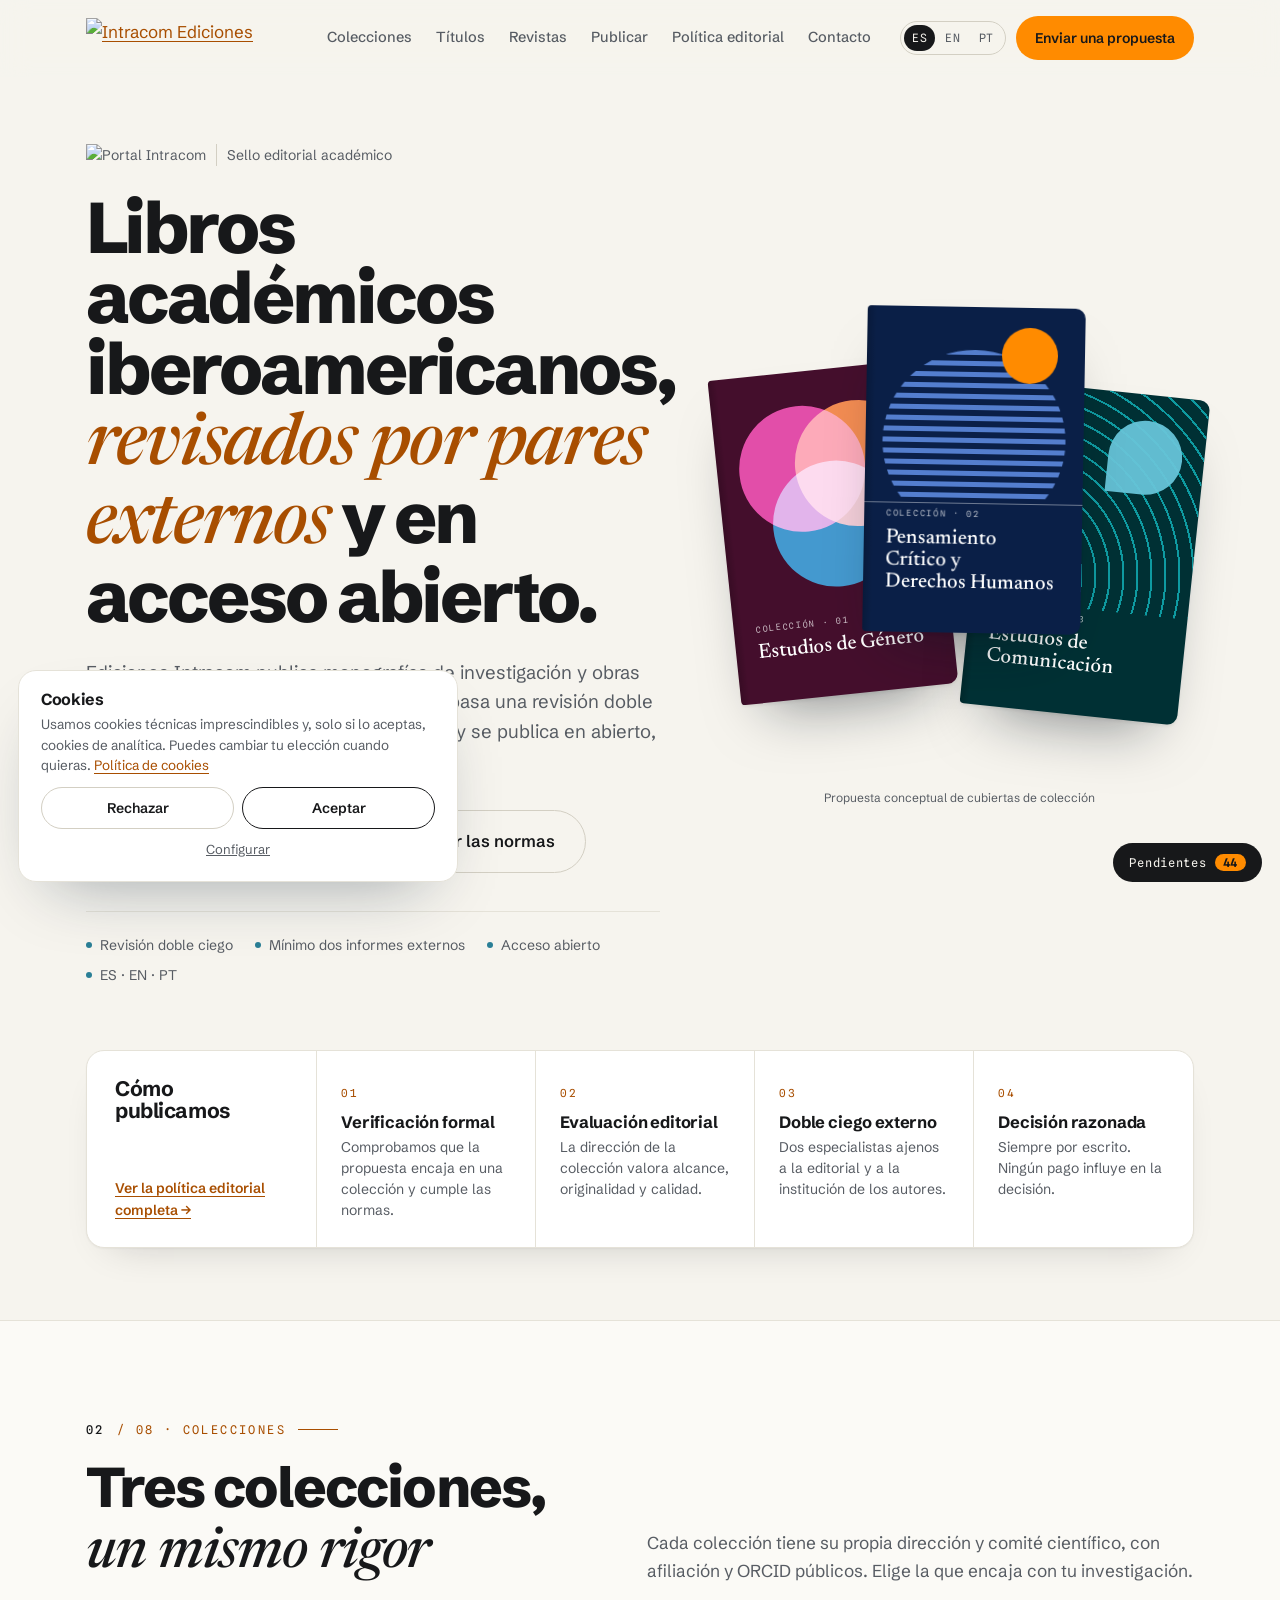
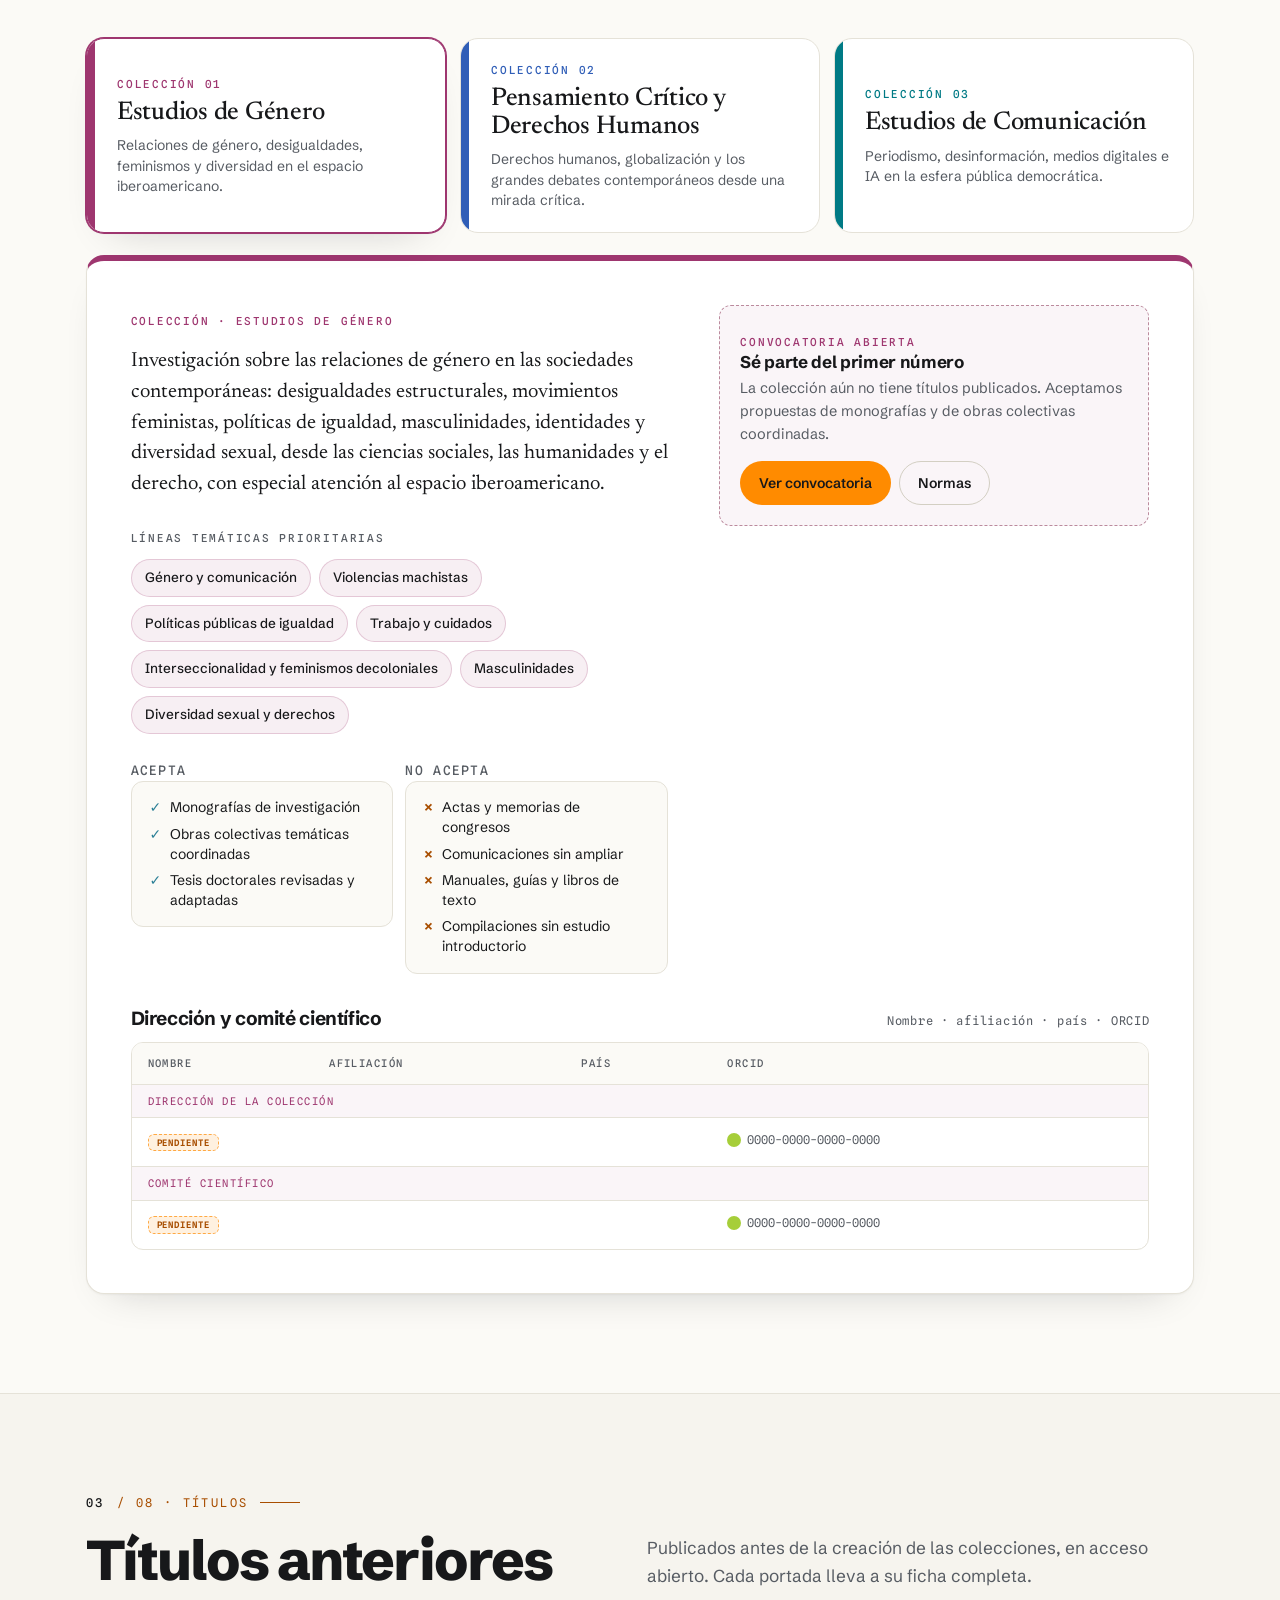
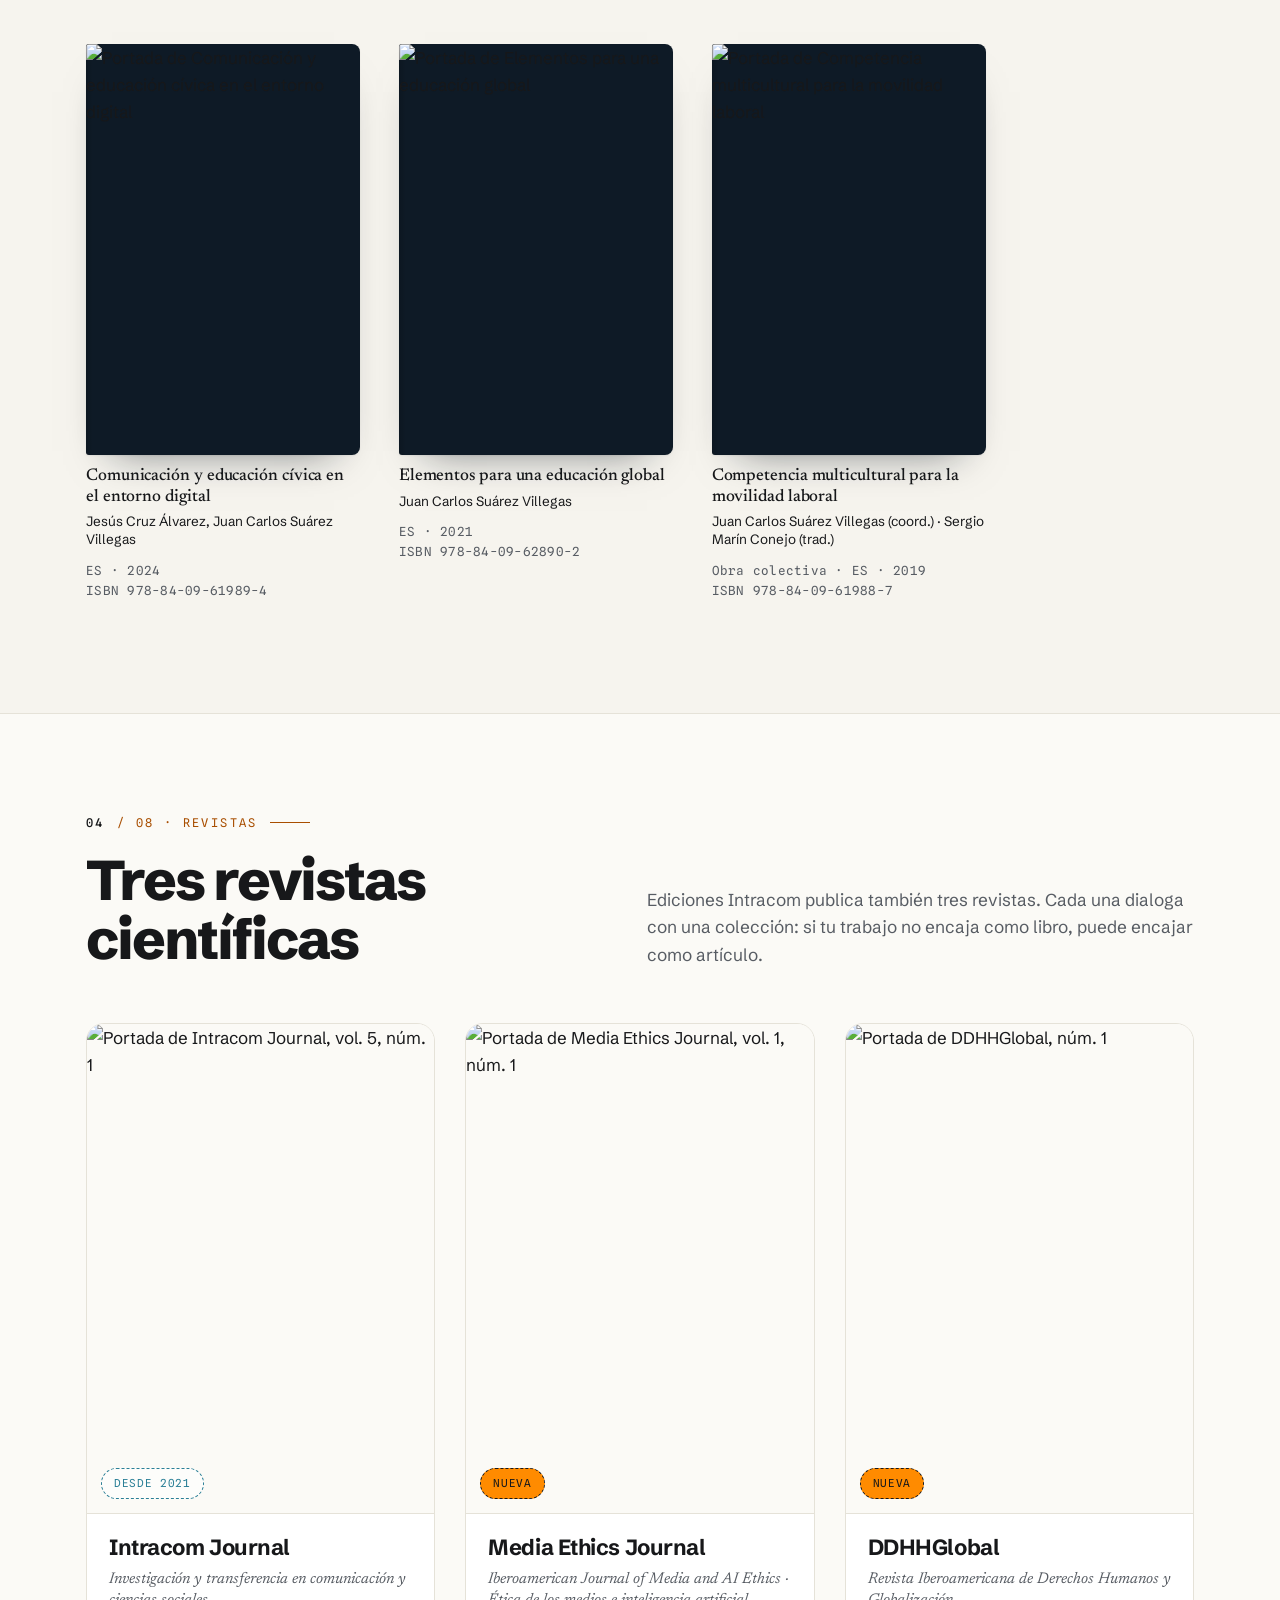
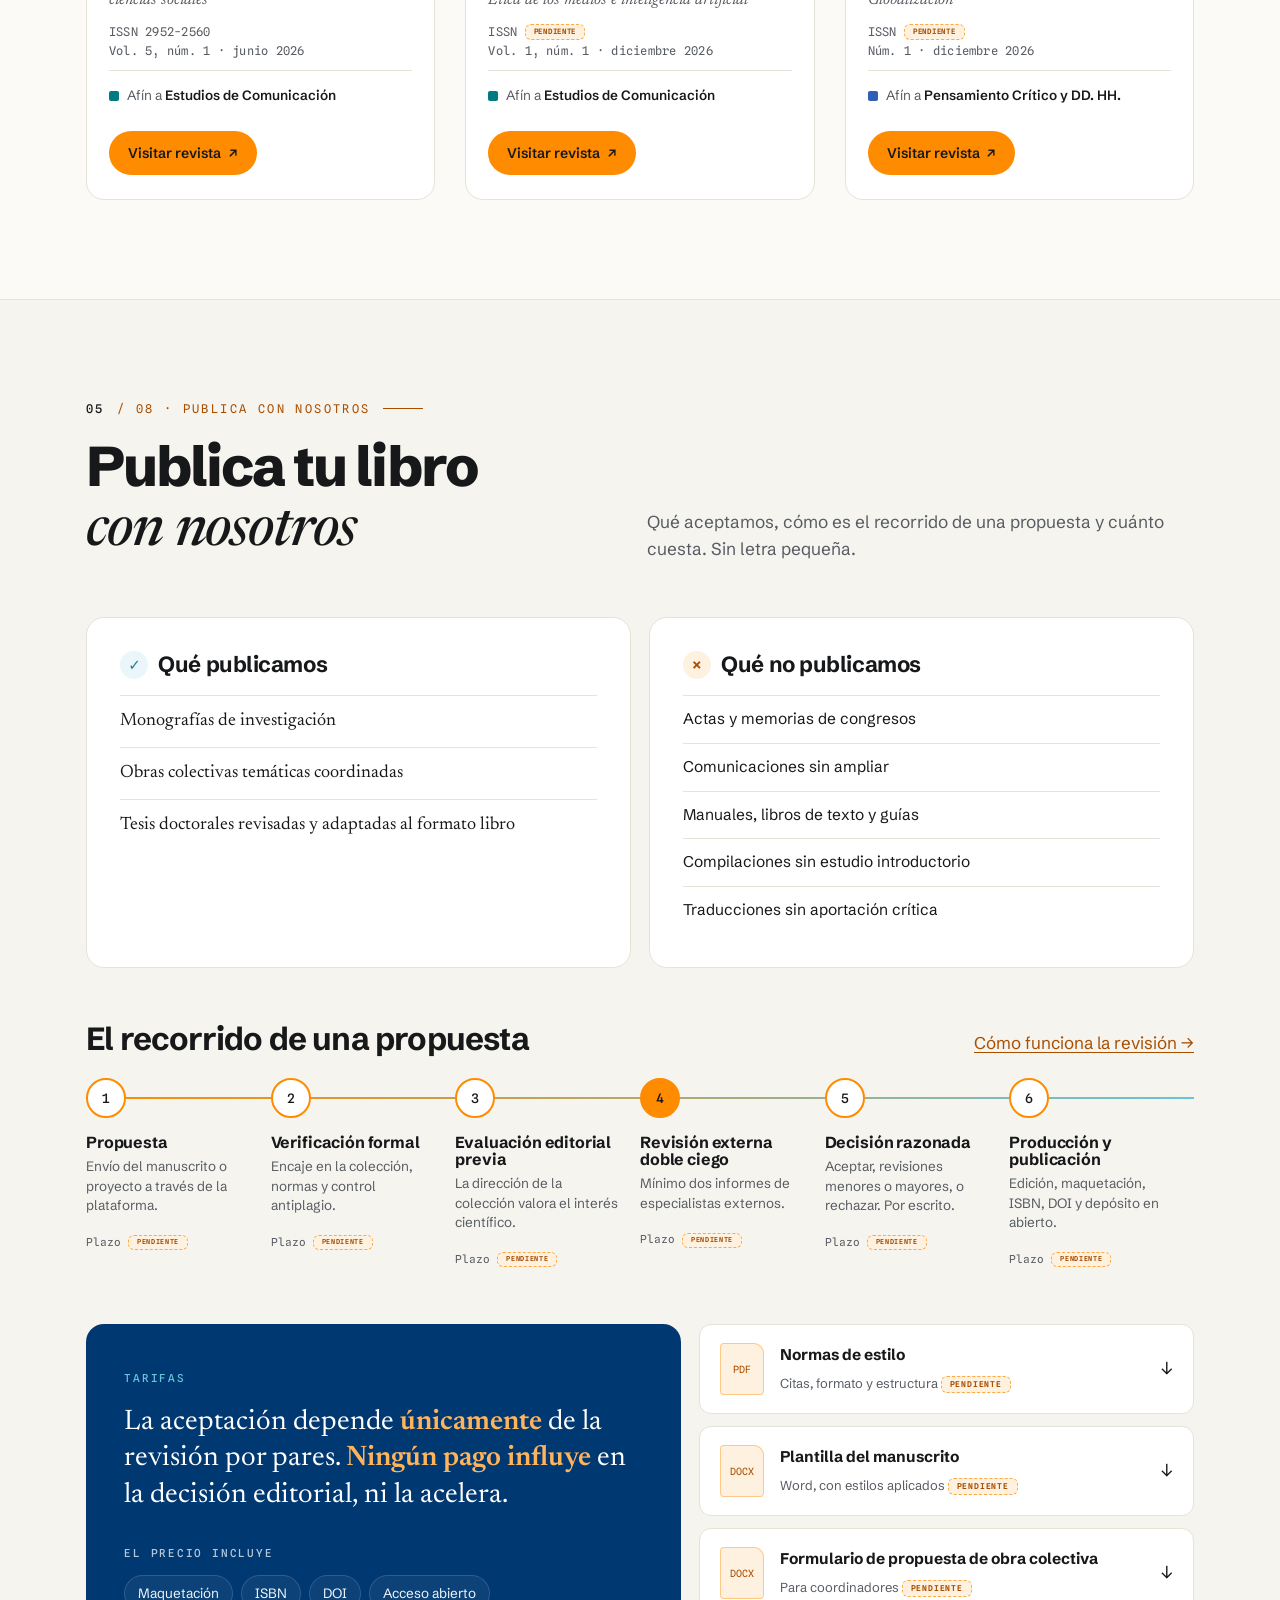
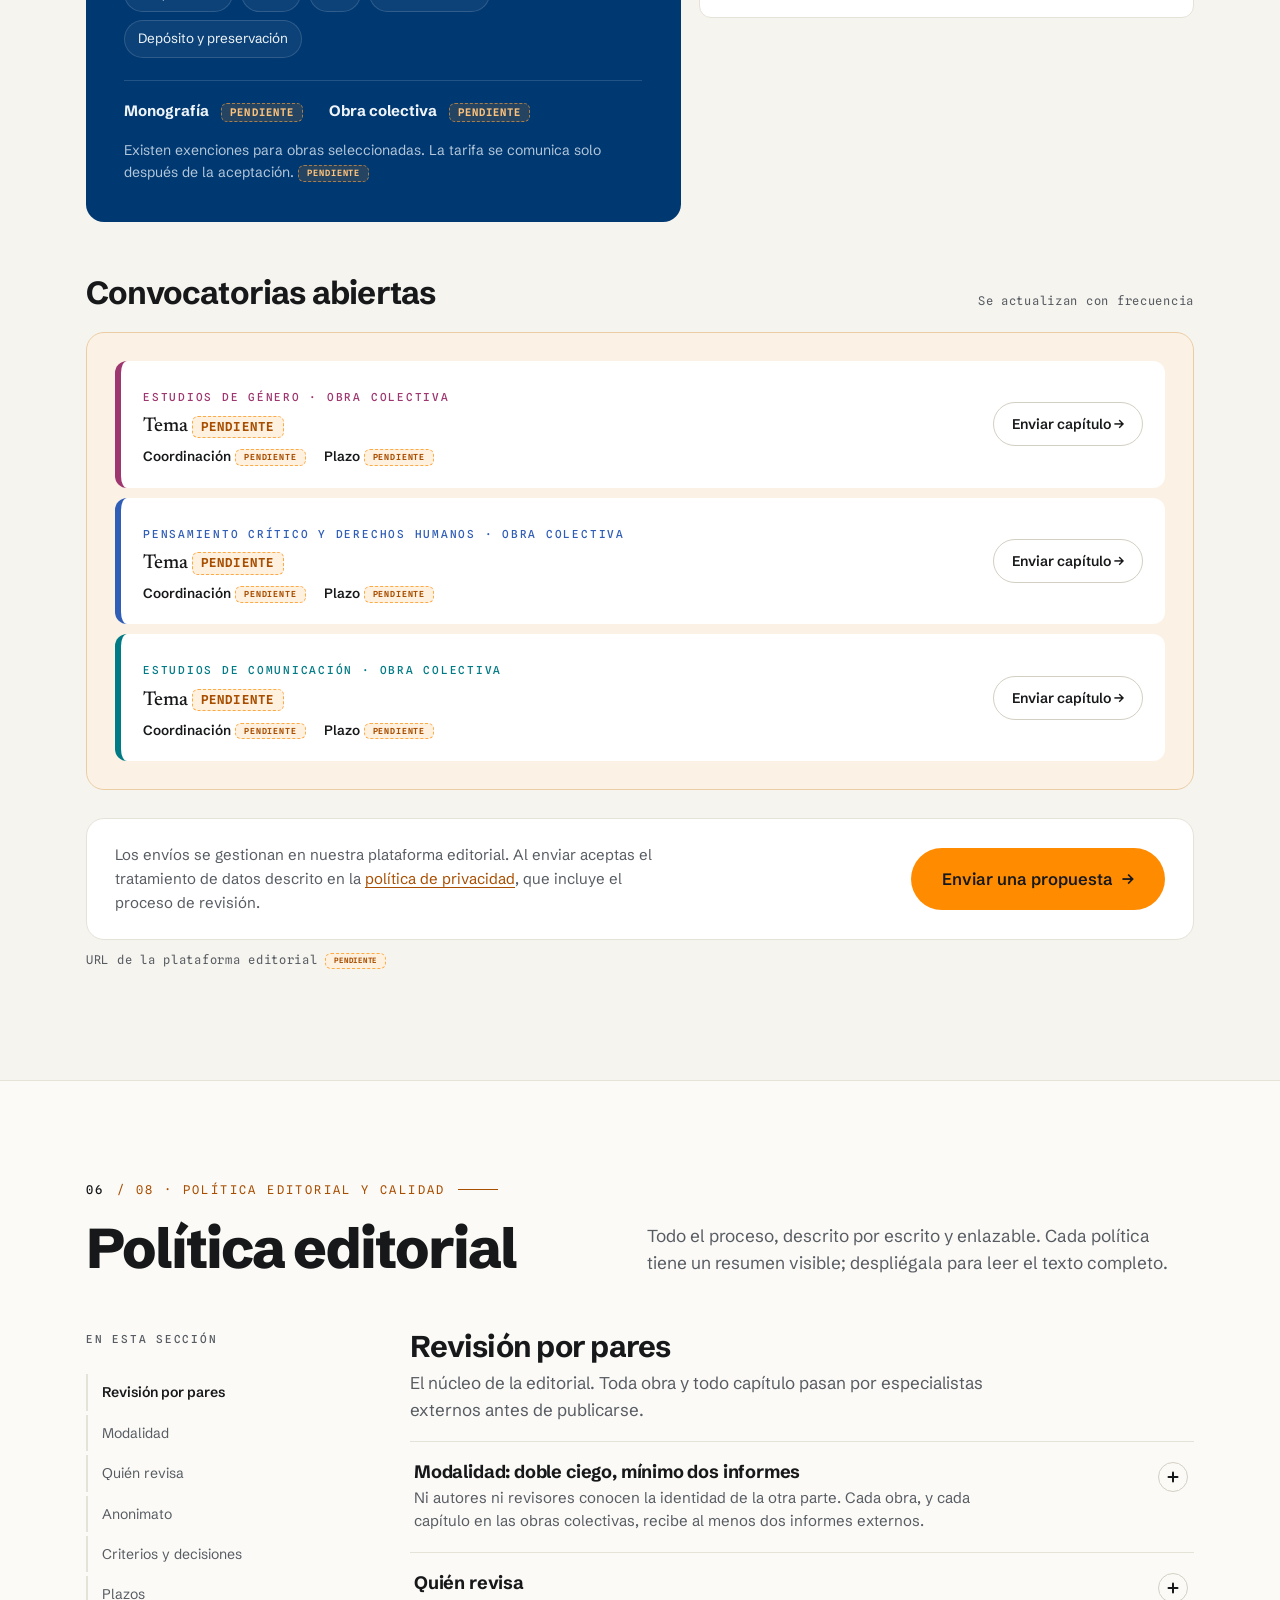
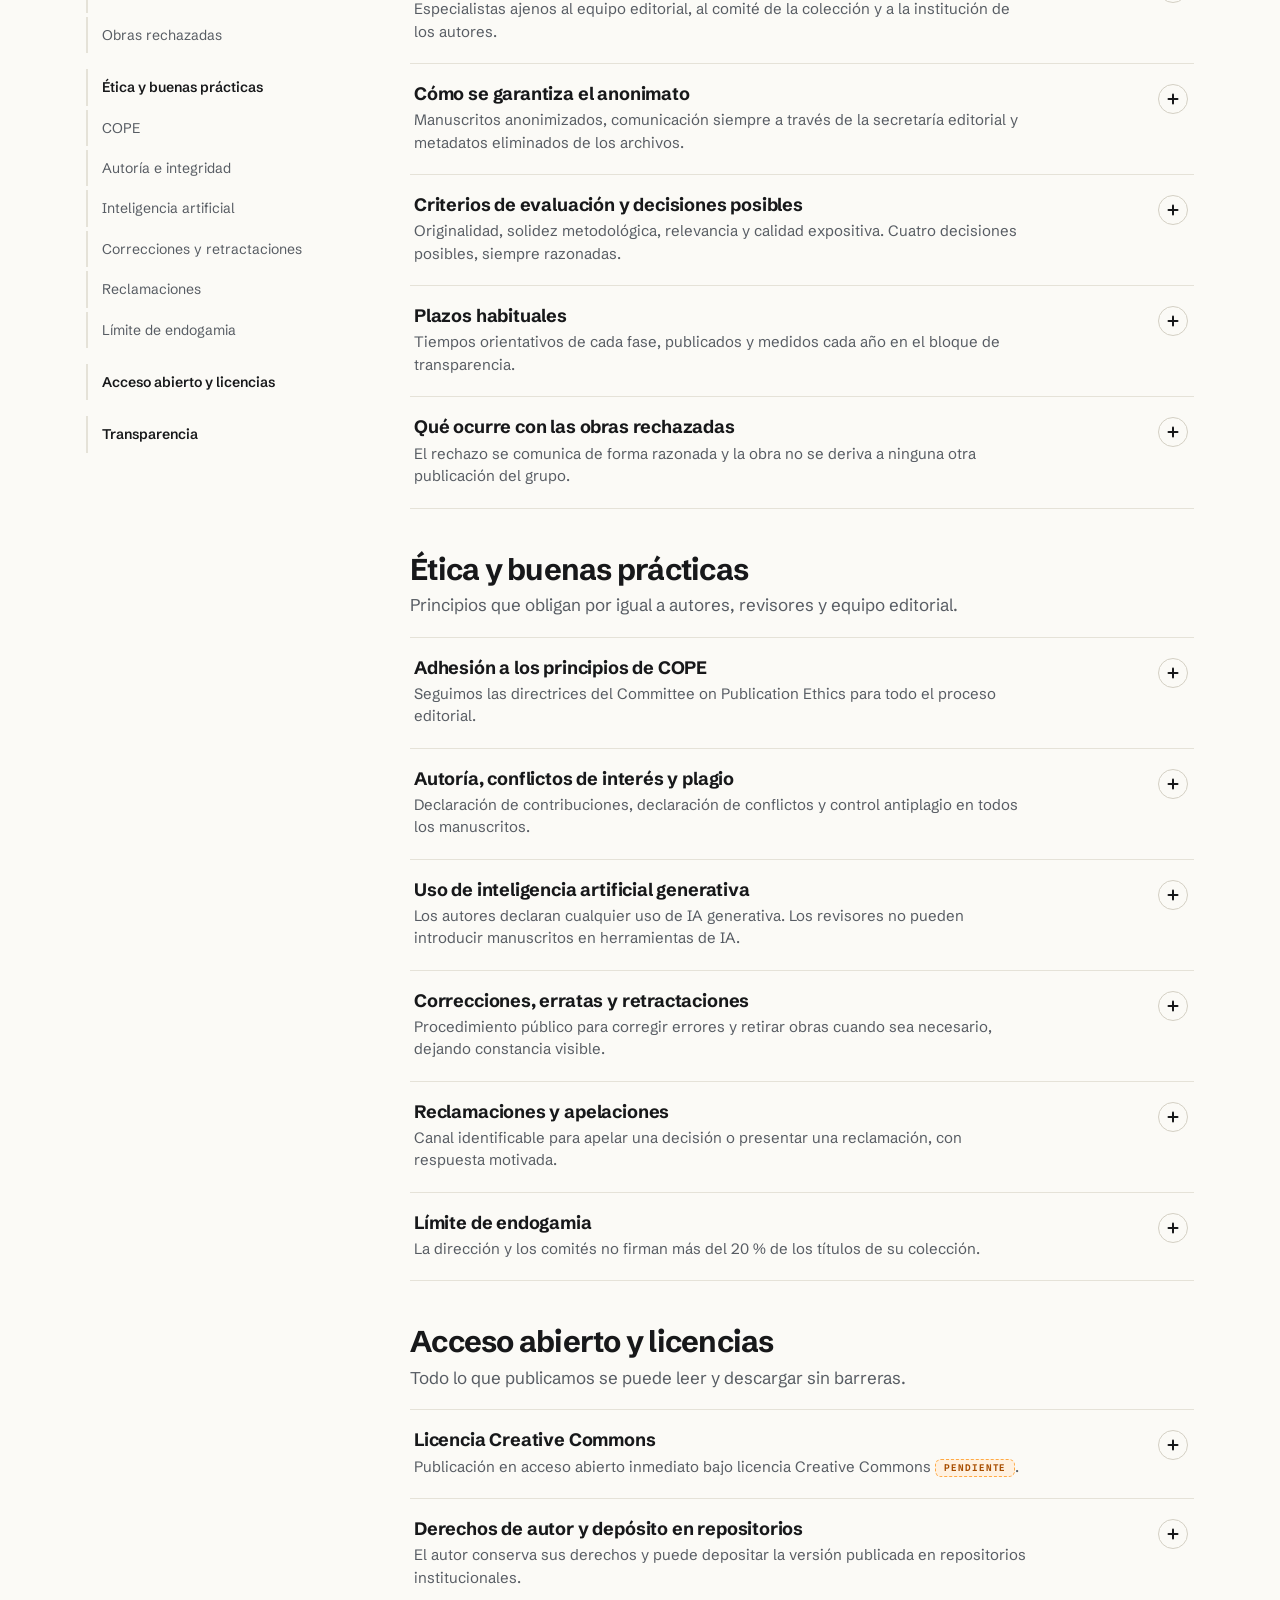
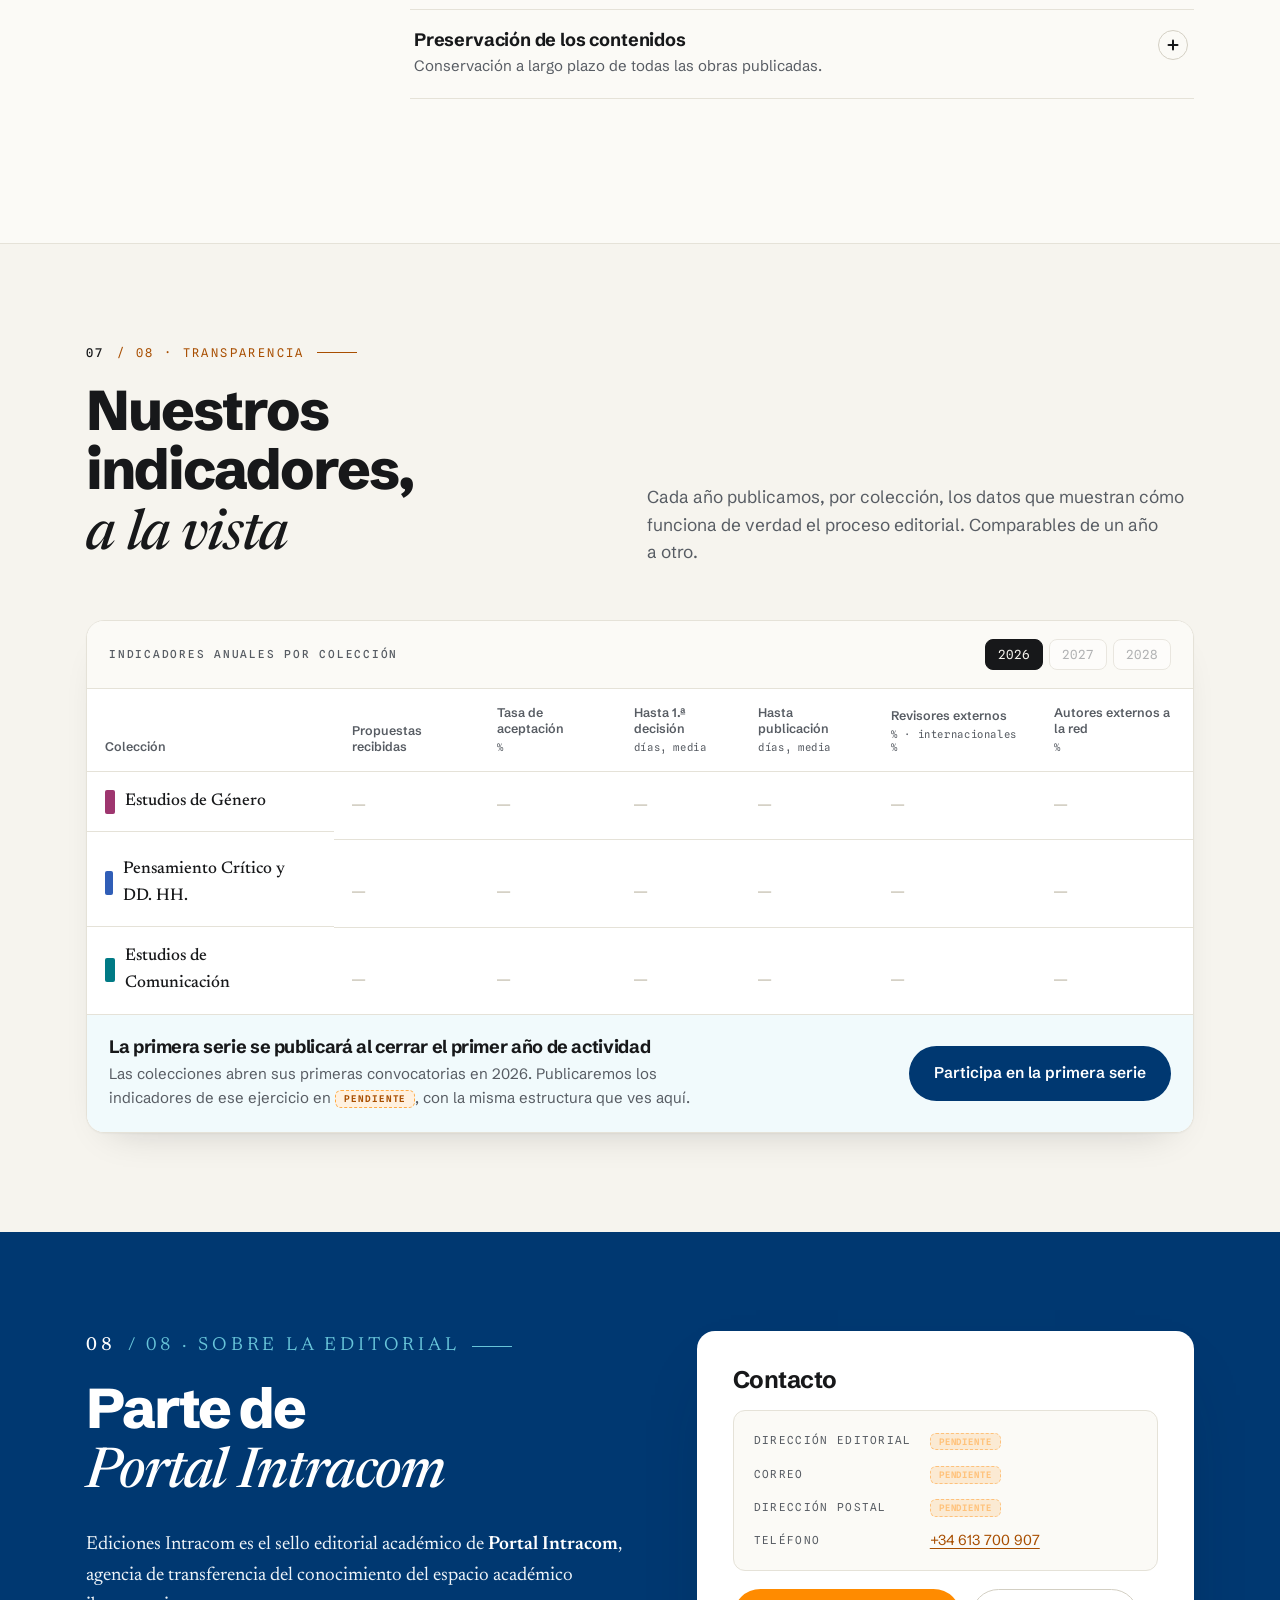
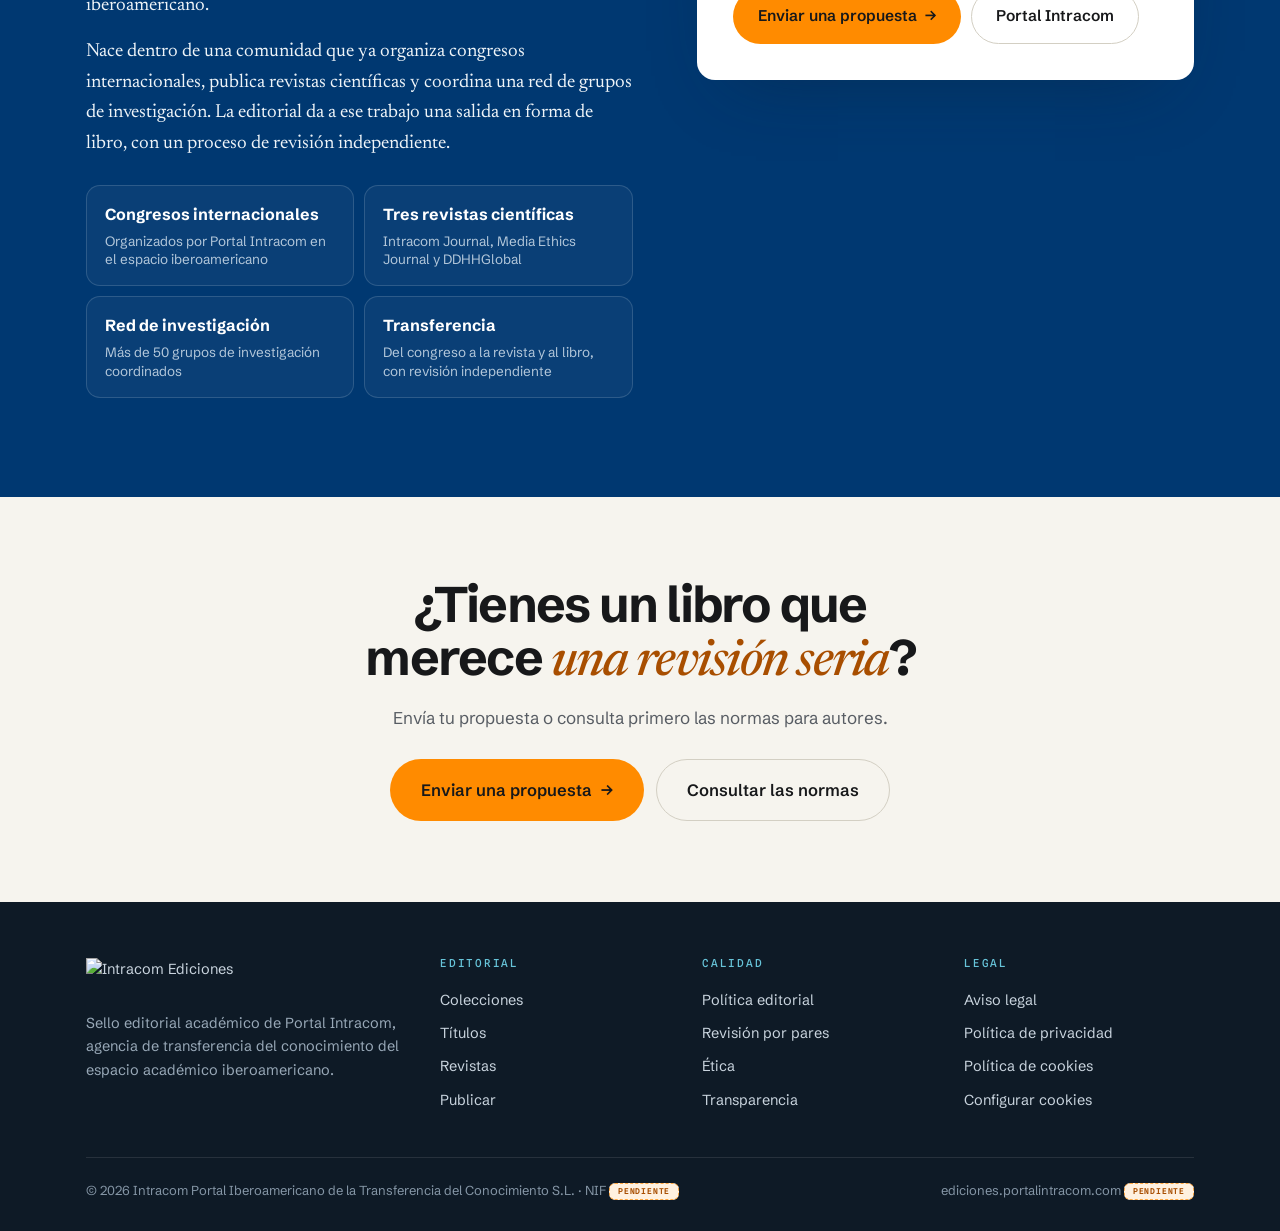
==== index.html @ c2e224a6 "Add files via upload" ====
<!DOCTYPE html>
<html lang="es">
<head>
<meta charset="UTF-8">
<meta name="viewport" content="width=device-width, initial-scale=1">
<title>Ediciones Intracom · Editorial académica iberoamericana en acceso abierto</title>
<meta name="description" content="Ediciones Intracom, sello editorial académico de Portal Intracom. Monografías y obras colectivas con revisión por pares externa doble ciego y acceso abierto.">
<link rel="preconnect" href="https://fonts.googleapis.com">
<link rel="preconnect" href="https://fonts.gstatic.com" crossorigin>
<link href="https://fonts.googleapis.com/css2?family=Schibsted+Grotesk:wght@400;500;600;700;800&family=Newsreader:ital,opsz,wght@0,6..72,400;0,6..72,500;0,6..72,600;1,6..72,400;1,6..72,500&family=Spline+Sans+Mono:wght@400;500;600&display=swap" rel="stylesheet">
<link rel="stylesheet" href="ediciones.css">
</head>
<body>
<header class="nav" id="nav">
<div class="container nav-inner">
<a class="brand" href="#inicio" aria-label="Ediciones Intracom — inicio"><img src="assets/logo-ediciones.svg" alt="Intracom Ediciones"></a>
<span class="where" id="where" aria-hidden="true"></span>
<nav class="nav-links" id="navLinks" aria-label="Secciones">
<a href="#colecciones">Colecciones</a>
<a href="#catalogo">Títulos</a>
<a href="#revistas">Revistas</a>
<a href="#publicar">Publicar</a>
<a href="#politica-editorial">Política editorial</a>
<a href="#contacto">Contacto</a>
</nav>
<div class="nav-tools">
<div class="lang" role="group" aria-label="Idioma"><button aria-pressed="true">ES</button><button aria-pressed="false">EN</button><button aria-pressed="false" title="Portugués — previsto">PT</button></div>
<a href="#publicar" class="btn btn-primary btn-sm">Enviar una propuesta</a>
<button class="nav-toggle" id="navToggle" aria-label="Abrir menú" aria-expanded="false" aria-controls="navLinks"><svg width="26" height="26" viewBox="0 0 24 24" fill="none" stroke="currentColor" stroke-width="2"><path d="M3 6h18M3 12h18M3 18h18"></path></svg></button>
</div>
</div>
<div class="progress" id="progress"></div>
</header>
<main>
<!-- 01 · APERTURA -->
<section class="section hero" id="inicio" data-screen-label="01 Apertura" data-name="Inicio">
<div class="container">
<div class="hero-grid">
<div>
<div class="hero-kicker"><img src="assets/intracom-horizontal.png" alt="Portal Intracom"><span>Sello editorial académico</span></div>
<h1 class="hero-title">Libros académicos iberoamericanos, <em>revisados por pares externos</em> y en acceso abierto.</h1>
<p class="hero-sub">Ediciones Intracom publica monografías de investigación y obras colectivas en tres colecciones. Cada obra pasa una revisión doble ciego con al menos dos informes externos y se publica en abierto, con ISBN y DOI.</p>
<div class="hero-actions"><a href="#publicar" class="btn btn-primary btn-lg">Enviar una propuesta <span class="arr">→</span></a><a href="#normas" class="btn btn-ghost btn-lg">Consultar las normas</a></div>
<div class="hero-facts"><span>Revisión doble ciego</span><span>Mínimo dos informes externos</span><span>Acceso abierto</span><span>ES · EN · PT</span></div>
</div>
<div class="shelf" aria-label="Las tres colecciones">
<div class="cover cv-gen"><div class="cv-art" aria-hidden="true"><i></i><i></i><i></i></div><div class="cv-txt"><span class="cv-col">Colección · 01</span><span class="cv-name">Estudios de Género</span></div><div class="cv-foot"><img src="assets/logo-ediciones-white.svg" alt=""></div></div>
<div class="cover cv-ddhh"><div class="cv-art" aria-hidden="true"><i></i><i></i><i></i></div><div class="cv-txt"><span class="cv-col">Colección · 02</span><span class="cv-name">Pensamiento Crítico y Derechos Humanos</span></div><div class="cv-foot"><img src="assets/logo-ediciones-white.svg" alt=""></div></div>
<div class="cover cv-com"><div class="cv-art" aria-hidden="true"><i></i><i></i><i></i></div><div class="cv-txt"><span class="cv-col">Colección · 03</span><span class="cv-name">Estudios de Comunicación</span></div><div class="cv-foot"><img src="assets/logo-ediciones-white.svg" alt=""></div></div>
<p class="shelf-note">Propuesta conceptual de cubiertas de colección</p>
</div>
</div>
<div class="how" aria-labelledby="how-t">
<div class="how-lab"><h2 id="how-t">Cómo publicamos</h2><a href="#politica-editorial">Ver la política editorial completa →</a></div>
<div class="how-step"><span class="n">01</span><h3>Verificación formal</h3><p>Comprobamos que la propuesta encaja en una colección y cumple las normas.</p></div>
<div class="how-step"><span class="n">02</span><h3>Evaluación editorial</h3><p>La dirección de la colección valora alcance, originalidad y calidad.</p></div>
<div class="how-step"><span class="n">03</span><h3>Doble ciego externo</h3><p>Dos especialistas ajenos a la editorial y a la institución de los autores.</p></div>
<div class="how-step"><span class="n">04</span><h3>Decisión razonada</h3><p>Siempre por escrito. Ningún pago influye en la decisión.</p></div>
</div>
</div>
</section>
<!-- 02 · COLECCIONES -->
<section class="section alt" id="colecciones" data-screen-label="02 Colecciones" data-name="Colecciones">
<div class="container">
<div class="sec-head">
<div><p class="sec-no"><b>02</b> / 08 · Colecciones</p><h2 class="h-title">Tres colecciones, <em>un mismo rigor</em></h2></div>
<p class="lead">Cada colección tiene su propia dirección y comité científico, con afiliación y ORCID públicos. Elige la que encaja con tu investigación.</p>
</div>
<div class="col-tabs" role="tablist" id="colTabs"></div>
<div id="colPanels"></div>
</div>
</section>
<!-- 03 · CATÁLOGO -->
<section class="section" id="catalogo" data-screen-label="03 Títulos" data-name="Títulos">
<div class="container">
<div class="sec-head">
<div><p class="sec-no"><b>03</b> / 08 · Títulos</p><h2 class="h-title">Títulos anteriores</h2></div>
<p class="lead">Publicados antes de la creación de las colecciones, en acceso abierto. Cada portada lleva a su ficha completa.</p>
</div>
<div id="catalogOut"></div>
</div>
</section>
<!-- 04 · REVISTAS -->
<section class="section alt" id="revistas" data-screen-label="04 Revistas" data-name="Revistas">
<div class="container">
<div class="sec-head">
<div><p class="sec-no"><b>04</b> / 08 · Revistas</p><h2 class="h-title">Tres revistas científicas</h2></div>
<p class="lead">Ediciones Intracom publica también tres revistas. Cada una dialoga con una colección: si tu trabajo no encaja como libro, puede encajar como artículo.</p>
</div>
<div class="journals">
<a class="journal" href="https://intracom.es/" target="_blank" rel="noopener" style="--cc:var(--c-com)"><div class="j-cover"><span class="j-badge">Desde 2021</span><img src="assets/revista-intracom-journal.jpg" alt="Portada de Intracom Journal, vol. 5, núm. 1"></div><div class="j-body"><h3>Intracom Journal</h3><p class="j-sub">Investigación y transferencia en comunicación y ciencias sociales</p><p class="j-data">ISSN 2952-2560<br>Vol. 5, núm. 1 · junio 2026</p><div class="j-link"><span class="aff"><i></i><span>Afín a <b>Estudios de Comunicación</b></span></span></div><span class="btn btn-primary btn-sm j-btn">Visitar revista <span class="arr">↗</span></span></div></a>
<a class="journal" href="https://mediaethics-journal.portalintracom.com/" target="_blank" rel="noopener" style="--cc:var(--c-com)"><div class="j-cover"><span class="j-badge new">Nueva</span><img src="assets/revista-media-ethics.png" alt="Portada de Media Ethics Journal, vol. 1, núm. 1"></div><div class="j-body"><h3>Media Ethics Journal</h3><p class="j-sub">Iberoamerican Journal of Media and AI Ethics · Ética de los medios e inteligencia artificial</p><p class="j-data">ISSN <span class="pend" data-pend="ISSN de Media Ethics Journal"></span><br>Vol. 1, núm. 1 · diciembre 2026</p><div class="j-link"><span class="aff"><i></i><span>Afín a <b>Estudios de Comunicación</b></span></span></div><span class="btn btn-primary btn-sm j-btn">Visitar revista <span class="arr">↗</span></span></div></a>
<a class="journal" href="https://ddhhglobal-journal.portalintracom.com/" target="_blank" rel="noopener" style="--cc:var(--c-ddhh)"><div class="j-cover"><span class="j-badge new">Nueva</span><img src="assets/revista-ddhhglobal.jpg" alt="Portada de DDHHGlobal, núm. 1"></div><div class="j-body"><h3>DDHHGlobal</h3><p class="j-sub">Revista Iberoamericana de Derechos Humanos y Globalización</p><p class="j-data">ISSN <span class="pend" data-pend="ISSN de DDHHGlobal"></span><br>Núm. 1 · diciembre 2026</p><div class="j-link"><span class="aff"><i></i><span>Afín a <b>Pensamiento Crítico y DD. HH.</b></span></span></div><span class="btn btn-primary btn-sm j-btn">Visitar revista <span class="arr">↗</span></span></div></a>
</div>
</div>
</section>
<!-- 05 · PUBLICAR -->
<section class="section" id="publicar" data-screen-label="05 Publicar" data-name="Publicar">
<div class="container">
<div class="sec-head">
<div><p class="sec-no"><b>05</b> / 08 · Publica con nosotros</p><h2 class="h-title">Publica tu libro <em>con nosotros</em></h2></div>
<p class="lead">Qué aceptamos, cómo es el recorrido de una propuesta y cuánto cuesta. Sin letra pequeña.</p>
</div>
<div class="pub-yesno">
<div class="pub-card y"><h3><i>✓</i>Qué publicamos</h3><ul><li>Monografías de investigación</li><li>Obras colectivas temáticas coordinadas</li><li>Tesis doctorales revisadas y adaptadas al formato libro</li></ul></div>
<div class="pub-card n"><h3><i>×</i>Qué no publicamos</h3><ul><li>Actas y memorias de congresos</li><li>Comunicaciones sin ampliar</li><li>Manuales, libros de texto y guías</li><li>Compilaciones sin estudio introductorio</li><li>Traducciones sin aportación crítica</li></ul></div>
</div>
<div class="steps" id="proceso">
<div class="steps-head"><h3>El recorrido de una propuesta</h3><a href="#revision-por-pares">Cómo funciona la revisión →</a></div>
<ol class="step-rail" style="list-style:none;margin:0;padding:0">
<li class="step"><span class="dot">1</span><h4>Propuesta</h4><p>Envío del manuscrito o proyecto a través de la plataforma.</p><span class="t">Plazo <span class="pend" data-pend="Plazo orientativo · paso 1 Propuesta"></span></span></li>
<li class="step"><span class="dot">2</span><h4>Verificación formal</h4><p>Encaje en la colección, normas y control antiplagio.</p><span class="t">Plazo <span class="pend" data-pend="Plazo orientativo · paso 2 Verificación formal"></span></span></li>
<li class="step"><span class="dot">3</span><h4>Evaluación editorial previa</h4><p>La dirección de la colección valora el interés científico.</p><span class="t">Plazo <span class="pend" data-pend="Plazo orientativo · paso 3 Evaluación editorial"></span></span></li>
<li class="step"><span class="dot">4</span><h4>Revisión externa doble ciego</h4><p>Mínimo dos informes de especialistas externos.</p><span class="t">Plazo <span class="pend" data-pend="Plazo orientativo · paso 4 Revisión externa"></span></span></li>
<li class="step"><span class="dot">5</span><h4>Decisión razonada</h4><p>Aceptar, revisiones menores o mayores, o rechazar. Por escrito.</p><span class="t">Plazo <span class="pend" data-pend="Plazo orientativo · paso 5 Decisión"></span></span></li>
<li class="step"><span class="dot">6</span><h4>Producción y publicación</h4><p>Edición, maquetación, ISBN, DOI y depósito en abierto.</p><span class="t">Plazo <span class="pend" data-pend="Plazo orientativo · paso 6 Producción"></span></span></li>
</ol>
</div>
<div class="fees" id="tarifas">
<div class="fee-main on-navy">
<span class="lab">Tarifas</span>
<p class="fee-quote">La aceptación depende <b>únicamente</b> de la revisión por pares. <b>Ningún pago influye</b> en la decisión editorial, ni la acelera.</p>
<span class="lab" style="color:var(--navy-muted)">El precio incluye</span>
<div class="fee-inc"><span>Maquetación</span><span>ISBN</span><span>DOI</span><span>Acceso abierto</span><span>Depósito y preservación</span></div>
<div class="fee-row"><strong>Monografía</strong><span class="pend" data-pend="Tarifa · monografía"></span><strong style="margin-left:14px">Obra colectiva</strong><span class="pend" data-pend="Tarifa · obra colectiva"></span></div>
<p style="margin:16px 0 0;font-size:14px;color:var(--navy-muted)">Existen exenciones para obras seleccionadas. La tarifa se comunica solo después de la aceptación. <span class="pend" data-pend="Confirmar: tarifa comunicada tras la aceptación y criterios de exención"></span></p>
</div>
<div class="fee-side" id="normas">
<a class="dl" href="#"><span class="ic">PDF</span><span><b>Normas de estilo</b><small>Citas, formato y estructura <span class="pend" data-pend="Archivo · Normas de estilo (PDF)"></span></small></span><span class="go">↓</span></a>
<a class="dl" href="#"><span class="ic">DOCX</span><span><b>Plantilla del manuscrito</b><small>Word, con estilos aplicados <span class="pend" data-pend="Archivo · Plantilla del manuscrito (DOCX)"></span></small></span><span class="go">↓</span></a>
<a class="dl" href="#"><span class="ic">DOCX</span><span><b>Formulario de propuesta de obra colectiva</b><small>Para coordinadores <span class="pend" data-pend="Archivo · Formulario de propuesta de obra colectiva"></span></small></span><span class="go">↓</span></a>
</div>
</div>
<div class="calls" id="convocatorias">
<div class="steps-head"><h3>Convocatorias abiertas</h3><span class="mono" style="color:var(--muted)">Se actualizan con frecuencia</span></div>
<div class="calls-list" id="callsList"></div>
</div>
<div class="submit-bar">
<p>Los envíos se gestionan en nuestra plataforma editorial. Al enviar aceptas el tratamiento de datos descrito en la <a href="#">política de privacidad</a>, que incluye el proceso de revisión.</p>
<a href="#" class="btn btn-primary btn-lg">Enviar una propuesta <span class="arr">→</span></a>
</div>
<p class="mono" style="color:var(--muted);margin-top:10px">URL de la plataforma editorial <span class="pend" data-pend="URL de la plataforma editorial de envíos"></span></p>
</div>
</section>
<!-- 06 · POLÍTICA EDITORIAL -->
<section class="section alt" id="politica-editorial" data-screen-label="06 Política editorial" data-name="Política editorial">
<div class="container">
<div class="sec-head">
<div><p class="sec-no"><b>06</b> / 08 · Política editorial y calidad</p><h2 class="h-title">Política editorial</h2></div>
<p class="lead">Todo el proceso, descrito por escrito y enlazable. Cada política tiene un resumen visible; despliégala para leer el texto completo.</p>
</div>
<div class="policy">
<nav class="pol-index" aria-label="Índice de la política editorial" id="polIndex">
<span class="lab">En esta sección</span>
<a class="grp" href="#revision-por-pares">Revisión por pares</a>
<a href="#politica-modalidad">Modalidad</a><a href="#politica-revisores">Quién revisa</a><a href="#politica-anonimato">Anonimato</a><a href="#politica-criterios">Criterios y decisiones</a><a href="#politica-plazos">Plazos</a><a href="#politica-rechazo">Obras rechazadas</a>
<a class="grp" href="#etica">Ética y buenas prácticas</a>
<a href="#politica-cope">COPE</a><a href="#politica-autoria">Autoría e integridad</a><a href="#politica-ia">Inteligencia artificial</a><a href="#politica-correcciones">Correcciones y retractaciones</a><a href="#politica-reclamaciones">Reclamaciones</a><a href="#politica-endogamia">Límite de endogamia</a>
<a class="grp" href="#acceso-abierto">Acceso abierto y licencias</a>
<a class="grp" href="#transparencia">Transparencia</a>
</nav>
<div>
<div class="pol-group" id="revision-por-pares">
<h3>Revisión por pares</h3><p>El núcleo de la editorial. Toda obra y todo capítulo pasan por especialistas externos antes de publicarse.</p>
<details class="pol" id="politica-modalidad"><summary><h4>Modalidad: doble ciego, mínimo dos informes</h4><span class="sum">Ni autores ni revisores conocen la identidad de la otra parte. Cada obra, y cada capítulo en las obras colectivas, recibe al menos dos informes externos.</span><span class="pm" aria-hidden="true"></span></summary>
<div class="pol-body"><p>Ediciones Intracom aplica revisión por pares de doble ciego a todas las obras que publica. Cada monografía recibe un mínimo de dos informes de revisión externos. En las obras colectivas, cada capítulo se evalúa de forma individual con el mismo mínimo de dos informes, además de la valoración del conjunto de la obra.</p><p>Si los dos informes son discrepantes, la dirección de la colección solicita un tercer informe antes de tomar una decisión.</p><a class="anchor" href="#politica-modalidad">#politica-modalidad</a></div></details>
<details class="pol" id="politica-revisores"><summary><h4>Quién revisa</h4><span class="sum">Especialistas ajenos al equipo editorial, al comité de la colección y a la institución de los autores.</span><span class="pm" aria-hidden="true"></span></summary>
<div class="pol-body"><p>Los revisores son especialistas reconocidos en el área de la obra y cumplen tres condiciones de independencia:</p><ul><li>No forman parte del equipo editorial de Ediciones Intracom.</li><li>No pertenecen al comité científico de la colección en la que se evalúa la obra.</li><li>No pertenecen a la misma institución que ninguno de los autores.</li></ul><p>Antes de aceptar el encargo, cada revisor declara la ausencia de conflictos de interés con la obra o con sus autores.</p><a class="anchor" href="#politica-revisores">#politica-revisores</a></div></details>
<details class="pol" id="politica-anonimato"><summary><h4>Cómo se garantiza el anonimato</h4><span class="sum">Manuscritos anonimizados, comunicación siempre a través de la secretaría editorial y metadatos eliminados de los archivos.</span><span class="pm" aria-hidden="true"></span></summary>
<div class="pol-body"><p>La secretaría editorial retira del manuscrito nombres, afiliaciones, agradecimientos, autocitas identificables y metadatos de los archivos antes de enviarlo a revisión. Autores y revisores nunca se comunican directamente: todo el intercambio pasa por la plataforma editorial.</p><p>Los informes se devuelven a los autores sin datos que permitan identificar a quien los firma.</p><a class="anchor" href="#politica-anonimato">#politica-anonimato</a></div></details>
<details class="pol" id="politica-criterios"><summary><h4>Criterios de evaluación y decisiones posibles</h4><span class="sum">Originalidad, solidez metodológica, relevancia y calidad expositiva. Cuatro decisiones posibles, siempre razonadas.</span><span class="pm" aria-hidden="true"></span></summary>
<div class="pol-body"><p>Los revisores valoran la originalidad y la aportación al campo, la solidez teórica y metodológica, la pertinencia y actualidad de las fuentes, la coherencia de la estructura y la calidad de la exposición. <span class="pend" data-pend="Formulario de evaluación / rúbrica de revisores"></span></p>
<div class="decisions"><div><b>Aceptar</b>La obra se publica sin cambios sustanciales.</div><div><b>Revisiones menores</b>Ajustes puntuales verificados por la dirección.</div><div><b>Revisiones mayores</b>Cambios de fondo; la nueva versión vuelve a revisión.</div><div><b>Rechazar</b>La obra no alcanza el nivel requerido.</div></div>
<a class="anchor" href="#politica-criterios">#politica-criterios</a></div></details>
<details class="pol" id="politica-plazos"><summary><h4>Plazos habituales</h4><span class="sum">Tiempos orientativos de cada fase, publicados y medidos cada año en el bloque de transparencia.</span><span class="pm" aria-hidden="true"></span></summary>
<div class="pol-body"><p>Plazo para la primera decisión: <span class="pend" data-pend="Plazo habitual hasta la primera decisión"></span>. Plazo hasta la publicación tras la aceptación: <span class="pend" data-pend="Plazo habitual hasta la publicación"></span>.</p><p>Los tiempos reales medios se publican cada año en el apartado de <a href="#transparencia">transparencia</a>.</p><a class="anchor" href="#politica-plazos">#politica-plazos</a></div></details>
<details class="pol" id="politica-rechazo"><summary><h4>Qué ocurre con las obras rechazadas</h4><span class="sum">El rechazo se comunica de forma razonada y la obra no se deriva a ninguna otra publicación del grupo.</span><span class="pm" aria-hidden="true"></span></summary>
<div class="pol-body"><p>Toda obra rechazada recibe una comunicación escrita con los motivos de la decisión y, cuando la hay, los informes de revisión anonimizados. Ediciones Intracom no deriva obras rechazadas a ninguna otra publicación, revista o servicio de Portal Intracom.</p><a class="anchor" href="#politica-rechazo">#politica-rechazo</a></div></details>
</div>
<div class="pol-group" id="etica">
<h3>Ética y buenas prácticas</h3><p>Principios que obligan por igual a autores, revisores y equipo editorial.</p>
<details class="pol" id="politica-cope"><summary><h4>Adhesión a los principios de COPE</h4><span class="sum">Seguimos las directrices del Committee on Publication Ethics para todo el proceso editorial.</span><span class="pm" aria-hidden="true"></span></summary>
<div class="pol-body"><p>Ediciones Intracom sigue los principios de transparencia y buenas prácticas del Committee on Publication Ethics (COPE) y sus diagramas de actuación ante posibles malas prácticas.</p><a class="anchor" href="#politica-cope">#politica-cope</a></div></details>
<details class="pol" id="politica-autoria"><summary><h4>Autoría, conflictos de interés y plagio</h4><span class="sum">Declaración de contribuciones, declaración de conflictos y control antiplagio en todos los manuscritos.</span><span class="pm" aria-hidden="true"></span></summary>
<div class="pol-body"><p>Figuran como autores quienes han contribuido de forma sustancial a la obra. Cada autor declara su contribución y cualquier conflicto de interés, financiación o relación relevante.</p><p>Todos los manuscritos se someten a control antiplagio antes de la revisión externa. <span class="pend" data-pend="Herramienta antiplagio utilizada y umbral de similitud"></span></p><a class="anchor" href="#politica-autoria">#politica-autoria</a></div></details>
<details class="pol" id="politica-ia"><summary><h4>Uso de inteligencia artificial generativa</h4><span class="sum">Los autores declaran cualquier uso de IA generativa. Los revisores no pueden introducir manuscritos en herramientas de IA.</span><span class="pm" aria-hidden="true"></span></summary>
<div class="pol-body"><p>Una herramienta de IA no puede figurar como autora. Los autores deben declarar qué herramientas de IA generativa han utilizado y con qué fin; la responsabilidad sobre el contenido es siempre suya.</p><p>Los revisores no pueden cargar manuscritos, total o parcialmente, en herramientas de IA generativa, porque vulneraría la confidencialidad del proceso.</p><a class="anchor" href="#politica-ia">#politica-ia</a></div></details>
<details class="pol" id="politica-correcciones"><summary><h4>Correcciones, erratas y retractaciones</h4><span class="sum">Procedimiento público para corregir errores y retirar obras cuando sea necesario, dejando constancia visible.</span><span class="pm" aria-hidden="true"></span></summary>
<div class="pol-body"><p>Las erratas que no afectan al contenido científico se corrigen con una nota de corrección enlazada a la versión original. Los errores sustanciales o las malas prácticas probadas pueden dar lugar a la retractación de la obra o del capítulo, que se mantiene accesible con una marca visible y una nota que explica los motivos.</p><a class="anchor" href="#politica-correcciones">#politica-correcciones</a></div></details>
<details class="pol" id="politica-reclamaciones"><summary><h4>Reclamaciones y apelaciones</h4><span class="sum">Canal identificable para apelar una decisión o presentar una reclamación, con respuesta motivada.</span><span class="pm" aria-hidden="true"></span></summary>
<div class="pol-body"><p>Los autores pueden apelar una decisión editorial de forma razonada escribiendo a <span class="pend" data-pend="Correo del canal de reclamaciones y apelaciones"></span>. La apelación la revisa una persona del consejo editorial que no haya intervenido en la decisión original.</p><a class="anchor" href="#politica-reclamaciones">#politica-reclamaciones</a></div></details>
<details class="pol" id="politica-endogamia"><summary><h4>Límite de endogamia</h4><span class="sum">La dirección y los comités no firman más del 20 % de los títulos de su colección.</span><span class="pm" aria-hidden="true"></span></summary>
<div class="pol-body"><p>Los miembros de la dirección y del comité científico de cada colección no pueden firmar, como autores o coordinadores, más del 20 % de los títulos publicados en ella. Sus propuestas siguen el mismo proceso de revisión externa, y quedan apartados de cualquier decisión que les afecte.</p><a class="anchor" href="#politica-endogamia">#politica-endogamia</a></div></details>
</div>
<div class="pol-group" id="acceso-abierto">
<h3>Acceso abierto y licencias</h3><p>Todo lo que publicamos se puede leer y descargar sin barreras.</p>
<details class="pol" id="politica-licencia"><summary><h4>Licencia Creative Commons</h4><span class="sum">Publicación en acceso abierto inmediato bajo licencia Creative Commons <span class="pend" data-pend="Licencia Creative Commons (CC BY / CC BY-NC…)"></span>.</span><span class="pm" aria-hidden="true"></span></summary>
<div class="pol-body"><p>Todas las obras y capítulos se publican en acceso abierto desde el día de su publicación, con descarga libre del PDF y sin registro.</p><a class="anchor" href="#politica-licencia">#politica-licencia</a></div></details>
<details class="pol" id="politica-derechos"><summary><h4>Derechos de autor y depósito en repositorios</h4><span class="sum">El autor conserva sus derechos y puede depositar la versión publicada en repositorios institucionales.</span><span class="pm" aria-hidden="true"></span></summary>
<div class="pol-body"><p>Los autores conservan los derechos de autor sobre su obra. Pueden depositar la versión editorial final en repositorios institucionales o temáticos, citando la edición original y su DOI. <span class="pend" data-pend="Confirmar versión depositable y posibles embargos"></span></p><a class="anchor" href="#politica-derechos">#politica-derechos</a></div></details>
<details class="pol" id="politica-preservacion"><summary><h4>Preservación de los contenidos</h4><span class="sum">Conservación a largo plazo de todas las obras publicadas.</span><span class="pm" aria-hidden="true"></span></summary>
<div class="pol-body"><p>Sistema de preservación digital: <span class="pend" data-pend="Sistema de preservación (p. ej. PKP PN, LOCKSS, Portico, repositorio)"></span></p><a class="anchor" href="#politica-preservacion">#politica-preservacion</a></div></details>
</div>
</div>
</div>
</div>
</section>
<!-- 07 · TRANSPARENCIA -->
<section class="section" id="transparencia" data-screen-label="07 Transparencia" data-name="Transparencia">
<div class="container">
<div class="sec-head">
<div><p class="sec-no"><b>07</b> / 08 · Transparencia</p><h2 class="h-title">Nuestros indicadores, <em>a la vista</em></h2></div>
<p class="lead">Cada año publicamos, por colección, los datos que muestran cómo funciona de verdad el proceso editorial. Comparables de un año a otro.</p>
</div>
<div class="transp">
<div class="transp-top"><span class="lab">Indicadores anuales por colección</span><div class="yr" role="group" aria-label="Año"><button aria-pressed="true">2026</button><button disabled>2027</button><button disabled>2028</button></div></div>
<div style="overflow-x:auto">
<table class="kpi-tbl">
<thead><tr><th scope="col">Colección</th><th scope="col">Propuestas recibidas</th><th scope="col">Tasa de aceptación<small>%</small></th><th scope="col">Hasta 1.ª decisión<small>días, media</small></th><th scope="col">Hasta publicación<small>días, media</small></th><th scope="col">Revisores externos<small>% · internacionales %</small></th><th scope="col">Autores externos a la red<small>%</small></th></tr></thead>
<tbody>
<tr style="--cc:var(--c-gen)"><th scope="row"><i></i>Estudios de Género</th><td>—</td><td>—</td><td>—</td><td>—</td><td>—</td><td>—</td></tr>
<tr style="--cc:var(--c-ddhh)"><th scope="row"><i></i>Pensamiento Crítico y DD. HH.</th><td>—</td><td>—</td><td>—</td><td>—</td><td>—</td><td>—</td></tr>
<tr style="--cc:var(--c-com)"><th scope="row"><i></i>Estudios de Comunicación</th><td>—</td><td>—</td><td>—</td><td>—</td><td>—</td><td>—</td></tr>
</tbody>
</table>
</div>
<div class="transp-empty"><div><h4>La primera serie se publicará al cerrar el primer año de actividad</h4><p>Las colecciones abren sus primeras convocatorias en 2026. Publicaremos los indicadores de ese ejercicio en <span class="pend" data-pend="Fecha de publicación de la primera serie de indicadores"></span>, con la misma estructura que ves aquí.</p></div><a href="#convocatorias" class="btn btn-navy">Participa en la primera serie</a></div>
</div>
</div>
</section>
<!-- 08 · SOBRE + CONTACTO -->
<section class="section section--navy on-navy" id="contacto" data-screen-label="08 Sobre la editorial y contacto" data-name="Contacto">
<div class="container">
<div class="about-grid">
<div class="about-text" id="sobre">
<p class="sec-no"><b>08</b> / 08 · Sobre la editorial</p>
<h2 class="h-title" style="margin-bottom:26px">Parte de <em>Portal Intracom</em></h2>
<p>Ediciones Intracom es el sello editorial académico de <strong>Portal Intracom</strong>, agencia de transferencia del conocimiento del espacio académico iberoamericano.</p>
<p>Nace dentro de una comunidad que ya organiza congresos internacionales, publica revistas científicas y coordina una red de grupos de investigación. La editorial da a ese trabajo una salida en forma de libro, con un proceso de revisión independiente.</p>
<div class="family">
<div><b>Congresos internacionales</b><span>Organizados por Portal Intracom en el espacio iberoamericano</span></div>
<div><b>Tres revistas científicas</b><span>Intracom Journal, Media Ethics Journal y DDHHGlobal</span></div>
<div><b>Red de investigación</b><span>Más de 50 grupos de investigación coordinados</span></div>
<div><b>Transferencia</b><span>Del congreso a la revista y al libro, con revisión independiente</span></div>
</div>
</div>
<div>
<div class="contact-card">
<h3>Contacto</h3>
<dl class="meta-list">
<dt>Dirección editorial</dt><dd><span class="pend" data-pend="Dirección editorial (nombre, afiliación)"></span></dd>
<dt>Correo</dt><dd><span class="pend" data-pend="Correo de contacto de la editorial"></span></dd>
<dt>Dirección postal</dt><dd><span class="pend" data-pend="Dirección postal de la editorial"></span></dd>
<dt>Teléfono</dt><dd><a href="tel:+34613700907">+34 613 700 907</a></dd>
</dl>
<div class="btns"><a href="#publicar" class="btn btn-primary">Enviar una propuesta <span class="arr">→</span></a><a href="https://portalintracom.com" class="btn btn-ghost" style="color:var(--ink);border-color:var(--border-strong)">Portal Intracom</a></div>
</div>
</div>
</div>
</div>
</section>
<section class="final" aria-label="Llamada final">
<div class="container">
<h2>¿Tienes un libro que merece <em>una revisión seria</em>?</h2>
<p>Envía tu propuesta o consulta primero las normas para autores.</p>
<div class="btns"><a href="#publicar" class="btn btn-primary btn-lg">Enviar una propuesta <span class="arr">→</span></a><a href="#normas" class="btn btn-ghost btn-lg">Consultar las normas</a></div>
</div>
</section>
</main>
<footer class="footer">
<div class="container">
<div class="f-top">
<div class="f-brand"><img src="assets/logo-ediciones-white.svg" alt="Intracom Ediciones"><p>Sello editorial académico de Portal Intracom, agencia de transferencia del conocimiento del espacio académico iberoamericano.</p></div>
<div class="f-col"><h4>Editorial</h4><a href="#colecciones">Colecciones</a><a href="#catalogo">Títulos</a><a href="#revistas">Revistas</a><a href="#publicar">Publicar</a></div>
<div class="f-col"><h4>Calidad</h4><a href="#politica-editorial">Política editorial</a><a href="#revision-por-pares">Revisión por pares</a><a href="#etica">Ética</a><a href="#transparencia">Transparencia</a></div>
<div class="f-col"><h4>Legal</h4><a href="#">Aviso legal</a><a href="#">Política de privacidad</a><a href="#">Política de cookies</a><a href="#" id="cookieReopen">Configurar cookies</a></div>
</div>
<div class="f-bot"><span>© 2026 Intracom Portal Iberoamericano de la Transferencia del Conocimiento S.L. · NIF <span class="pend" data-pend="NIF, domicilio social y datos registrales (páginas legales)"></span></span><span>ediciones.portalintracom.com <span class="pend" data-pend="Confirmar dominio ediciones.portalintracom.com"></span></span></div>
</div>
</footer>
<div class="cookies" id="cookies" role="dialog" aria-labelledby="ck-t" hidden>
<h4 id="ck-t">Cookies</h4>
<p>Usamos cookies técnicas imprescindibles y, solo si lo aceptas, cookies de analítica. Puedes cambiar tu elección cuando quieras. <a href="#">Política de cookies</a></p>
<div class="opts"><label><input type="checkbox" checked disabled> Técnicas (necesarias)</label><label><input type="checkbox" id="ckAn"> Analítica</label></div>
<div class="cbtns"><button class="btn btn-ghost" data-ck="reject">Rechazar</button><button class="btn btn-ghost" data-ck="accept" style="border-color:var(--ink)">Aceptar</button><button class="cfgb" data-ck="cfg">Configurar</button></div>
</div>
<button class="pend-fab" id="pendFab" aria-expanded="false" aria-controls="pendPanel">Pendientes <b id="pendN">0</b></button>
<div class="pend-panel" id="pendPanel" hidden><h4>Datos pendientes del cliente</h4><p>Marcadores visibles en la página. Pulsa uno para ir a él.</p><ol id="pendList"></ol></div>
<script src="ediciones.js"></script>
<template id="__bundler_thumbnail"><svg viewBox="0 0 100 100" xmlns="http://www.w3.org/2000/svg"><rect width="100" height="100" fill="#003871"/><circle cx="50" cy="50" r="24" fill="#67C4D9"/><rect x="44" y="30" width="12" height="40" fill="#FF8B00"/></svg></template>
</body>
</html>
---- ediciones.css ----
/* Ediciones Intracom — one page. Familia Portal Intracom: papel claro, azul institucional, grotesca Schibsted.
   Rasgo propio: naranja del logotipo + serif editorial (Newsreader) + lomos de color por colección. */
:root{
--paper:#F6F4EE;--surface:#FFFFFF;--surface-2:#FBFAF6;--ink:#17181A;--muted:#575C63;--border:#E5E2D8;--border-strong:#D3CFC3;
--navy:#003871;--navy-2:#0B4A8C;--navy-text:#EEF4F8;--navy-muted:#B3C7DA;--navy-border:rgba(255,255,255,.14);
--orange:#FF8B00;--orange-600:#EB7A00;--orange-ink:#A84E00;--orange-50:#FFF1E0;
--sky:#67C4D9;--sky-deep:#2A7F96;--sky-50:#EAF6FA;
--c-gen:oklch(0.50 0.15 350);--c-ddhh:oklch(0.50 0.15 262);--c-com:oklch(0.50 0.15 200);
--font-display:"Schibsted Grotesk",system-ui,sans-serif;--font-serif:"Newsreader",Georgia,serif;--font-mono:"Spline Sans Mono",ui-monospace,monospace;
--maxw:1220px;--gutter:clamp(20px,5vw,56px);--radius:18px;--radius-sm:12px;--navh:76px;
--shadow:0 1px 2px rgba(16,18,20,.04),0 18px 40px -26px rgba(16,18,20,.24);--shadow-lg:0 30px 70px -34px rgba(11,34,54,.42);
}
*{box-sizing:border-box}
html{scroll-behavior:smooth;scroll-padding-top:calc(var(--navh) + 24px)}
@media (prefers-reduced-motion:reduce){html{scroll-behavior:auto}*,*::before,*::after{transition-duration:.01ms!important;animation-duration:.01ms!important}}
body{margin:0;font-family:var(--font-display);background:var(--paper);color:var(--ink);font-size:17px;line-height:1.6;-webkit-font-smoothing:antialiased;overflow-x:hidden}
img{max-width:100%;display:block}
a{color:var(--orange-ink);text-decoration-thickness:1px;text-underline-offset:3px}
a:hover{color:var(--ink)}
button{font-family:inherit}
::selection{background:var(--orange);color:var(--ink)}
:focus-visible{outline:3px solid var(--sky-deep);outline-offset:3px;border-radius:6px}
.container{max-width:var(--maxw);margin-inline:auto;padding-inline:var(--gutter)}
.section{padding-block:clamp(72px,11vh,132px);position:relative;scroll-margin-top:var(--navh)}
[id]{scroll-margin-top:calc(var(--navh) + 20px)}
.alt{background:var(--surface-2);border-block:1px solid var(--border)}
h1,h2,h3,h4{font-family:var(--font-display);line-height:1.06;letter-spacing:-.02em;margin:0;font-weight:700}
.serif{font-family:var(--font-serif);font-weight:500;letter-spacing:-.01em}
.sec-head{display:grid;grid-template-columns:minmax(0,1fr) minmax(0,1.1fr);gap:clamp(24px,5vw,80px);align-items:end;margin-bottom:clamp(40px,6vh,64px)}
.sec-head.solo{grid-template-columns:minmax(0,760px)}
.sec-no{font-family:var(--font-mono);font-size:12px;letter-spacing:.2em;text-transform:uppercase;color:var(--orange-ink);display:flex;align-items:center;gap:12px;margin:0 0 18px}
.sec-no b{font-weight:500;color:var(--ink)}
.sec-no::after{content:"";height:1px;width:40px;background:currentColor}
.h-title{font-size:clamp(32px,4.4vw,56px);font-weight:800;letter-spacing:-.035em;text-wrap:balance}
.h-title em{font-family:var(--font-serif);font-style:italic;font-weight:500;letter-spacing:-.02em}
.lead{font-size:clamp(17px,1.35vw,19.5px);color:var(--muted);margin:0;text-wrap:pretty;max-width:60ch}
.mono{font-family:var(--font-mono);font-size:12px;letter-spacing:.06em}
.lab{font-family:var(--font-mono);font-size:11px;letter-spacing:.16em;text-transform:uppercase;color:var(--muted);font-weight:500}
/* pendiente marker */
.pend{display:inline-flex;align-items:center;gap:6px;font-family:var(--font-mono);font-size:.72em;letter-spacing:.04em;line-height:1.3;color:var(--orange-ink);background:var(--orange-50);border:1px dashed color-mix(in srgb,var(--orange) 70%,transparent);padding:2px 8px;border-radius:6px;vertical-align:middle;white-space:normal;text-transform:none;font-weight:500}
.pend::before{content:"PENDIENTE";font-weight:600;font-size:.86em;letter-spacing:.1em}
.pend:empty::before{content:"PENDIENTE"}
.on-navy .pend{background:rgba(255,139,0,.14);color:#FFC27A;border-color:rgba(255,166,64,.6)}
/* buttons */
.btn{display:inline-flex;align-items:center;justify-content:center;gap:.55em;font-weight:600;font-size:15.5px;padding:14px 24px;border-radius:999px;border:1.5px solid transparent;cursor:pointer;text-decoration:none;transition:transform .25s cubic-bezier(.2,.7,.3,1),background .25s,border-color .25s,color .25s;white-space:nowrap}
.btn .arr{transition:transform .3s}
.btn:hover .arr{transform:translateX(4px)}
.btn-primary{background:var(--orange);color:var(--ink)}
.btn-primary:hover{background:var(--orange-600);color:var(--ink);transform:translateY(-2px)}
.btn-ghost{background:transparent;color:var(--ink);border-color:var(--border-strong)}
.btn-ghost:hover{border-color:var(--ink);color:var(--ink);transform:translateY(-2px)}
.btn-navy{background:var(--navy);color:#fff}
.btn-navy:hover{background:var(--navy-2);color:#fff;transform:translateY(-2px)}
.btn-lg{padding:17px 30px;font-size:16.5px}
.btn-sm{padding:10px 18px;font-size:14px}
.on-navy .btn-ghost{color:var(--navy-text);border-color:var(--navy-border)}
.on-navy .btn-ghost:hover{border-color:var(--navy-text)}
/* ============ NAV ============ */
.nav{position:sticky;top:0;z-index:60;background:color-mix(in srgb,var(--paper) 90%,transparent);backdrop-filter:saturate(1.4) blur(14px);border-bottom:1px solid transparent;transition:border-color .3s,box-shadow .3s}
.nav.scrolled{border-bottom-color:var(--border);box-shadow:0 10px 30px -26px rgba(16,18,20,.45)}
.nav-inner{display:flex;align-items:center;gap:18px;height:var(--navh)}
.brand{flex-shrink:0;display:flex}
.brand img{height:40px;width:auto}
.nav-links{display:flex;align-items:center;gap:2px;margin-left:auto}
.nav-links a{font-size:14.5px;font-weight:500;color:var(--muted);padding:8px 11px;border-radius:999px;text-decoration:none;white-space:nowrap;position:relative;transition:color .2s,background .2s}
.nav-links a:hover{color:var(--ink);background:color-mix(in srgb,var(--ink) 5%,transparent)}
.nav-links a.active{color:var(--ink);background:var(--surface);box-shadow:inset 0 0 0 1px var(--border)}
.nav-links a.active::after{content:"";position:absolute;left:50%;bottom:3px;width:5px;height:5px;border-radius:50%;background:var(--orange);transform:translateX(-50%)}
.nav-tools{display:flex;align-items:center;gap:10px}
.lang{display:flex;border:1px solid var(--border-strong);border-radius:999px;padding:3px;gap:2px}
.lang button{border:0;background:none;font-family:var(--font-mono);font-size:11.5px;letter-spacing:.06em;padding:6px 8px;border-radius:999px;cursor:pointer;color:var(--muted)}
.lang button[aria-pressed="true"]{background:var(--ink);color:var(--paper)}
.nav-toggle{display:none;background:none;border:0;cursor:pointer;padding:8px;color:var(--ink)}
.progress{position:absolute;left:0;bottom:-1px;height:2px;background:var(--orange);width:0;transform-origin:left}
.where{display:none;font-family:var(--font-mono);font-size:11px;letter-spacing:.1em;text-transform:uppercase;color:var(--muted)}
@media(max-width:1180px){.nav-links a{padding:8px 8px;font-size:14px}}
@media(max-width:1060px){
.nav-links{position:fixed;inset:var(--navh) 0 auto 0;flex-direction:column;align-items:stretch;background:var(--surface);padding:12px var(--gutter) 22px;border-bottom:1px solid var(--border);box-shadow:var(--shadow);transform:translateY(-130%);transition:transform .35s cubic-bezier(.2,.7,.3,1);visibility:hidden}
.nav-links.open{transform:none;visibility:visible}
.nav-links a{padding:13px 8px;font-size:17px;border-radius:0;border-bottom:1px solid var(--border)}
.nav-links a.active{box-shadow:none;background:none;color:var(--orange-ink)}
.nav-links a.active::after{left:auto;right:8px;top:50%;transform:translateY(-50%)}
.nav-toggle{display:inline-flex}
.nav-tools{margin-left:auto}
.where{display:block}
}
@media(max-width:640px){.nav-tools .btn{display:none}.brand img{height:34px}.lang button{padding:5px 6px}}
/* ============ HERO ============ */
.hero{padding-top:clamp(40px,7vh,90px);padding-bottom:clamp(56px,8vh,96px);overflow:clip}
.hero-grid{display:grid;grid-template-columns:minmax(0,1.1fr) minmax(0,.9fr);gap:clamp(32px,5vw,80px);align-items:center}
.hero-kicker{display:inline-flex;align-items:center;gap:10px;font-size:14px;color:var(--muted);margin-bottom:26px}
.hero-kicker img{height:22px;width:auto}
.hero-kicker span{padding-left:10px;border-left:1px solid var(--border-strong)}
.hero-title{font-size:clamp(40px,5.6vw,76px);font-weight:800;letter-spacing:-.04em;line-height:.98;text-wrap:balance}
.hero-title em{font-family:var(--font-serif);font-style:italic;font-weight:500;letter-spacing:-.025em;color:var(--orange-ink)}
.hero-sub{font-size:clamp(17px,1.45vw,20px);color:var(--muted);max-width:54ch;margin:26px 0 0;text-wrap:pretty}
.hero-actions{display:flex;gap:12px;flex-wrap:wrap;margin-top:34px}
.hero-facts{display:flex;flex-wrap:wrap;gap:8px 22px;margin-top:38px;padding-top:22px;border-top:1px solid var(--border);font-size:14px;color:var(--muted)}
.hero-facts span{display:flex;align-items:center;gap:8px}
.hero-facts span::before{content:"";width:6px;height:6px;border-radius:50%;background:var(--sky-deep)}
/* covers */
.shelf{position:relative;height:clamp(380px,40vw,520px)}
.cover{position:absolute;width:clamp(170px,17vw,232px);aspect-ratio:2/3;border-radius:4px 10px 10px 4px;background:var(--surface);box-shadow:0 2px 3px rgba(0,0,0,.06),0 34px 60px -30px rgba(10,20,30,.5);overflow:hidden;display:flex;flex-direction:column;transition:transform .5s cubic-bezier(.2,.7,.3,1)}
.cover::before{content:"";position:absolute;left:0;top:0;bottom:0;width:9px;background:linear-gradient(90deg,rgba(0,0,0,.18),rgba(0,0,0,0));z-index:2}
.cover-top{background:var(--cc,var(--navy));color:#fff;flex:0 0 58%;padding:18px 18px 16px 24px;display:flex;flex-direction:column;justify-content:space-between;position:relative}
.cover-top .cv-col{font-family:var(--font-mono);font-size:9px;letter-spacing:.18em;text-transform:uppercase;opacity:.85}
.cover-top .cv-name{font-family:var(--font-serif);font-size:clamp(19px,1.8vw,24px);line-height:1.05;font-weight:500}
.cover-bot{flex:1;padding:14px 18px 16px 24px;display:flex;flex-direction:column;justify-content:space-between}
.cover-bot .cv-t{font-size:11.5px;line-height:1.3;color:var(--muted)}
.cover-bot img{height:16px;width:auto;align-self:flex-start}
.cover-ph{position:absolute;right:10px;top:10px;font-family:var(--font-mono);font-size:8.5px;letter-spacing:.1em;text-transform:uppercase;background:rgba(255,255,255,.18);border:1px dashed rgba(255,255,255,.6);padding:3px 6px;border-radius:4px}
.shelf .cover:nth-child(1){left:0;top:12%;transform:rotate(-6deg)}
.shelf .cover:nth-child(2){left:30%;top:0;z-index:2;transform:rotate(1deg)}
.shelf .cover:nth-child(3){right:0;top:16%;transform:rotate(6deg)}
.shelf:hover .cover:nth-child(1){transform:rotate(-8deg) translateX(-10px)}
.shelf:hover .cover:nth-child(3){transform:rotate(8deg) translateX(10px)}
/* cubiertas conceptuales */
.cover.cv-gen{--bg:oklch(0.27 0.09 350);--h:350}
.cover.cv-ddhh{--bg:oklch(0.25 0.08 262);--h:262}
.cover.cv-com{--bg:oklch(0.27 0.07 200);--h:200}
.cover[class*="cv-"]{background:var(--bg);color:#fff}
.cv-art{position:relative;flex:1 1 60%;min-height:0;overflow:hidden}
.cv-art i{position:absolute;display:block}
.cv-txt{padding:4px 16px 0 22px;display:flex;flex-direction:column;gap:6px;flex:0 0 auto}
.cv-txt .cv-col{font-family:var(--font-mono);font-size:8.5px;letter-spacing:.2em;text-transform:uppercase;color:rgba(255,255,255,.7)}
.cv-txt .cv-name{font-family:var(--font-serif);font-weight:500;font-size:clamp(17px,1.6vw,21px);line-height:1.08;text-wrap:balance}
.cv-foot{padding:10px 16px 14px 22px;flex:0 0 auto}
.cv-foot img{height:15px;width:auto}
/* Género: interseccionalidad — tres círculos que se cruzan */
.cv-gen .cv-art i{width:58%;aspect-ratio:1;border-radius:50%;mix-blend-mode:screen}
.cv-gen .cv-art i:nth-child(1){left:10%;top:14%;background:oklch(0.62 0.2 350)}
.cv-gen .cv-art i:nth-child(2){left:36%;top:14%;background:oklch(0.72 0.16 55)}
.cv-gen .cv-art i:nth-child(3){left:23%;top:38%;background:oklch(0.62 0.13 230)}
/* Pensamiento crítico y DD. HH.: el horizonte común — globo en franjas y un sol que asoma */
.cv-ddhh .cv-art i:nth-child(1){width:84%;aspect-ratio:1;border-radius:50%;left:8%;top:22%;background:repeating-linear-gradient(180deg,oklch(0.6 0.13 262) 0 5px,transparent 5px 11px)}
.cv-ddhh .cv-art i:nth-child(2){width:26%;aspect-ratio:1;border-radius:50%;right:12%;top:10%;background:var(--orange)}
.cv-ddhh .cv-art i:nth-child(3){left:0;right:0;bottom:0;height:1px;background:rgba(255,255,255,.4)}
/* Comunicación: la señal — ondas que salen de un punto */
.cv-com .cv-art i:nth-child(1){inset:0;background:repeating-radial-gradient(circle at 18% 88%,transparent 0 12px,oklch(0.66 0.11 200) 12px 14px);opacity:.9}
.cv-com .cv-art i:nth-child(2){width:18px;height:18px;border-radius:50%;left:calc(18% - 9px);top:calc(88% - 9px);background:var(--orange);box-shadow:0 0 0 6px color-mix(in srgb,var(--orange) 30%,transparent)}
.cv-com .cv-art i:nth-child(3){width:34%;aspect-ratio:1;right:10%;top:12%;background:var(--sky);border-radius:50% 50% 50% 0;opacity:.95}
.shelf-note{position:absolute;left:0;right:0;bottom:0;text-align:center;font-size:12px;color:var(--muted)}
@media(max-width:900px){.hero-grid{grid-template-columns:1fr}.shelf{height:360px;max-width:520px;margin-inline:auto;width:100%}.cover{width:170px}}
/* how we publish strip */
.how{margin-top:clamp(48px,7vh,80px);background:var(--surface);border:1px solid var(--border);border-radius:var(--radius);display:grid;grid-template-columns:auto repeat(4,minmax(0,1fr));box-shadow:var(--shadow)}
.how-lab{padding:26px 28px;border-right:1px solid var(--border);display:flex;flex-direction:column;justify-content:space-between;gap:14px;max-width:230px}
.how-lab h2{font-size:21px;letter-spacing:-.02em}
.how-lab a{font-size:14px;font-weight:600}
.how-step{padding:26px 24px;border-right:1px solid var(--border)}
.how-step:last-child{border-right:0}
.how-step .n{font-family:var(--font-mono);font-size:11px;color:var(--orange-ink);letter-spacing:.14em}
.how-step h3{font-size:16.5px;margin:10px 0 6px;letter-spacing:-.01em}
.how-step p{margin:0;font-size:14px;color:var(--muted);line-height:1.5}
@media(max-width:980px){.how{grid-template-columns:1fr 1fr}.how-lab{grid-column:1/-1;max-width:none;border-right:0;border-bottom:1px solid var(--border)}.how-step:nth-child(odd){border-right:0}.how-step{border-bottom:1px solid var(--border)}}
@media(max-width:520px){.how{grid-template-columns:1fr}.how-step{border-right:0}}
/* ============ COLECCIONES ============ */
.col-tabs{display:grid;grid-template-columns:repeat(3,minmax(0,1fr));gap:14px;margin-bottom:22px}
.col-tab{--cc:var(--navy);text-align:left;background:var(--surface);border:1px solid var(--border);border-radius:var(--radius);padding:22px 22px 22px 30px;cursor:pointer;position:relative;overflow:hidden;color:var(--ink);transition:border-color .25s,box-shadow .25s,transform .25s}
.col-tab::before{content:"";position:absolute;left:0;top:0;bottom:0;width:8px;background:var(--cc)}
.col-tab:hover{transform:translateY(-2px);box-shadow:var(--shadow)}
.col-tab[aria-selected="true"]{border-color:var(--cc);box-shadow:0 0 0 1px var(--cc),var(--shadow)}
.col-tab .lab{color:var(--cc)}
.col-tab h3{font-family:var(--font-serif);font-weight:500;font-size:clamp(21px,2vw,26px);letter-spacing:-.01em;margin:8px 0 8px;line-height:1.1}
.col-tab p{margin:0;font-size:14px;color:var(--muted);line-height:1.45}
.col-panel{--cc:var(--navy);background:var(--surface);border:1px solid var(--border);border-radius:var(--radius);padding:clamp(24px,3.4vw,48px);box-shadow:var(--shadow);border-top:6px solid var(--cc)}
.col-panel[hidden]{display:none}
.cp-grid{display:grid;grid-template-columns:minmax(0,1.25fr) minmax(0,1fr);gap:clamp(26px,4vw,60px)}
.cp-def{font-family:var(--font-serif);font-size:clamp(19px,1.6vw,22px);line-height:1.5;margin:14px 0 0;max-width:62ch;text-wrap:pretty}
.cp-block{margin-top:30px}
.cp-block .lab{display:block;margin-bottom:12px}
.chips{display:flex;flex-wrap:wrap;gap:8px}
.chip{font-size:13.5px;font-weight:500;padding:7px 13px;border-radius:999px;background:color-mix(in srgb,var(--cc) 8%,var(--surface));border:1px solid color-mix(in srgb,var(--cc) 22%,transparent);color:var(--ink)}
.yesno{display:grid;grid-template-columns:1fr 1fr;gap:12px}
.yesno ul{list-style:none;margin:0;padding:16px 18px;border-radius:var(--radius-sm);background:var(--surface-2);border:1px solid var(--border);display:flex;flex-direction:column;gap:7px;font-size:14px;line-height:1.4}
.yesno li{display:flex;gap:9px}
.yesno .y li::before{content:"✓";color:var(--sky-deep);font-weight:700}
.yesno .n li::before{content:"×";color:var(--orange-ink);font-weight:700}
.yesno h4{font-size:13px;font-family:var(--font-mono);letter-spacing:.1em;text-transform:uppercase;font-weight:500;margin-bottom:4px;color:var(--muted)}
.cp-side{display:flex;flex-direction:column;gap:14px}
.meta-list{display:grid;grid-template-columns:auto 1fr;gap:10px 18px;margin:0;padding:18px 20px;background:var(--surface-2);border:1px solid var(--border);border-radius:var(--radius-sm);font-size:14.5px}
.meta-list dt{font-family:var(--font-mono);font-size:11px;letter-spacing:.12em;text-transform:uppercase;color:var(--muted);padding-top:3px}
.meta-list dd{margin:0}
.empty{border:1.5px dashed color-mix(in srgb,var(--cc,var(--orange)) 45%,var(--border-strong));border-radius:var(--radius-sm);padding:20px;background:color-mix(in srgb,var(--cc,var(--orange)) 5%,var(--surface))}
.empty h4{font-size:17px;margin-bottom:6px}
.empty p{margin:0 0 14px;font-size:14.5px;color:var(--muted)}
/* committee table */
.committee{margin-top:34px}
.committee-head{display:flex;justify-content:space-between;align-items:baseline;gap:16px;flex-wrap:wrap;margin-bottom:12px}
.committee-head h4{font-size:19px}
.tbl-wrap{overflow-x:auto;border:1px solid var(--border);border-radius:var(--radius-sm)}
table.tbl{width:100%;border-collapse:collapse;font-size:14.5px;min-width:620px}
.tbl th{font-family:var(--font-mono);font-size:10.5px;letter-spacing:.14em;text-transform:uppercase;color:var(--muted);font-weight:500;text-align:left;padding:12px 16px;background:var(--surface-2);border-bottom:1px solid var(--border)}
.tbl td{padding:12px 16px;border-bottom:1px solid var(--border);vertical-align:top}
.tbl tr:last-child td{border-bottom:0}
.tbl .role td{background:color-mix(in srgb,var(--cc,var(--navy)) 5%,var(--surface));font-family:var(--font-mono);font-size:10.5px;letter-spacing:.14em;text-transform:uppercase;color:var(--cc,var(--navy));padding:8px 16px}
.tbl .ph-cell{color:var(--muted)}
.orcid{display:inline-flex;align-items:center;gap:6px;font-family:var(--font-mono);font-size:12px;color:var(--muted)}
.orcid i{width:14px;height:14px;border-radius:50%;background:#A6CE39;display:inline-block}
@media(max-width:900px){.col-tabs{grid-template-columns:1fr}.cp-grid{grid-template-columns:1fr}.yesno{grid-template-columns:1fr}}
/* ============ CATÁLOGO ============ */
.filters{display:flex;flex-wrap:wrap;gap:10px 22px;align-items:flex-end;padding:18px 20px;background:var(--surface);border:1px solid var(--border);border-radius:var(--radius);margin-bottom:28px}
.fgroup{display:flex;flex-direction:column;gap:7px}
.fgroup .lab{font-size:10px}
.fseg{display:flex;flex-wrap:wrap;gap:6px}
.fseg button{border:1px solid var(--border-strong);background:var(--surface);border-radius:999px;padding:7px 13px;font-size:13.5px;font-weight:500;cursor:pointer;color:var(--muted)}
.fseg button[aria-pressed="true"]{background:var(--ink);border-color:var(--ink);color:var(--paper)}
.fcount{margin-left:auto;font-family:var(--font-mono);font-size:12px;color:var(--muted)}
.cat-sub{display:flex;align-items:baseline;justify-content:space-between;gap:16px;flex-wrap:wrap;margin:0 0 18px;padding-bottom:12px;border-bottom:1px solid var(--border)}
.cat-sub h3{font-family:var(--font-serif);font-weight:500;font-size:26px;letter-spacing:-.01em}
.cat-sub p{margin:0;font-size:14px;color:var(--muted);max-width:56ch}
.book-grid{display:grid;grid-template-columns:repeat(3,minmax(0,1fr));gap:clamp(20px,3vw,44px);max-width:900px}
.book{text-decoration:none;color:var(--ink);display:flex;flex-direction:column;gap:12px}
.book .bk-cover{aspect-ratio:2/3;border-radius:3px 8px 8px 3px;position:relative;overflow:hidden;box-shadow:0 1px 2px rgba(0,0,0,.06),0 22px 40px -26px rgba(10,20,30,.55);transition:transform .35s cubic-bezier(.2,.7,.3,1),box-shadow .35s;background:repeating-linear-gradient(135deg,#ECE9E0 0 10px,#F3F1EA 10px 20px);display:grid;place-items:center}
.book .bk-cover::before{content:"";position:absolute;left:0;top:0;bottom:0;width:7px;background:linear-gradient(90deg,rgba(0,0,0,.14),transparent)}
.book .bk-cover span{font-family:var(--font-mono);font-size:10px;letter-spacing:.08em;text-transform:uppercase;color:var(--muted);border:1px dashed var(--border-strong);padding:4px 8px;border-radius:4px;background:rgba(255,255,255,.6);text-align:center}
.book .bk-cover.has-img{background:#0E1A26}
.book .bk-cover img{position:absolute;inset:0;width:100%;height:100%;object-fit:cover}
.book .bk-auth{margin:4px 0 4px;font-size:13.5px;color:var(--ink);line-height:1.35}
.book:hover .bk-cover{transform:translateY(-6px);box-shadow:0 30px 50px -28px rgba(10,20,30,.6)}
.book h4{font-family:var(--font-serif);font-weight:500;font-size:17px;line-height:1.2;letter-spacing:-.005em}
.book .bk-meta{font-size:12.5px;color:var(--muted);font-family:var(--font-mono);letter-spacing:.02em}
.book.hide{display:none}
.cat-empty{grid-column:1/-1}
.calls-inline{margin-top:48px;display:grid;grid-template-columns:minmax(0,1fr) minmax(0,1.4fr);gap:clamp(24px,4vw,56px);align-items:start;background:var(--navy);color:var(--navy-text);border-radius:var(--radius);padding:clamp(26px,3.4vw,44px)}
.calls-inline h3{font-size:clamp(24px,2.4vw,32px);letter-spacing:-.025em;color:#fff}
.calls-inline p{color:var(--navy-muted);margin:12px 0 22px}
@media(max-width:1000px){.book-grid{grid-template-columns:repeat(3,minmax(0,1fr))}.calls-inline{grid-template-columns:1fr}}
@media(max-width:560px){.book-grid{grid-template-columns:repeat(2,minmax(0,1fr))}.fcount{margin-left:0}}
/* call card */
.call{background:var(--surface);color:var(--ink);border-radius:var(--radius-sm);padding:20px 22px;display:grid;grid-template-columns:minmax(0,1fr) auto;gap:10px 20px;align-items:center;border-left:6px solid var(--cc,var(--orange))}
.call + .call{margin-top:10px}
.call .lab{color:var(--cc,var(--orange-ink))}
.call h4{font-family:var(--font-serif);font-weight:500;font-size:20px;line-height:1.2;margin:6px 0 8px;letter-spacing:-.005em}
.call dl{display:flex;flex-wrap:wrap;gap:4px 18px;margin:0;font-size:13.5px;color:var(--muted)}
.call dt{display:inline;font-weight:600;color:var(--ink)}
.call dd{display:inline;margin:0 0 0 4px}
@media(max-width:560px){.call{grid-template-columns:1fr}}
/* ============ REVISTAS ============ */
.journals{display:grid;grid-template-columns:repeat(3,minmax(0,1fr));gap:clamp(18px,2.4vw,30px)}
.journal{background:var(--surface);border:1px solid var(--border);border-radius:var(--radius);overflow:hidden;display:flex;flex-direction:column;text-decoration:none;color:var(--ink);transition:transform .35s cubic-bezier(.2,.7,.3,1),box-shadow .35s}
.journal:hover{transform:translateY(-5px);box-shadow:var(--shadow-lg);color:var(--ink)}
.j-cover{aspect-ratio:3/4;background:repeating-linear-gradient(135deg,color-mix(in srgb,var(--sky) 22%,var(--surface)) 0 11px,color-mix(in srgb,var(--sky) 11%,var(--surface)) 11px 22px);display:grid;place-items:center;border-bottom:1px solid var(--border);position:relative}
.j-cover:has(img){background:var(--surface-2);aspect-ratio:1055/1491;overflow:hidden}
.j-cover img{position:absolute;inset:0;width:100%;height:100%;object-fit:cover;transition:transform .6s cubic-bezier(.2,.7,.3,1)}
.journal:hover .j-cover img{transform:scale(1.03)}
.j-badge{z-index:2;top:auto!important;bottom:14px}
.j-cover span{font-family:var(--font-mono);font-size:11px;letter-spacing:.06em;text-transform:uppercase;color:var(--sky-deep);border:1px dashed currentColor;padding:6px 12px;border-radius:999px;background:rgba(255,255,255,.6)}
.j-badge{position:absolute;top:14px;left:14px;font-family:var(--font-mono);font-size:10.5px;letter-spacing:.12em;text-transform:uppercase;background:var(--ink);color:var(--paper);padding:5px 10px;border-radius:999px}
.j-badge.new{background:var(--orange);color:var(--ink)}
.j-body{padding:22px 22px 24px;display:flex;flex-direction:column;gap:10px;flex:1}
.j-body h3{font-size:22px;letter-spacing:-.02em}
.j-body .j-sub{font-family:var(--font-serif);font-style:italic;font-size:15.5px;color:var(--muted);line-height:1.35;margin:0}
.j-body .j-data{font-family:var(--font-mono);font-size:12px;color:var(--muted);letter-spacing:.02em;line-height:1.6;margin:0}
.j-link{margin-top:auto;padding-top:14px;border-top:1px solid var(--border);display:flex;justify-content:space-between;align-items:center;gap:10px;font-size:13.5px}
.j-link .aff{display:flex;align-items:center;gap:8px;color:var(--muted)}
.j-link .aff i{width:10px;height:10px;border-radius:2px;background:var(--cc)}
.j-link b{font-weight:600;color:var(--ink)}
.bridge{margin-top:26px;display:flex;gap:14px;align-items:center;justify-content:center;flex-wrap:wrap;font-size:15px;color:var(--muted);text-align:center}
@media(max-width:900px){.journals{grid-template-columns:1fr;max-width:460px;margin-inline:auto}}
/* ============ PUBLICAR ============ */
.pub-yesno{display:grid;grid-template-columns:1fr 1fr;gap:18px}
.pub-card{background:var(--surface);border:1px solid var(--border);border-radius:var(--radius);padding:clamp(22px,2.6vw,34px)}
.pub-card h3{font-size:22px;letter-spacing:-.02em;margin-bottom:16px;display:flex;align-items:center;gap:10px}
.pub-card h3 i{width:28px;height:28px;border-radius:50%;display:grid;place-items:center;font-style:normal;font-size:15px}
.pub-card.y h3 i{background:var(--sky-50);color:var(--sky-deep)}
.pub-card.n h3 i{background:var(--orange-50);color:var(--orange-ink)}
.pub-card ul{margin:0;padding:0;list-style:none;display:flex;flex-direction:column}
.pub-card li{padding:11px 0;border-top:1px solid var(--border);font-size:15.5px}
.pub-card.y li{font-family:var(--font-serif);font-size:18px}
.steps{margin-top:clamp(40px,6vh,64px)}
.steps-head{display:flex;justify-content:space-between;align-items:end;gap:20px;flex-wrap:wrap;margin-bottom:22px}
.steps-head h3{font-size:clamp(24px,2.6vw,32px);letter-spacing:-.025em}
.step-rail{display:grid;grid-template-columns:repeat(6,minmax(0,1fr));counter-reset:s;position:relative}
.step-rail::before{content:"";position:absolute;left:0;right:0;top:19px;height:2px;background:linear-gradient(90deg,var(--orange),var(--sky))}
.step{padding-right:16px;position:relative}
.step .dot{width:40px;height:40px;border-radius:50%;background:var(--surface);border:2px solid var(--orange);display:grid;place-items:center;font-family:var(--font-mono);font-size:13px;font-weight:500;position:relative;z-index:1}
.step:nth-child(4) .dot{background:var(--orange);color:var(--ink)}
.step h4{font-size:16px;margin:16px 0 6px;letter-spacing:-.01em}
.step p{margin:0 0 10px;font-size:13.5px;color:var(--muted);line-height:1.45}
.step .t{font-family:var(--font-mono);font-size:11px;color:var(--muted)}
@media(max-width:980px){.step-rail{grid-template-columns:1fr;gap:0}.step-rail::before{left:19px;right:auto;top:0;bottom:0;width:2px;height:auto;background:linear-gradient(180deg,var(--orange),var(--sky))}.step{display:grid;grid-template-columns:40px 1fr;gap:0 18px;padding:0 0 22px}.step h4{margin-top:8px}.step>*:not(.dot){grid-column:2}.step .dot{grid-row:span 3}}
.fees{margin-top:clamp(40px,6vh,64px);display:grid;grid-template-columns:minmax(0,1.2fr) minmax(0,1fr);gap:18px}
.fee-main{background:var(--navy);color:var(--navy-text);border-radius:var(--radius);padding:clamp(24px,3vw,40px)}
.fee-main .lab{color:var(--sky)}
.fee-quote{font-family:var(--font-serif);font-size:clamp(22px,2.2vw,29px);line-height:1.3;color:#fff;margin:14px 0 24px;text-wrap:pretty}
.fee-quote b{font-weight:600;color:#FFB45C}
.fee-inc{display:flex;flex-wrap:wrap;gap:8px;margin-top:10px}
.fee-inc span{font-size:13.5px;padding:7px 13px;border-radius:999px;border:1px solid var(--navy-border);background:rgba(255,255,255,.05)}
.fee-row{display:flex;align-items:baseline;gap:12px;flex-wrap:wrap;margin-top:22px;padding-top:18px;border-top:1px solid var(--navy-border)}
.fee-row strong{font-size:15px}
.fee-side{display:flex;flex-direction:column;gap:12px}
.dl{display:flex;align-items:center;gap:16px;background:var(--surface);border:1px solid var(--border);border-radius:var(--radius-sm);padding:18px 20px;text-decoration:none;color:var(--ink);transition:border-color .2s,transform .2s}
.dl:hover{border-color:var(--ink);transform:translateY(-2px);color:var(--ink)}
.dl .ic{width:44px;height:52px;border-radius:4px 10px 4px 4px;background:var(--orange-50);border:1px solid color-mix(in srgb,var(--orange) 40%,transparent);display:grid;place-items:center;font-family:var(--font-mono);font-size:10px;color:var(--orange-ink);flex-shrink:0}
.dl b{display:block;font-size:15.5px}
.dl small{color:var(--muted);font-size:13px}
.dl .go{margin-left:auto;font-size:18px}
.calls{margin-top:clamp(40px,6vh,64px)}
.calls-list{background:color-mix(in srgb,var(--orange) 7%,var(--surface-2));border:1px solid color-mix(in srgb,var(--orange) 24%,var(--border));border-radius:var(--radius);padding:clamp(18px,2.4vw,28px)}
.submit-bar{margin-top:28px;display:flex;align-items:center;justify-content:space-between;gap:20px;flex-wrap:wrap;padding:24px 28px;border-radius:var(--radius);background:var(--surface);border:1px solid var(--border)}
.submit-bar p{margin:0;font-size:15px;color:var(--muted);max-width:60ch}
@media(max-width:860px){.pub-yesno,.fees{grid-template-columns:1fr}}
/* ============ POLÍTICA ============ */
.policy{display:grid;grid-template-columns:260px minmax(0,1fr);gap:clamp(28px,5vw,72px);align-items:start}
.pol-index{position:sticky;top:calc(var(--navh) + 24px);display:flex;flex-direction:column;gap:4px;font-size:14px}
.pol-index .lab{margin-bottom:10px}
.pol-index a{color:var(--muted);text-decoration:none;padding:7px 0 7px 14px;border-left:2px solid var(--border);transition:color .2s,border-color .2s}
.pol-index a:hover,.pol-index a.active{color:var(--ink);border-left-color:var(--orange)}
.pol-index .grp{font-weight:600;color:var(--ink);margin-top:12px}
.pol-group{margin-bottom:clamp(40px,5vh,56px)}
.pol-group>h3{font-size:clamp(24px,2.4vw,30px);letter-spacing:-.025em;margin-bottom:6px}
.pol-group>p{color:var(--muted);margin:0 0 18px;max-width:64ch}
details.pol{border-top:1px solid var(--border);background:transparent}
details.pol:last-of-type{border-bottom:1px solid var(--border)}
details.pol summary{list-style:none;cursor:pointer;display:grid;grid-template-columns:minmax(0,1fr) 32px;gap:6px 18px;padding:20px 4px;align-items:start}
details.pol summary::-webkit-details-marker{display:none}
details.pol summary h4{font-size:18px;letter-spacing:-.01em}
details.pol summary .sum{grid-column:1;font-size:15px;color:var(--muted);line-height:1.5;max-width:68ch}
details.pol summary .pm{grid-row:1/span 2;grid-column:2;width:30px;height:30px;border-radius:50%;border:1.5px solid var(--border-strong);position:relative}
details.pol summary .pm::before,details.pol summary .pm::after{content:"";position:absolute;left:50%;top:50%;background:currentColor;transform:translate(-50%,-50%);border-radius:2px}
details.pol summary .pm::before{width:11px;height:2px}
details.pol summary .pm::after{width:2px;height:11px;transition:transform .3s}
details.pol[open] summary .pm{background:var(--ink);border-color:var(--ink);color:var(--paper)}
details.pol[open] summary .pm::after{transform:translate(-50%,-50%) rotate(90deg)}
details.pol summary:hover h4{color:var(--orange-ink)}
.pol-body{padding:0 4px 26px;max-width:72ch;font-family:var(--font-serif);font-size:18px;line-height:1.62}
.pol-body p{margin:0 0 14px}
.pol-body ul{margin:0 0 14px;padding-left:20px}
.pol-body li{margin-bottom:6px}
.pol-body .anchor{font-family:var(--font-mono);font-size:11.5px;color:var(--muted);display:inline-flex;gap:6px;align-items:center;margin-top:4px;text-decoration:none}
.pol-body .anchor:hover{color:var(--orange-ink)}
.decisions{display:grid;grid-template-columns:repeat(4,minmax(0,1fr));gap:8px;margin:6px 0 16px;font-family:var(--font-display)}
.decisions div{border:1px solid var(--border);border-radius:10px;padding:12px;background:var(--surface);font-size:13.5px;line-height:1.4;color:var(--muted)}
.decisions b{display:block;color:var(--ink);font-size:14.5px;margin-bottom:4px}
@media(max-width:900px){.policy{grid-template-columns:1fr}.pol-index{position:static;display:none}.decisions{grid-template-columns:1fr 1fr}}
/* ============ TRANSPARENCIA ============ */
.transp{background:var(--surface);border:1px solid var(--border);border-radius:var(--radius);overflow:hidden;box-shadow:var(--shadow)}
.transp-top{display:flex;justify-content:space-between;align-items:center;gap:16px;flex-wrap:wrap;padding:18px 22px;border-bottom:1px solid var(--border);background:var(--surface-2)}
.yr{display:flex;gap:6px}
.yr button{border:1px solid var(--border-strong);background:var(--surface);border-radius:8px;padding:7px 12px;font-family:var(--font-mono);font-size:12.5px;cursor:pointer;color:var(--muted)}
.yr button[aria-pressed="true"]{background:var(--ink);color:var(--paper);border-color:var(--ink)}
.yr button:disabled{opacity:.45;cursor:not-allowed}
.kpi-tbl{width:100%;border-collapse:collapse;min-width:820px}
.kpi-tbl th,.kpi-tbl td{padding:16px 18px;text-align:left;border-bottom:1px solid var(--border);vertical-align:bottom}
.kpi-tbl thead th{font-size:12.5px;font-weight:600;line-height:1.3;color:var(--muted);vertical-align:bottom}
.kpi-tbl thead th small{display:block;font-family:var(--font-mono);font-weight:400;font-size:10.5px;letter-spacing:.06em;margin-top:4px}
.kpi-tbl tbody th{font-family:var(--font-serif);font-weight:500;font-size:17px;display:flex;align-items:center;gap:10px}
.kpi-tbl tbody th i{width:10px;height:24px;border-radius:2px;background:var(--cc)}
.kpi-tbl td{font-family:var(--font-mono);font-size:22px;color:var(--border-strong)}
.transp-empty{display:grid;grid-template-columns:minmax(0,1fr) auto;gap:18px 30px;align-items:center;padding:22px;background:color-mix(in srgb,var(--sky) 9%,var(--surface))}
.transp-empty h4{font-size:18px;margin-bottom:6px}
.transp-empty p{margin:0;color:var(--muted);font-size:15px;max-width:70ch}
@media(max-width:700px){.transp-empty{grid-template-columns:1fr}}
/* ============ SOBRE + CONTACTO ============ */
.about-grid{display:grid;grid-template-columns:minmax(0,1.1fr) minmax(0,1fr);gap:clamp(30px,5vw,72px);align-items:start}
.about-text p{font-family:var(--font-serif);font-size:19px;line-height:1.6;margin:0 0 16px;max-width:60ch;color:var(--navy-text)}
.about-text p strong{color:#fff;font-weight:600}
.family{display:grid;grid-template-columns:1fr 1fr;gap:10px;margin-top:26px}
.family div{border:1px solid var(--navy-border);border-radius:14px;padding:16px 18px;background:rgba(255,255,255,.04)}
.family b{display:block;font-size:16px;color:#fff;margin-bottom:4px}
.family span{font-size:13.5px;color:var(--navy-muted);line-height:1.4;display:block}
.contact-card{background:var(--surface);color:var(--ink);border-radius:var(--radius);padding:clamp(22px,2.8vw,36px);box-shadow:var(--shadow-lg)}
.contact-card h3{font-size:24px;letter-spacing:-.02em;margin-bottom:18px}
.contact-card .meta-list{margin-bottom:18px}
.contact-card .btns{display:flex;flex-wrap:wrap;gap:10px}
.board{margin-top:22px}
.board h4{font-size:16px;margin-bottom:10px}
.section--navy{background:var(--navy);color:var(--navy-text)}
.section--navy .sec-no{color:var(--sky)}
.section--navy .sec-no b{color:#fff}
.section--navy .h-title{color:#fff}
.section--navy .lead{color:var(--navy-muted)}
@media(max-width:900px){.about-grid{grid-template-columns:1fr}.family{grid-template-columns:1fr}}
/* final CTA */
.final{text-align:center;padding-block:clamp(64px,9vh,110px)}
.final h2{font-size:clamp(30px,4vw,50px);letter-spacing:-.035em;max-width:20ch;margin:0 auto 14px;text-wrap:balance}
.final h2 em{font-family:var(--font-serif);font-weight:500;font-style:italic;color:var(--orange-ink)}
.final p{color:var(--muted);margin:0 auto 28px;max-width:52ch}
.final .btns{display:flex;justify-content:center;gap:12px;flex-wrap:wrap}
/* ============ FOOTER ============ */
.footer{background:#0E1A26;color:#C9D4DE;padding-top:56px;font-size:14.5px}
.footer a{color:#C9D4DE;text-decoration:none}
.footer a:hover{color:#fff}
.f-top{display:grid;grid-template-columns:1.4fr 1fr 1fr 1fr;gap:32px;padding-bottom:40px;border-bottom:1px solid rgba(255,255,255,.1)}
.f-brand img{height:38px;width:auto;margin-bottom:16px}
.f-brand p{margin:0;max-width:36ch;color:#98A8B7}
.f-col h4{font-family:var(--font-mono);font-size:11px;letter-spacing:.16em;text-transform:uppercase;color:var(--sky);font-weight:500;margin-bottom:14px}
.f-col a{display:block;padding:5px 0}
.f-bot{display:flex;justify-content:space-between;gap:16px;flex-wrap:wrap;padding:22px 0 30px;color:#8596A6;font-size:13px}
@media(max-width:820px){.f-top{grid-template-columns:1fr 1fr}.f-brand{grid-column:1/-1}}
/* cookies */
.cookies{position:fixed;left:18px;bottom:18px;z-index:80;max-width:440px;background:var(--surface);border:1px solid var(--border);border-radius:var(--radius);box-shadow:var(--shadow-lg);padding:20px 22px}
.cookies[hidden]{display:none}
.cookies h4{font-size:16px;margin-bottom:6px}
.cookies p{margin:0 0 12px;font-size:13.5px;color:var(--muted);line-height:1.5}
.cookies .opts{display:none;flex-direction:column;gap:8px;margin-bottom:14px;font-size:14px}
.cookies.cfg .opts{display:flex}
.cookies label{display:flex;gap:10px;align-items:center}
.cookies .cbtns{display:grid;grid-template-columns:1fr 1fr;gap:8px}
.cookies .cbtns .btn{padding:11px 14px;font-size:14px}
.cookies .cbtns .cfgb{grid-column:1/-1;background:none;border:0;color:var(--muted);font-size:13px;text-decoration:underline;cursor:pointer;padding:4px}
/* pendientes panel */
.pend-fab{position:fixed;right:18px;bottom:18px;z-index:70;display:flex;align-items:center;gap:8px;background:var(--ink);color:var(--paper);border:0;border-radius:999px;padding:11px 16px;font-family:var(--font-mono);font-size:12px;letter-spacing:.06em;cursor:pointer;box-shadow:var(--shadow-lg)}
.pend-fab b{background:var(--orange);color:var(--ink);border-radius:999px;padding:1px 8px;font-weight:600}
.pend-panel{position:fixed;right:18px;bottom:70px;z-index:71;width:min(380px,calc(100vw - 36px));max-height:62vh;overflow:auto;background:var(--surface);border:1px solid var(--border);border-radius:var(--radius);box-shadow:var(--shadow-lg);padding:18px 20px}
.pend-panel[hidden]{display:none}
.pend-panel h4{font-size:16px;margin-bottom:4px}
.pend-panel p{margin:0 0 12px;font-size:13px;color:var(--muted)}
.pend-panel ol{margin:0;padding-left:20px;font-size:13.5px;display:flex;flex-direction:column;gap:6px}
.pend-panel ol a{color:var(--ink)}
.pend-flash{animation:pf 1.6s ease 2}
@keyframes pf{50%{box-shadow:0 0 0 6px color-mix(in srgb,var(--orange) 45%,transparent)}}

.j-btn{align-self:flex-start;margin-top:14px}.j-body{display:flex;flex-direction:column}
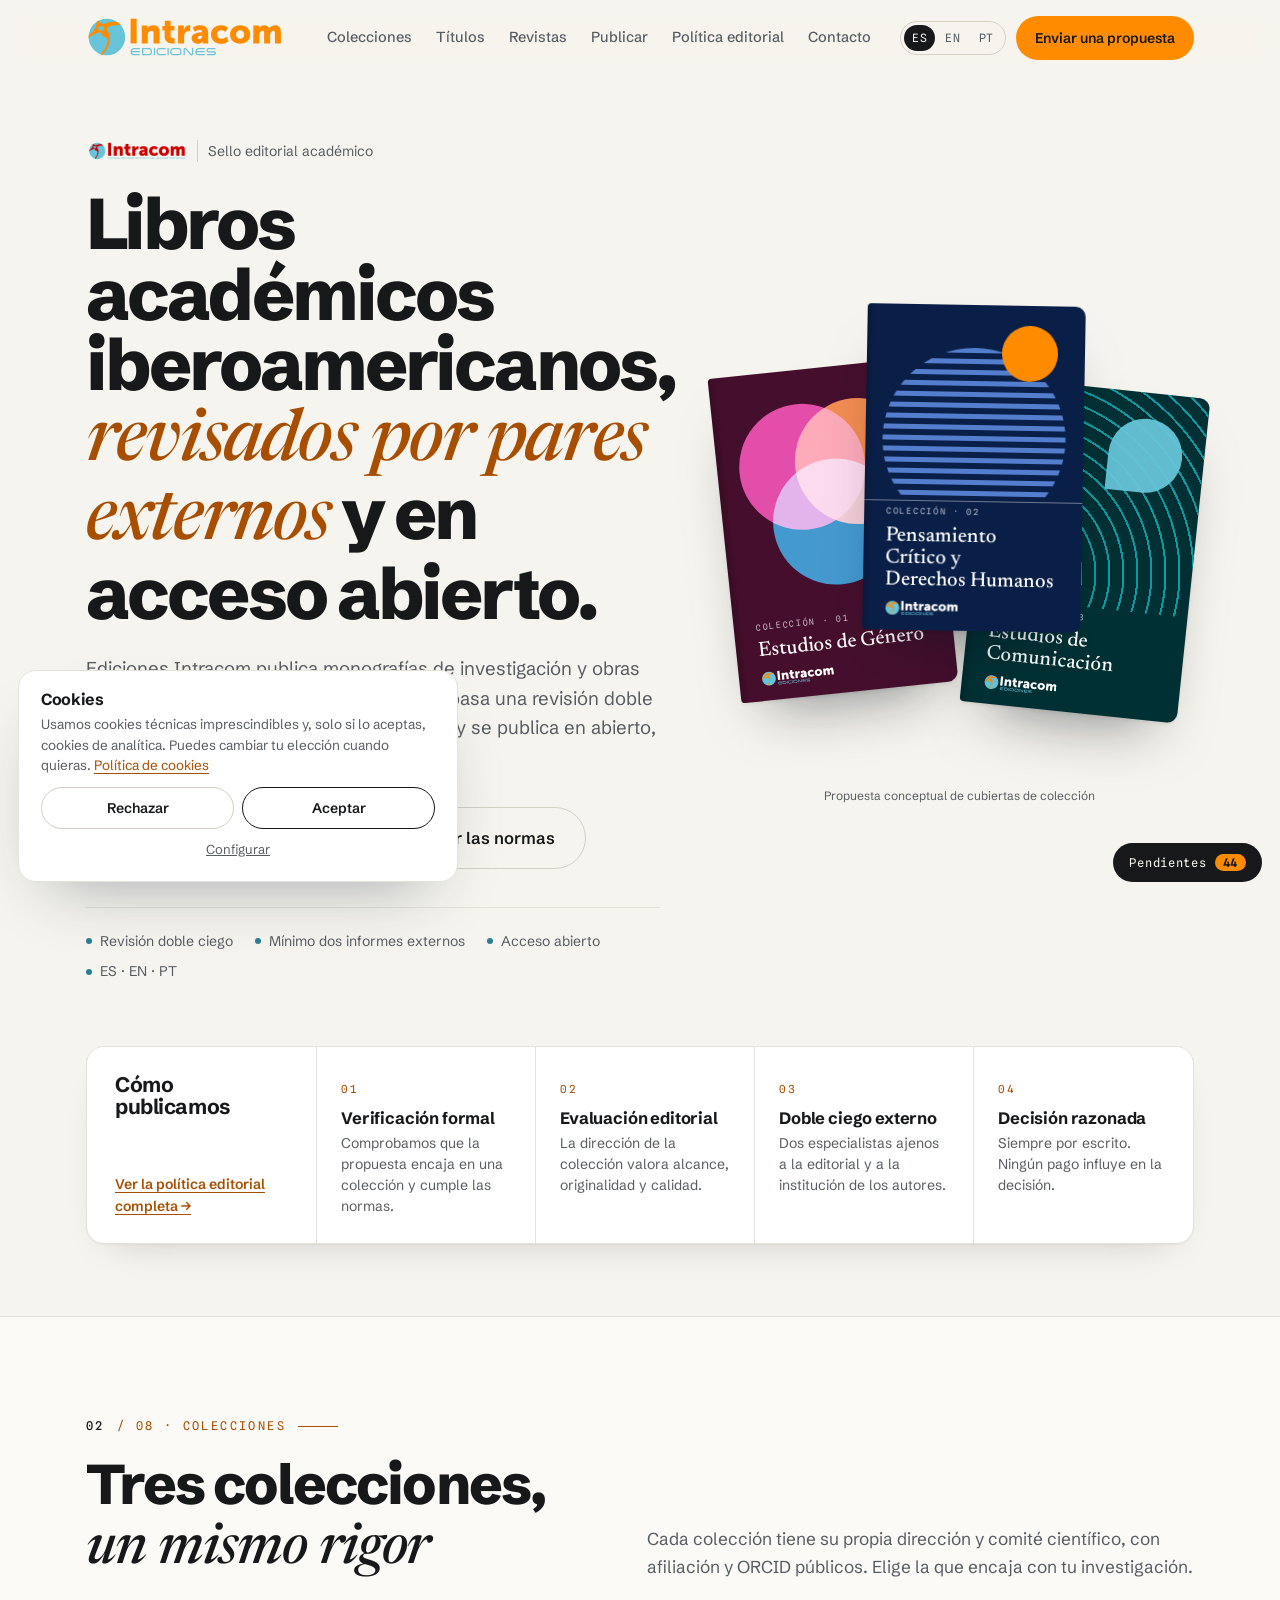
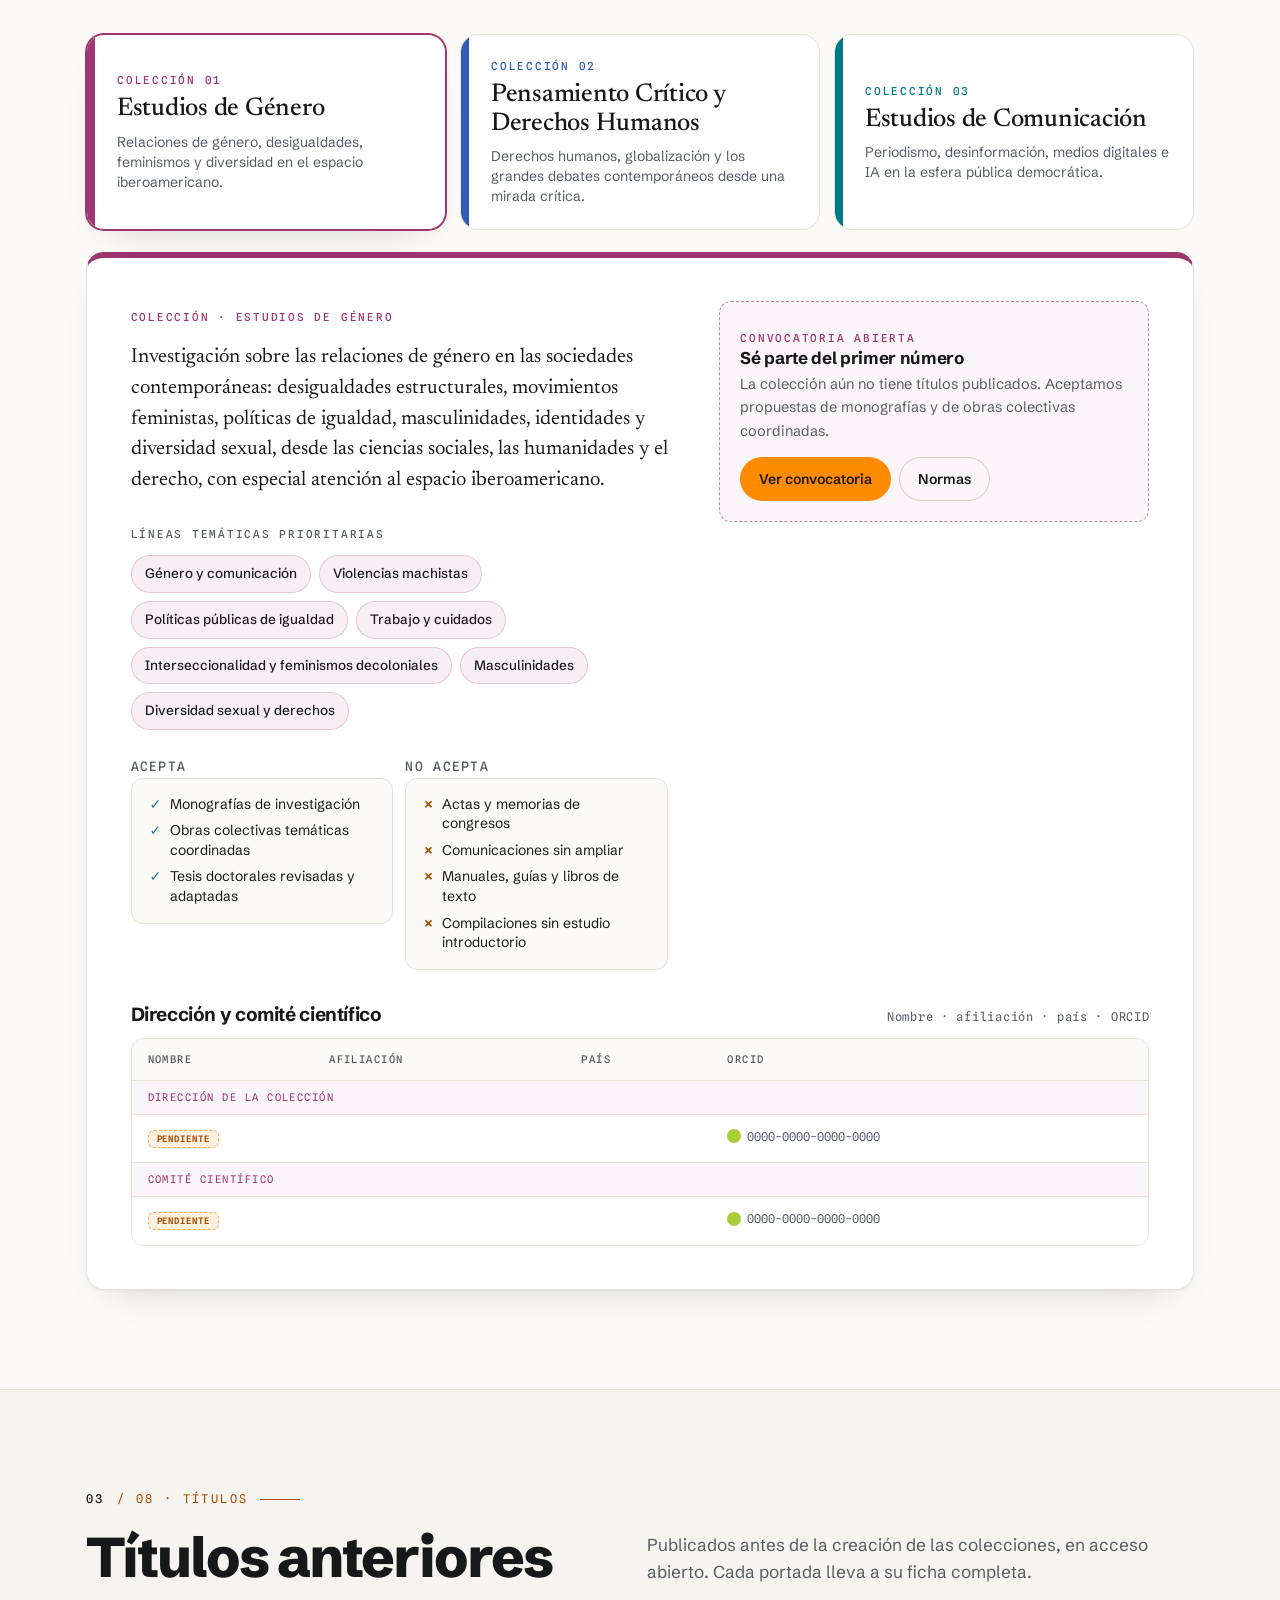
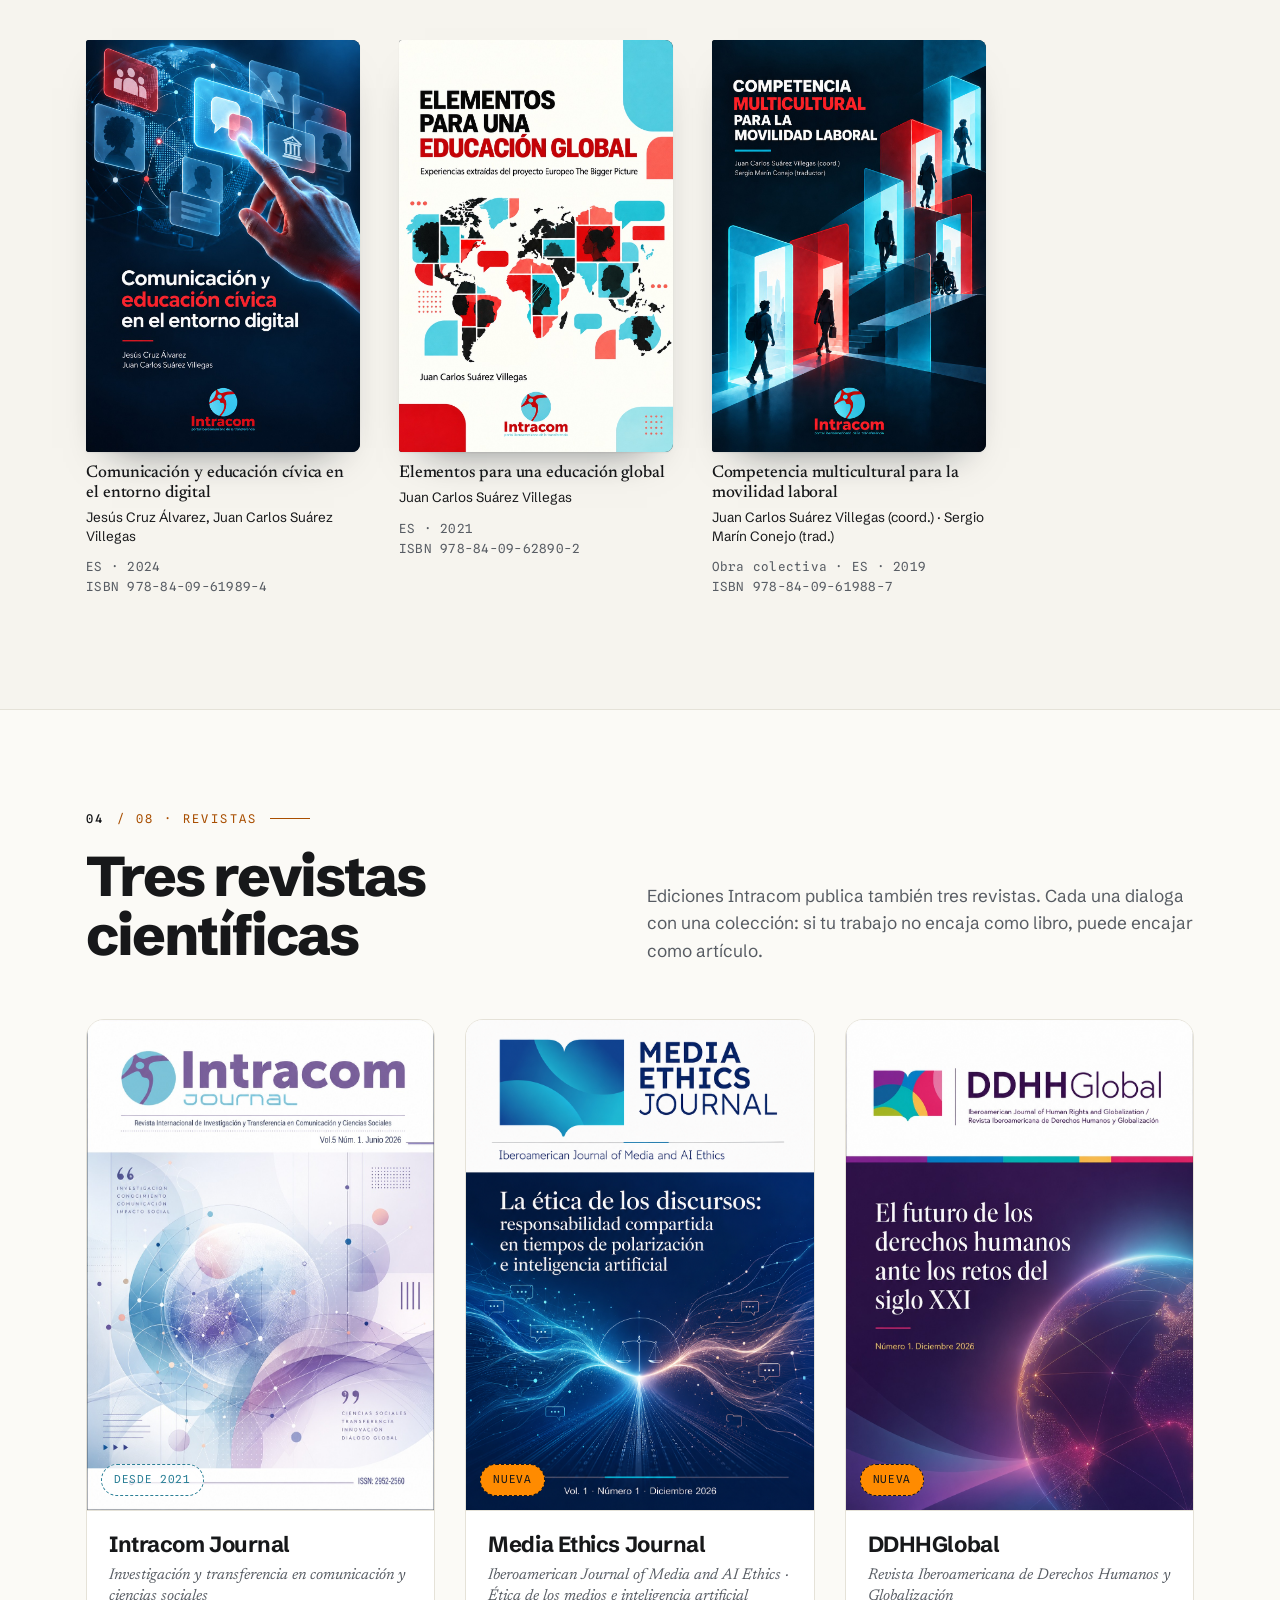
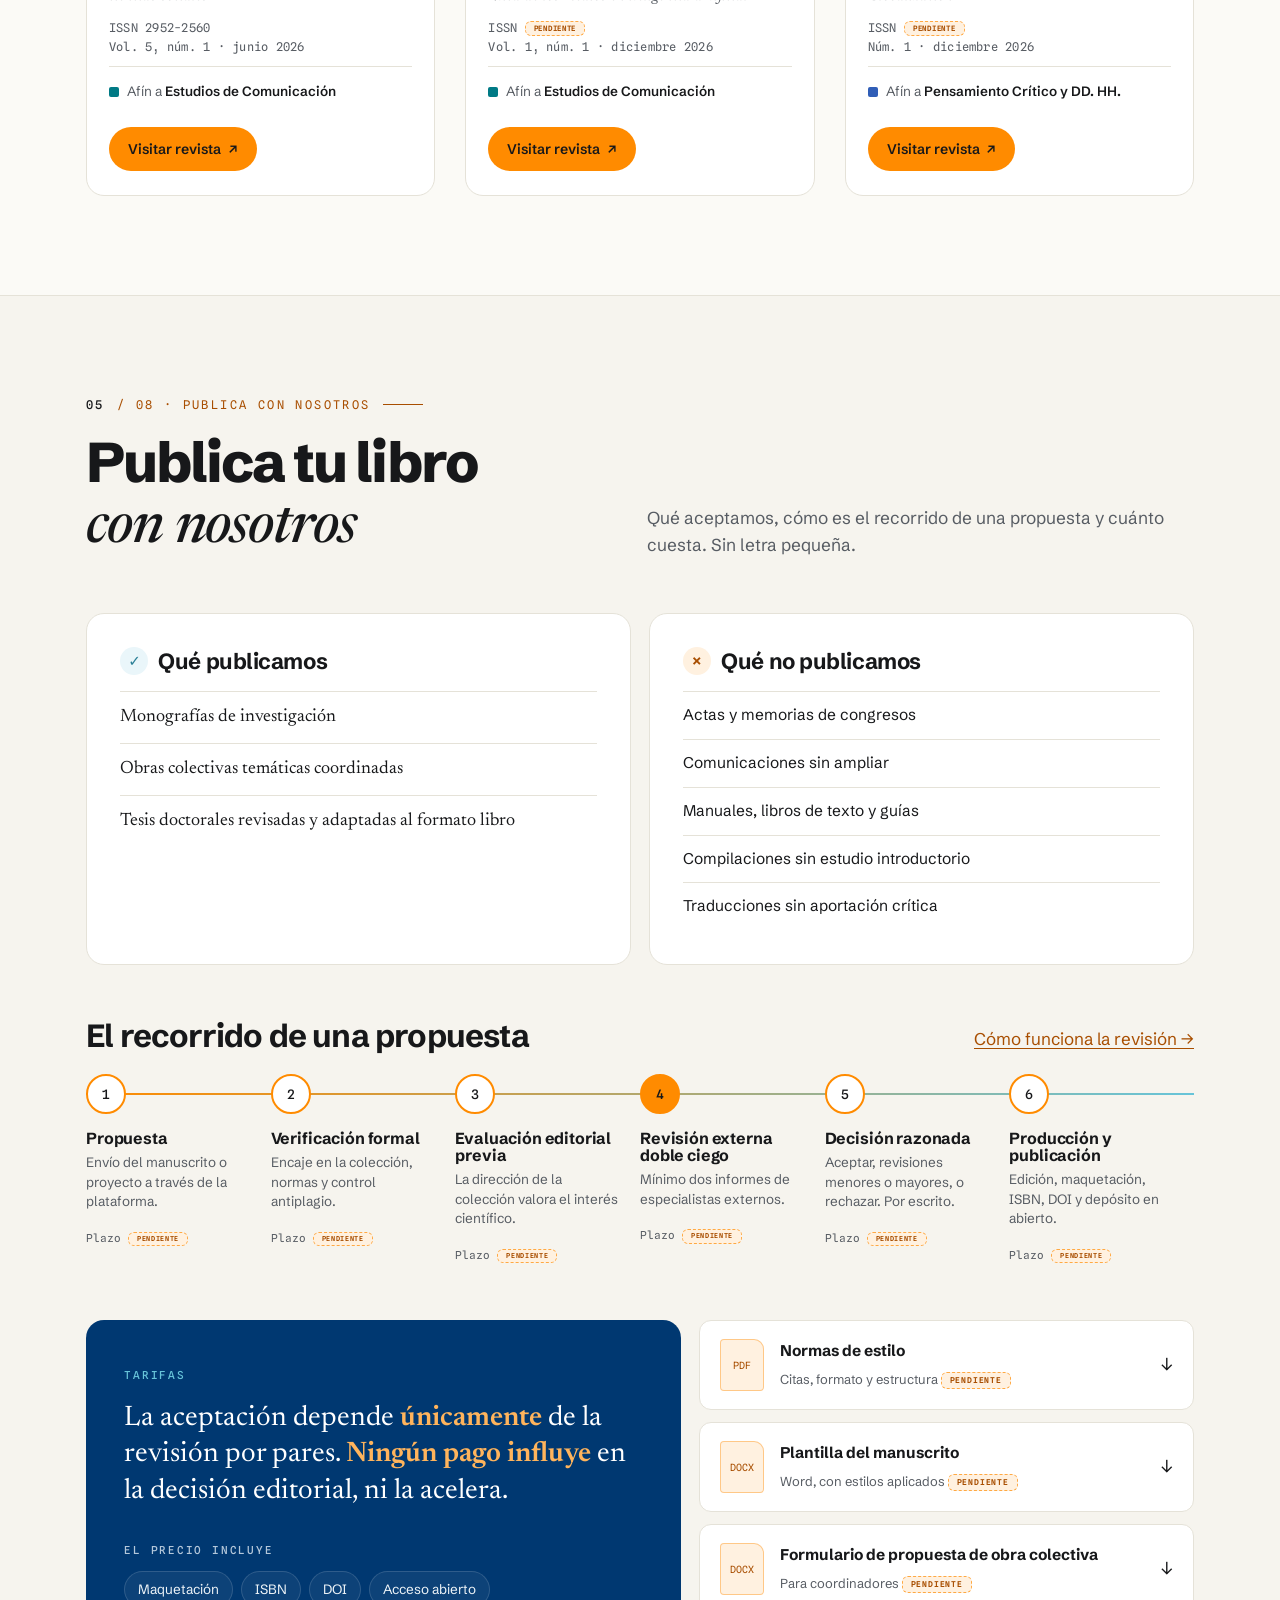
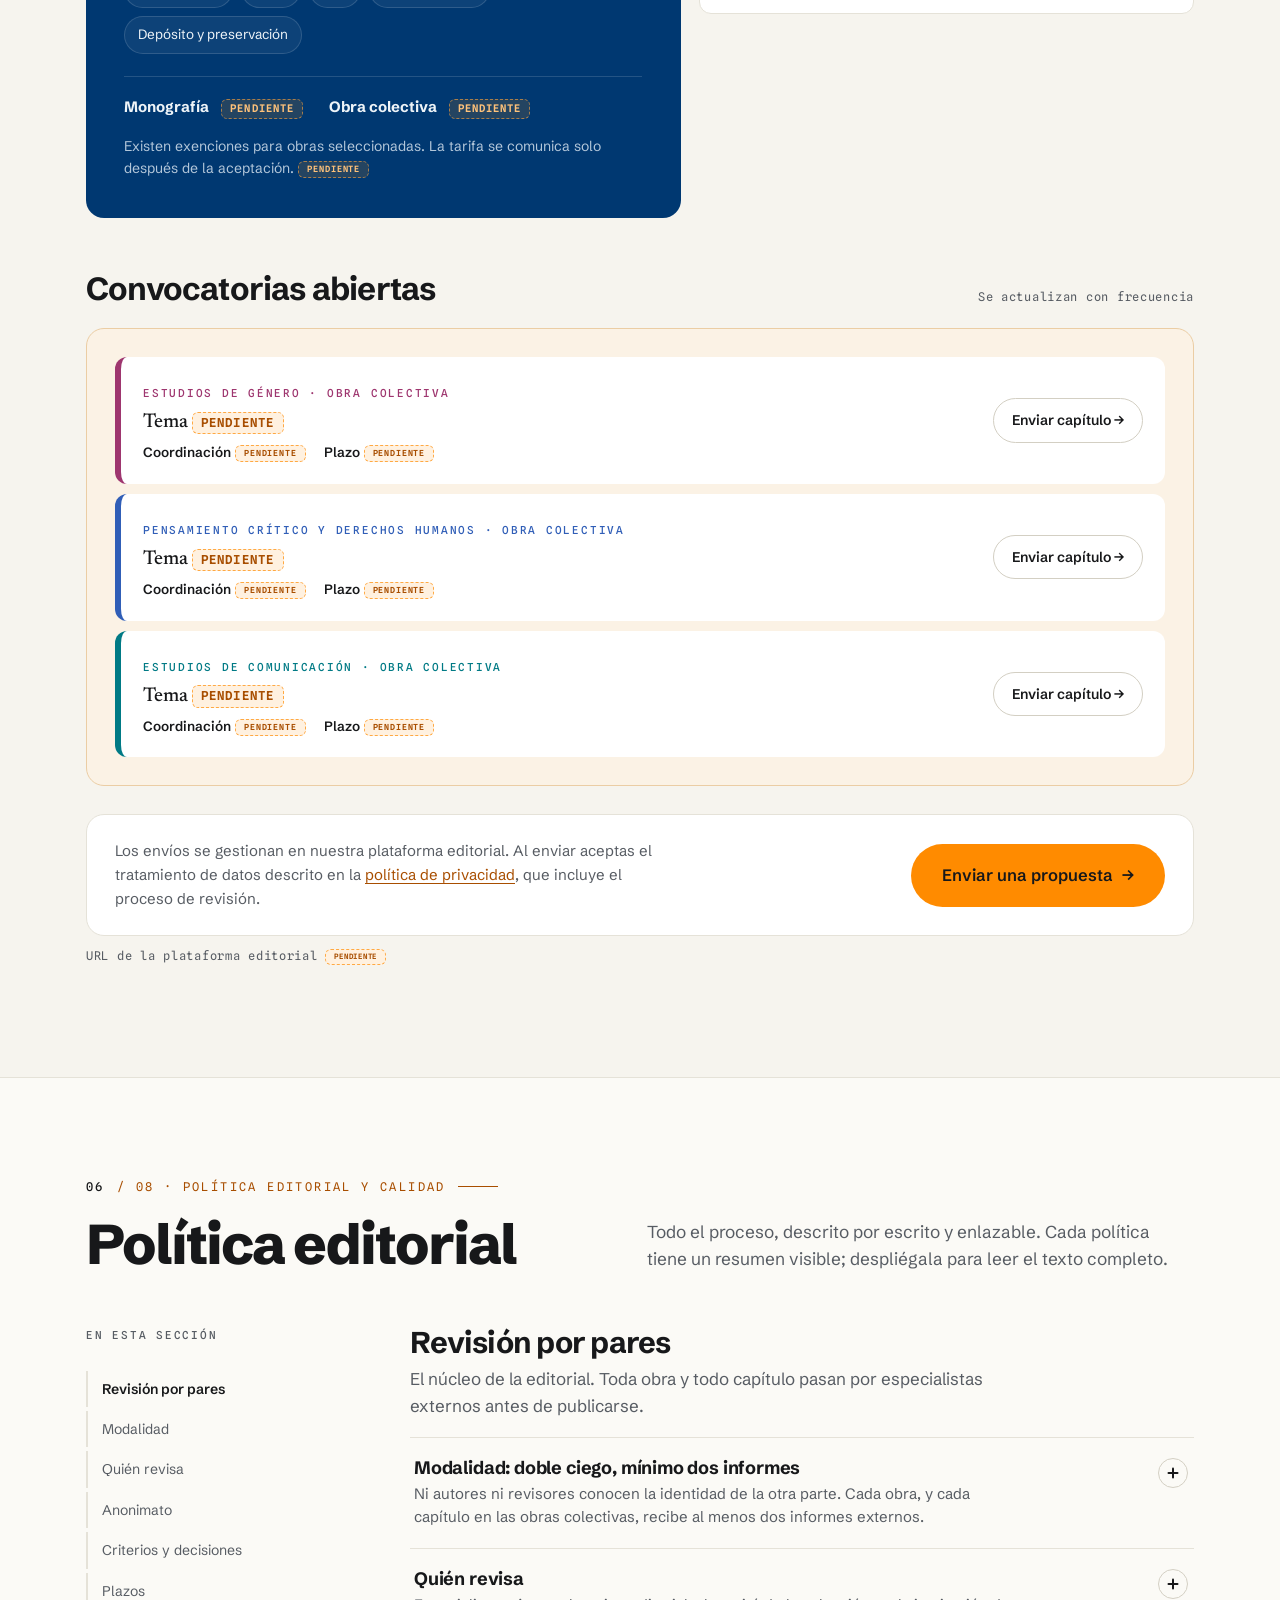
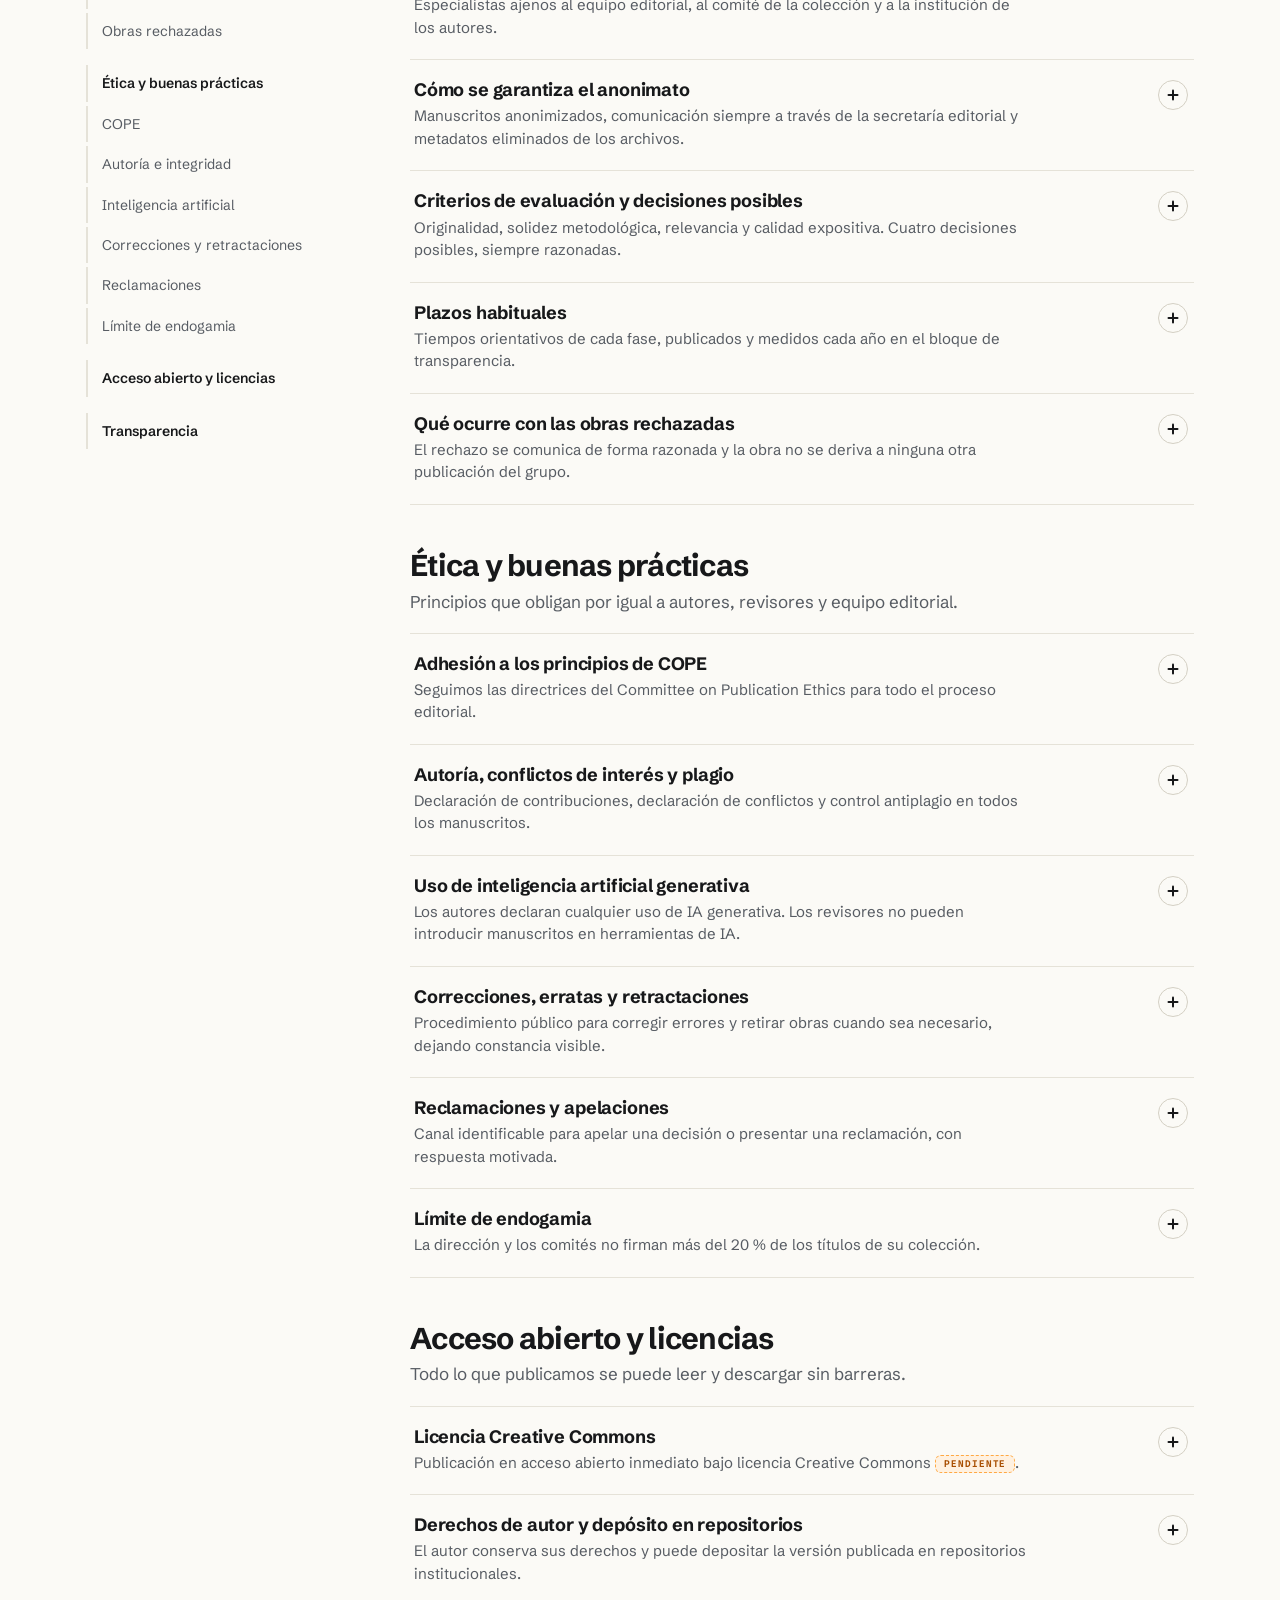
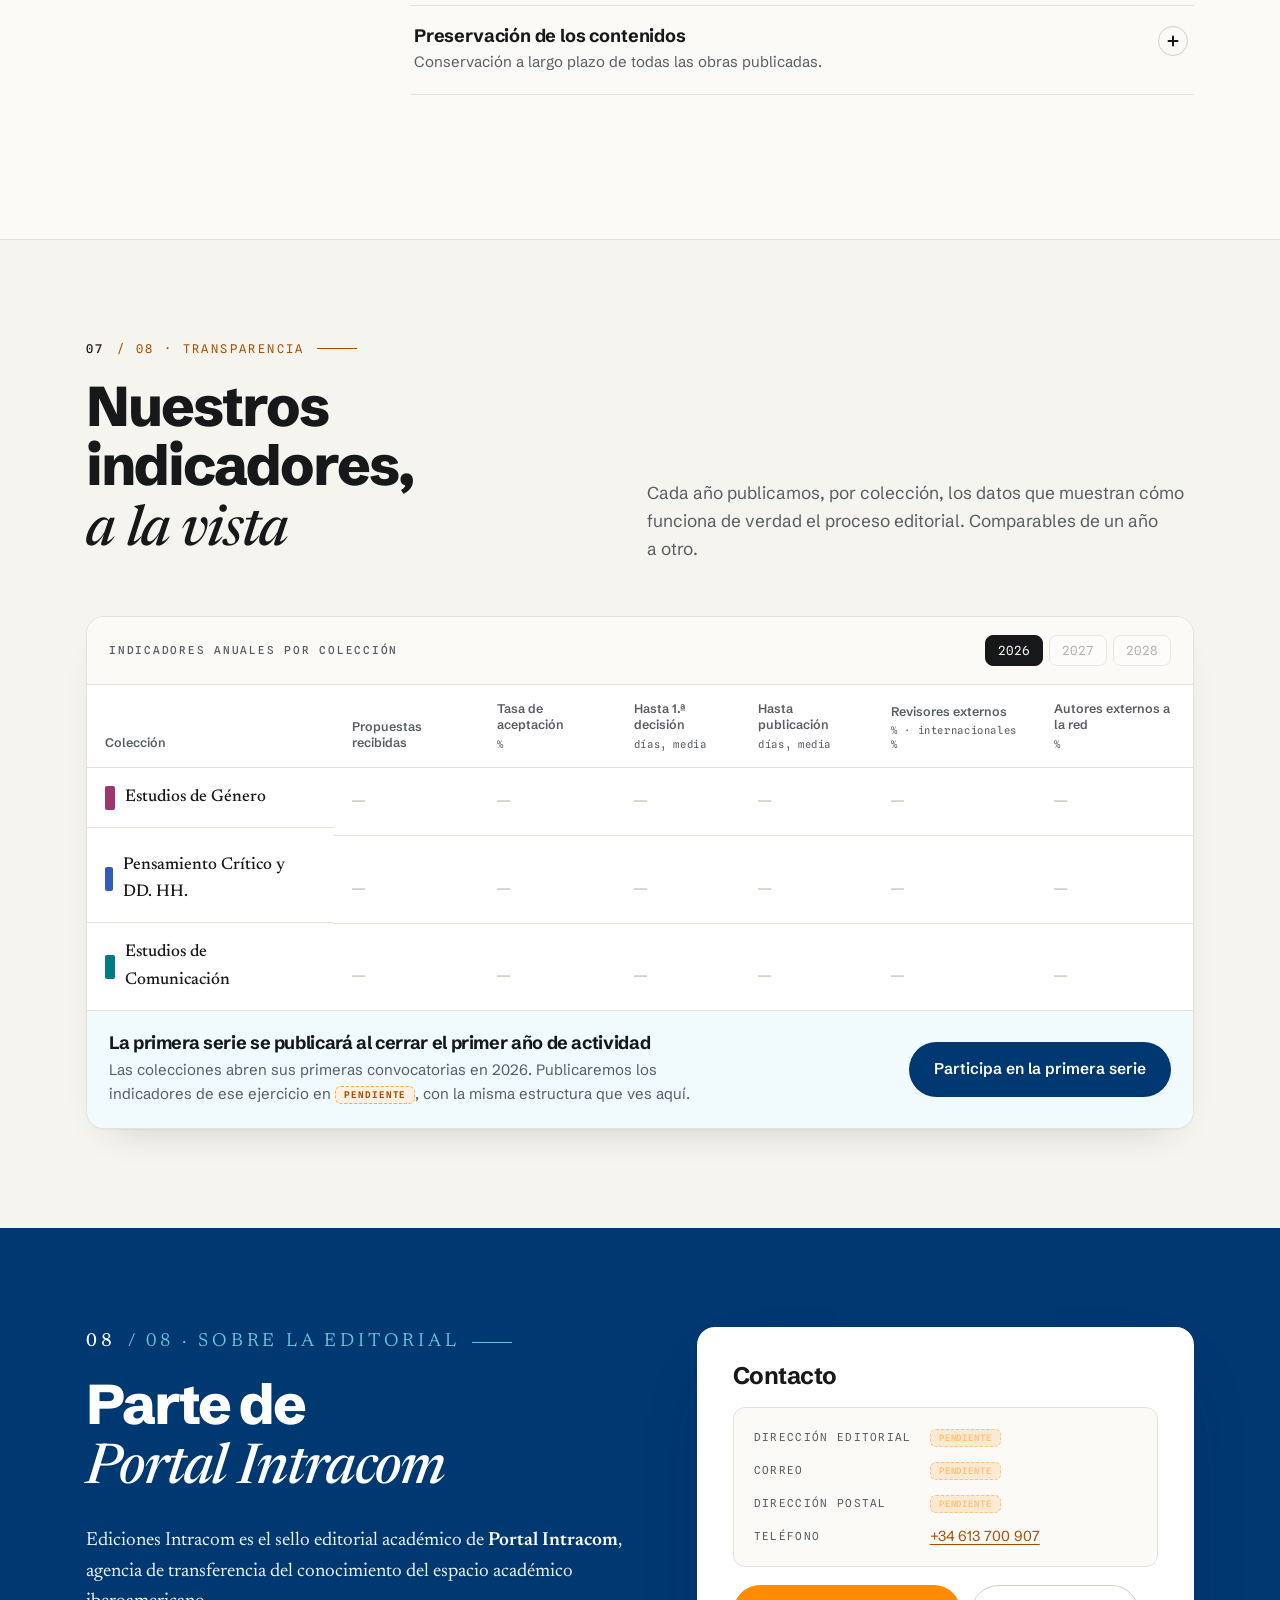
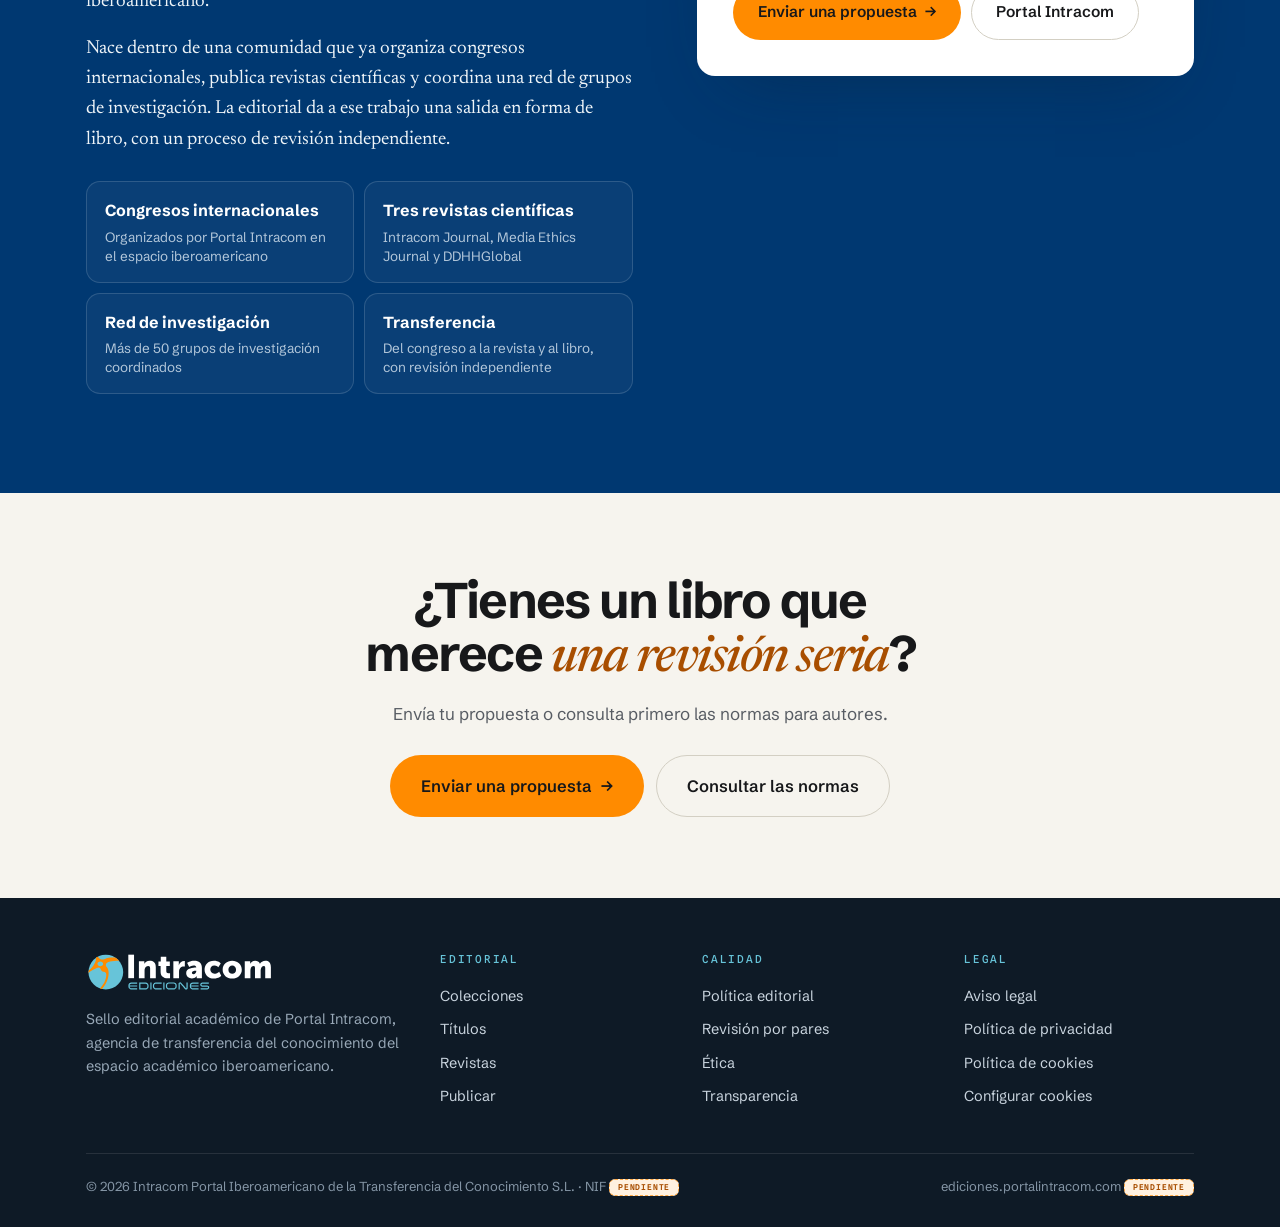
==== commit fca17d51: "Add files via upload" ====
--- a/index.html
+++ b/index.html
@@ -13,7 +13,7 @@
 <body>
 <header class="nav" id="nav">
 <div class="container nav-inner">
-<a class="brand" href="#inicio" aria-label="Ediciones Intracom — inicio"><img src="assets/logo-ediciones.svg" alt="Intracom Ediciones"></a>
+<a class="brand" href="#inicio" aria-label="Ediciones Intracom — inicio"><img src="logo-ediciones.svg" alt="Intracom Ediciones"></a>
 <span class="where" id="where" aria-hidden="true"></span>
 <nav class="nav-links" id="navLinks" aria-label="Secciones">
 <a href="#colecciones">Colecciones</a>
@@ -37,16 +37,16 @@
 <div class="container">
 <div class="hero-grid">
 <div>
-<div class="hero-kicker"><img src="assets/intracom-horizontal.png" alt="Portal Intracom"><span>Sello editorial académico</span></div>
+<div class="hero-kicker"><img src="intracom-horizontal.png" alt="Portal Intracom"><span>Sello editorial académico</span></div>
 <h1 class="hero-title">Libros académicos iberoamericanos, <em>revisados por pares externos</em> y en acceso abierto.</h1>
 <p class="hero-sub">Ediciones Intracom publica monografías de investigación y obras colectivas en tres colecciones. Cada obra pasa una revisión doble ciego con al menos dos informes externos y se publica en abierto, con ISBN y DOI.</p>
 <div class="hero-actions"><a href="#publicar" class="btn btn-primary btn-lg">Enviar una propuesta <span class="arr">→</span></a><a href="#normas" class="btn btn-ghost btn-lg">Consultar las normas</a></div>
 <div class="hero-facts"><span>Revisión doble ciego</span><span>Mínimo dos informes externos</span><span>Acceso abierto</span><span>ES · EN · PT</span></div>
 </div>
 <div class="shelf" aria-label="Las tres colecciones">
-<div class="cover cv-gen"><div class="cv-art" aria-hidden="true"><i></i><i></i><i></i></div><div class="cv-txt"><span class="cv-col">Colección · 01</span><span class="cv-name">Estudios de Género</span></div><div class="cv-foot"><img src="assets/logo-ediciones-white.svg" alt=""></div></div>
-<div class="cover cv-ddhh"><div class="cv-art" aria-hidden="true"><i></i><i></i><i></i></div><div class="cv-txt"><span class="cv-col">Colección · 02</span><span class="cv-name">Pensamiento Crítico y Derechos Humanos</span></div><div class="cv-foot"><img src="assets/logo-ediciones-white.svg" alt=""></div></div>
-<div class="cover cv-com"><div class="cv-art" aria-hidden="true"><i></i><i></i><i></i></div><div class="cv-txt"><span class="cv-col">Colección · 03</span><span class="cv-name">Estudios de Comunicación</span></div><div class="cv-foot"><img src="assets/logo-ediciones-white.svg" alt=""></div></div>
+<div class="cover cv-gen"><div class="cv-art" aria-hidden="true"><i></i><i></i><i></i></div><div class="cv-txt"><span class="cv-col">Colección · 01</span><span class="cv-name">Estudios de Género</span></div><div class="cv-foot"><img src="logo-ediciones-white.svg" alt=""></div></div>
+<div class="cover cv-ddhh"><div class="cv-art" aria-hidden="true"><i></i><i></i><i></i></div><div class="cv-txt"><span class="cv-col">Colección · 02</span><span class="cv-name">Pensamiento Crítico y Derechos Humanos</span></div><div class="cv-foot"><img src="logo-ediciones-white.svg" alt=""></div></div>
+<div class="cover cv-com"><div class="cv-art" aria-hidden="true"><i></i><i></i><i></i></div><div class="cv-txt"><span class="cv-col">Colección · 03</span><span class="cv-name">Estudios de Comunicación</span></div><div class="cv-foot"><img src="logo-ediciones-white.svg" alt=""></div></div>
 <p class="shelf-note">Propuesta conceptual de cubiertas de colección</p>
 </div>
 </div>
@@ -88,9 +88,9 @@
 <p class="lead">Ediciones Intracom publica también tres revistas. Cada una dialoga con una colección: si tu trabajo no encaja como libro, puede encajar como artículo.</p>
 </div>
 <div class="journals">
-<a class="journal" href="https://intracom.es/" target="_blank" rel="noopener" style="--cc:var(--c-com)"><div class="j-cover"><span class="j-badge">Desde 2021</span><img src="assets/revista-intracom-journal.jpg" alt="Portada de Intracom Journal, vol. 5, núm. 1"></div><div class="j-body"><h3>Intracom Journal</h3><p class="j-sub">Investigación y transferencia en comunicación y ciencias sociales</p><p class="j-data">ISSN 2952-2560<br>Vol. 5, núm. 1 · junio 2026</p><div class="j-link"><span class="aff"><i></i><span>Afín a <b>Estudios de Comunicación</b></span></span></div><span class="btn btn-primary btn-sm j-btn">Visitar revista <span class="arr">↗</span></span></div></a>
-<a class="journal" href="https://mediaethics-journal.portalintracom.com/" target="_blank" rel="noopener" style="--cc:var(--c-com)"><div class="j-cover"><span class="j-badge new">Nueva</span><img src="assets/revista-media-ethics.png" alt="Portada de Media Ethics Journal, vol. 1, núm. 1"></div><div class="j-body"><h3>Media Ethics Journal</h3><p class="j-sub">Iberoamerican Journal of Media and AI Ethics · Ética de los medios e inteligencia artificial</p><p class="j-data">ISSN <span class="pend" data-pend="ISSN de Media Ethics Journal"></span><br>Vol. 1, núm. 1 · diciembre 2026</p><div class="j-link"><span class="aff"><i></i><span>Afín a <b>Estudios de Comunicación</b></span></span></div><span class="btn btn-primary btn-sm j-btn">Visitar revista <span class="arr">↗</span></span></div></a>
-<a class="journal" href="https://ddhhglobal-journal.portalintracom.com/" target="_blank" rel="noopener" style="--cc:var(--c-ddhh)"><div class="j-cover"><span class="j-badge new">Nueva</span><img src="assets/revista-ddhhglobal.jpg" alt="Portada de DDHHGlobal, núm. 1"></div><div class="j-body"><h3>DDHHGlobal</h3><p class="j-sub">Revista Iberoamericana de Derechos Humanos y Globalización</p><p class="j-data">ISSN <span class="pend" data-pend="ISSN de DDHHGlobal"></span><br>Núm. 1 · diciembre 2026</p><div class="j-link"><span class="aff"><i></i><span>Afín a <b>Pensamiento Crítico y DD. HH.</b></span></span></div><span class="btn btn-primary btn-sm j-btn">Visitar revista <span class="arr">↗</span></span></div></a>
+<a class="journal" href="https://intracom.es/" target="_blank" rel="noopener" style="--cc:var(--c-com)"><div class="j-cover"><span class="j-badge">Desde 2021</span><img src="revista-intracom-journal.jpg" alt="Portada de Intracom Journal, vol. 5, núm. 1"></div><div class="j-body"><h3>Intracom Journal</h3><p class="j-sub">Investigación y transferencia en comunicación y ciencias sociales</p><p class="j-data">ISSN 2952-2560<br>Vol. 5, núm. 1 · junio 2026</p><div class="j-link"><span class="aff"><i></i><span>Afín a <b>Estudios de Comunicación</b></span></span></div><span class="btn btn-primary btn-sm j-btn">Visitar revista <span class="arr">↗</span></span></div></a>
+<a class="journal" href="https://mediaethics-journal.portalintracom.com/" target="_blank" rel="noopener" style="--cc:var(--c-com)"><div class="j-cover"><span class="j-badge new">Nueva</span><img src="revista-media-ethics.png" alt="Portada de Media Ethics Journal, vol. 1, núm. 1"></div><div class="j-body"><h3>Media Ethics Journal</h3><p class="j-sub">Iberoamerican Journal of Media and AI Ethics · Ética de los medios e inteligencia artificial</p><p class="j-data">ISSN <span class="pend" data-pend="ISSN de Media Ethics Journal"></span><br>Vol. 1, núm. 1 · diciembre 2026</p><div class="j-link"><span class="aff"><i></i><span>Afín a <b>Estudios de Comunicación</b></span></span></div><span class="btn btn-primary btn-sm j-btn">Visitar revista <span class="arr">↗</span></span></div></a>
+<a class="journal" href="https://ddhhglobal-journal.portalintracom.com/" target="_blank" rel="noopener" style="--cc:var(--c-ddhh)"><div class="j-cover"><span class="j-badge new">Nueva</span><img src="revista-ddhhglobal.jpg" alt="Portada de DDHHGlobal, núm. 1"></div><div class="j-body"><h3>DDHHGlobal</h3><p class="j-sub">Revista Iberoamericana de Derechos Humanos y Globalización</p><p class="j-data">ISSN <span class="pend" data-pend="ISSN de DDHHGlobal"></span><br>Núm. 1 · diciembre 2026</p><div class="j-link"><span class="aff"><i></i><span>Afín a <b>Pensamiento Crítico y DD. HH.</b></span></span></div><span class="btn btn-primary btn-sm j-btn">Visitar revista <span class="arr">↗</span></span></div></a>
 </div>
 </div>
 </section>
@@ -270,7 +270,7 @@
 <footer class="footer">
 <div class="container">
 <div class="f-top">
-<div class="f-brand"><img src="assets/logo-ediciones-white.svg" alt="Intracom Ediciones"><p>Sello editorial académico de Portal Intracom, agencia de transferencia del conocimiento del espacio académico iberoamericano.</p></div>
+<div class="f-brand"><img src="logo-ediciones-white.svg" alt="Intracom Ediciones"><p>Sello editorial académico de Portal Intracom, agencia de transferencia del conocimiento del espacio académico iberoamericano.</p></div>
 <div class="f-col"><h4>Editorial</h4><a href="#colecciones">Colecciones</a><a href="#catalogo">Títulos</a><a href="#revistas">Revistas</a><a href="#publicar">Publicar</a></div>
 <div class="f-col"><h4>Calidad</h4><a href="#politica-editorial">Política editorial</a><a href="#revision-por-pares">Revisión por pares</a><a href="#etica">Ética</a><a href="#transparencia">Transparencia</a></div>
 <div class="f-col"><h4>Legal</h4><a href="#">Aviso legal</a><a href="#">Política de privacidad</a><a href="#">Política de cookies</a><a href="#" id="cookieReopen">Configurar cookies</a></div>
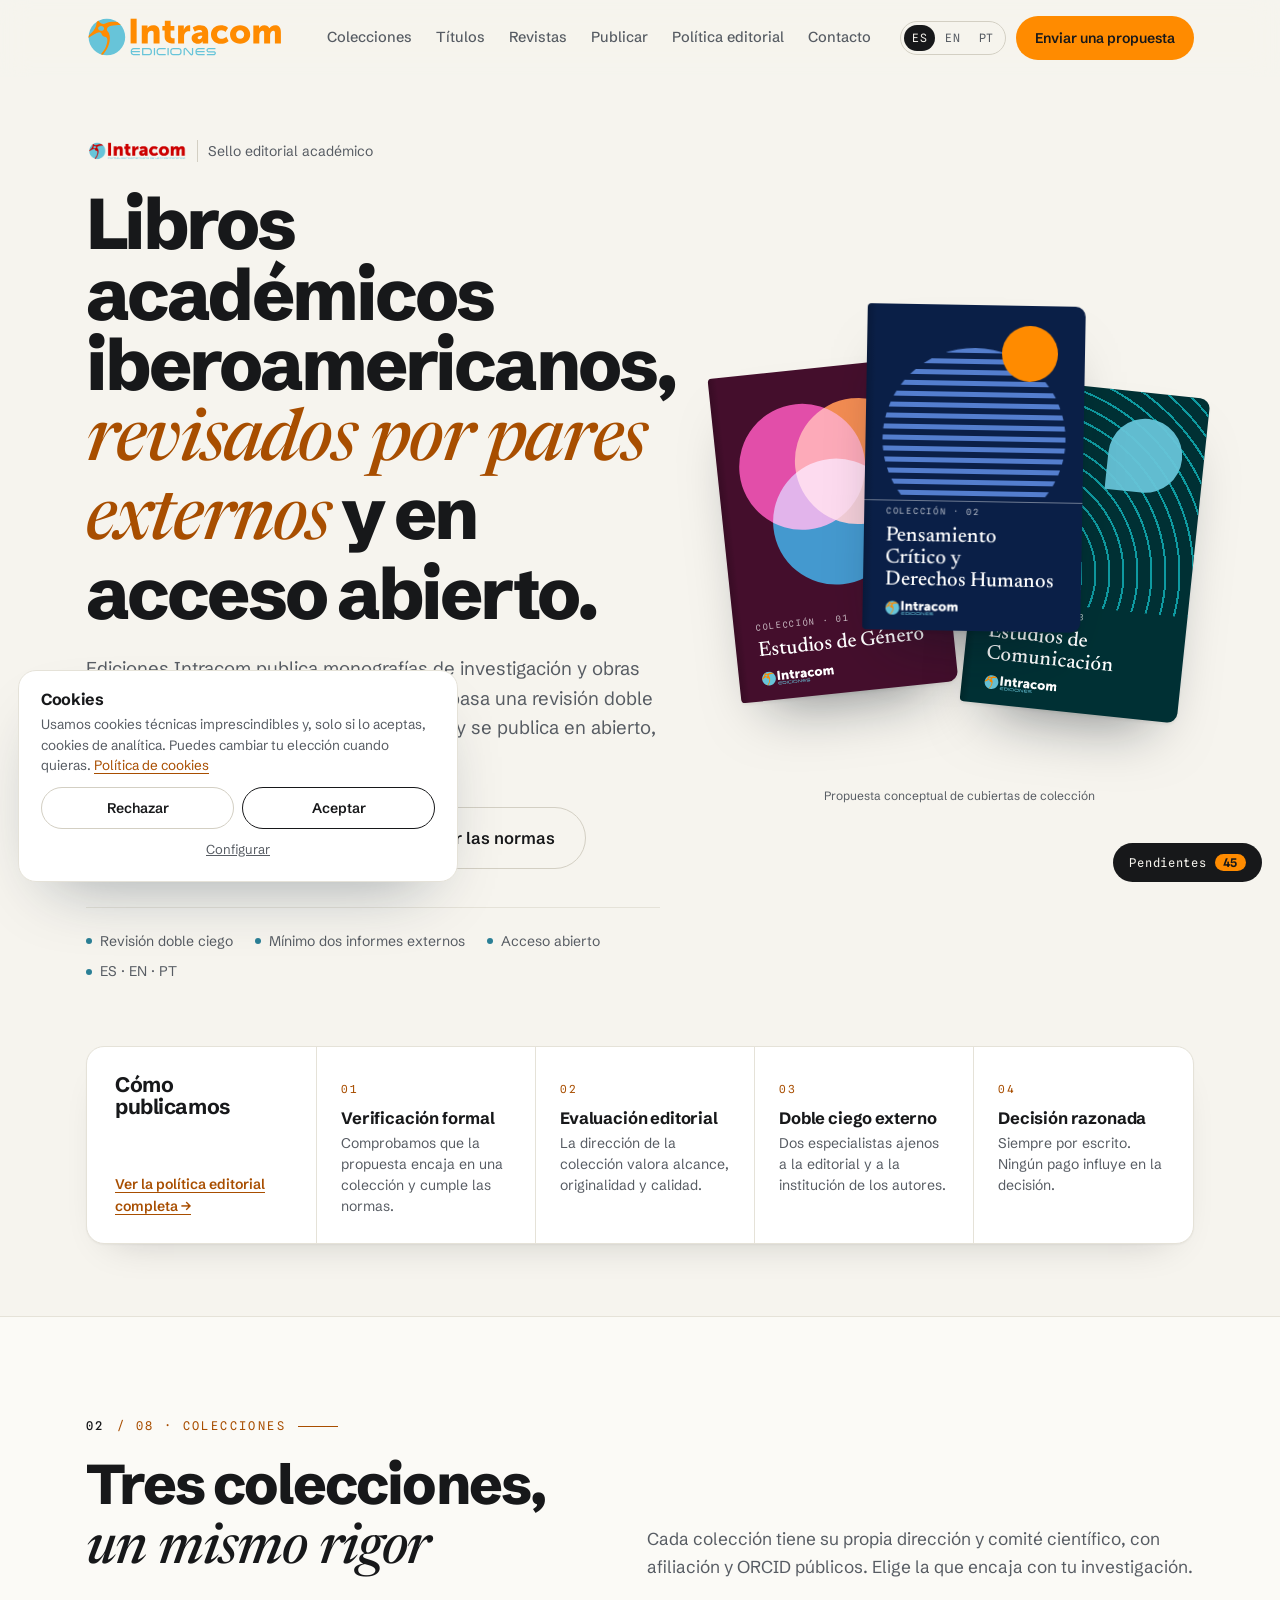
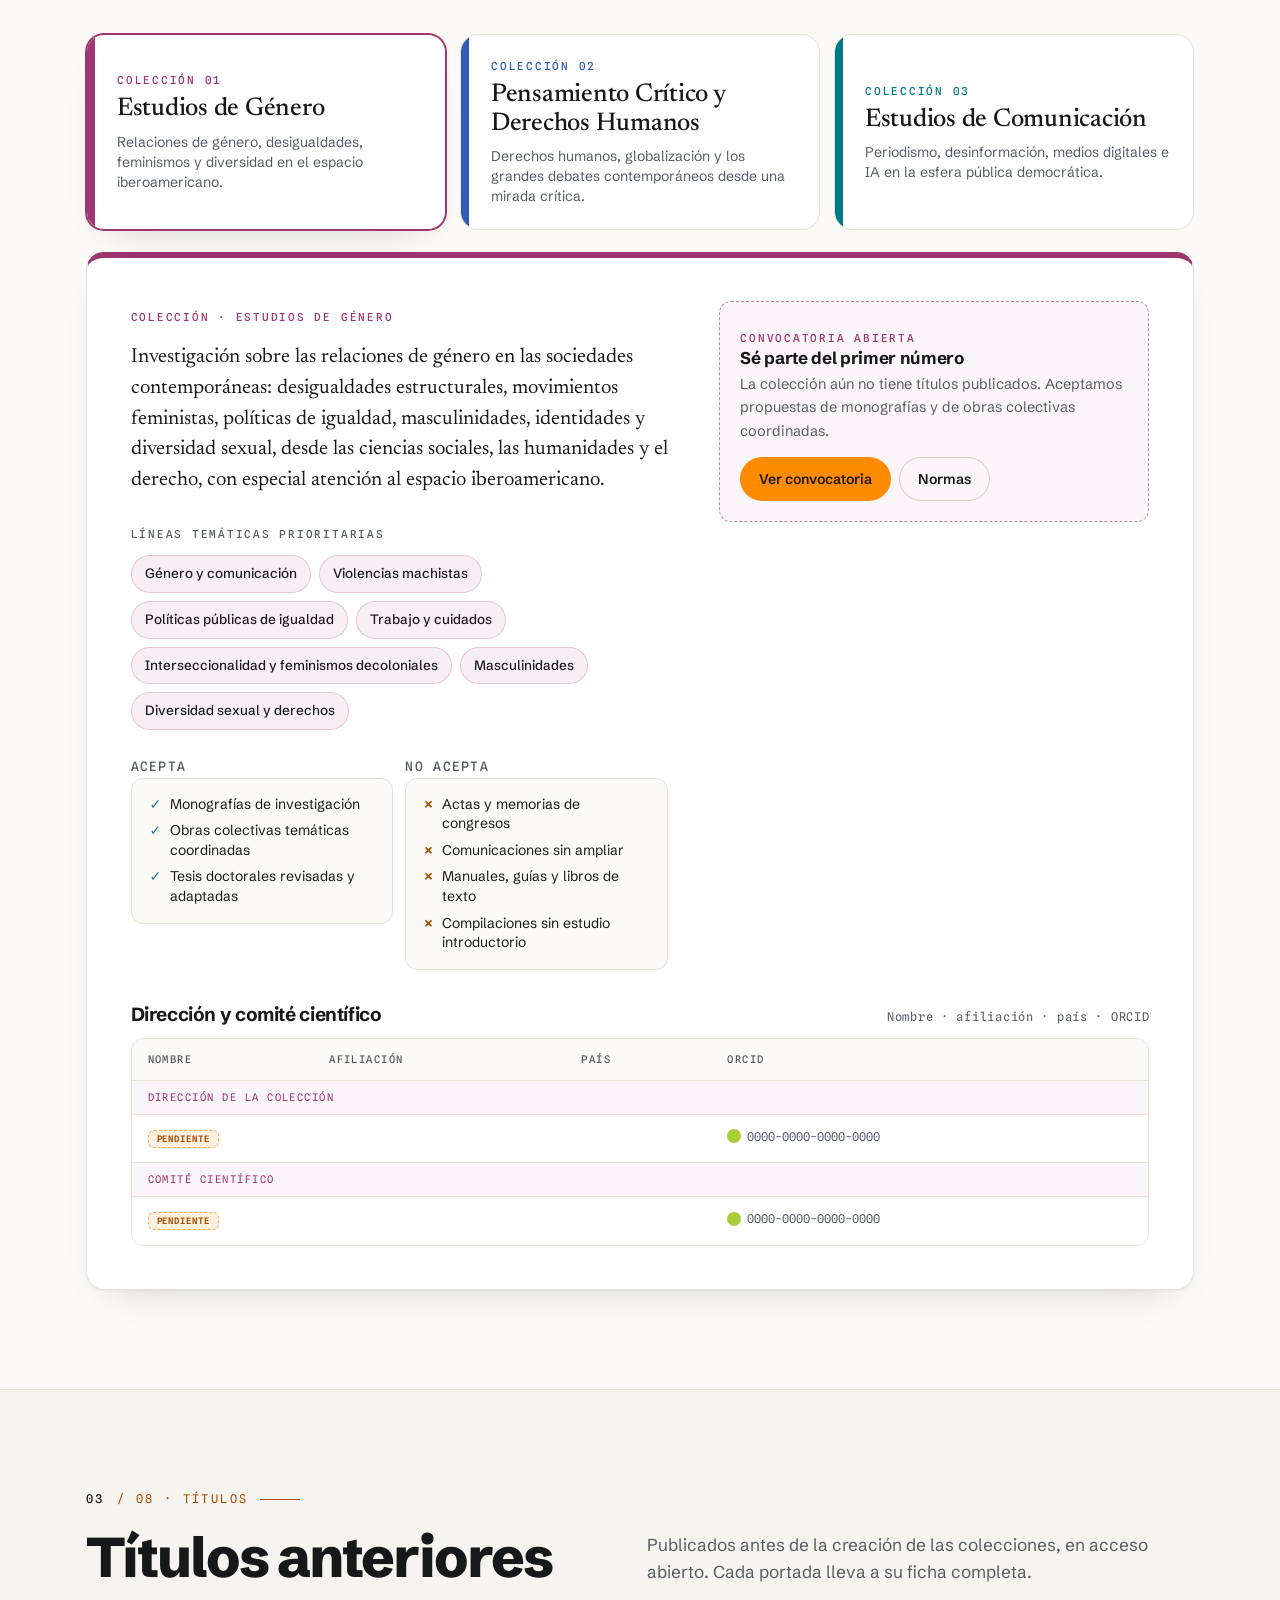
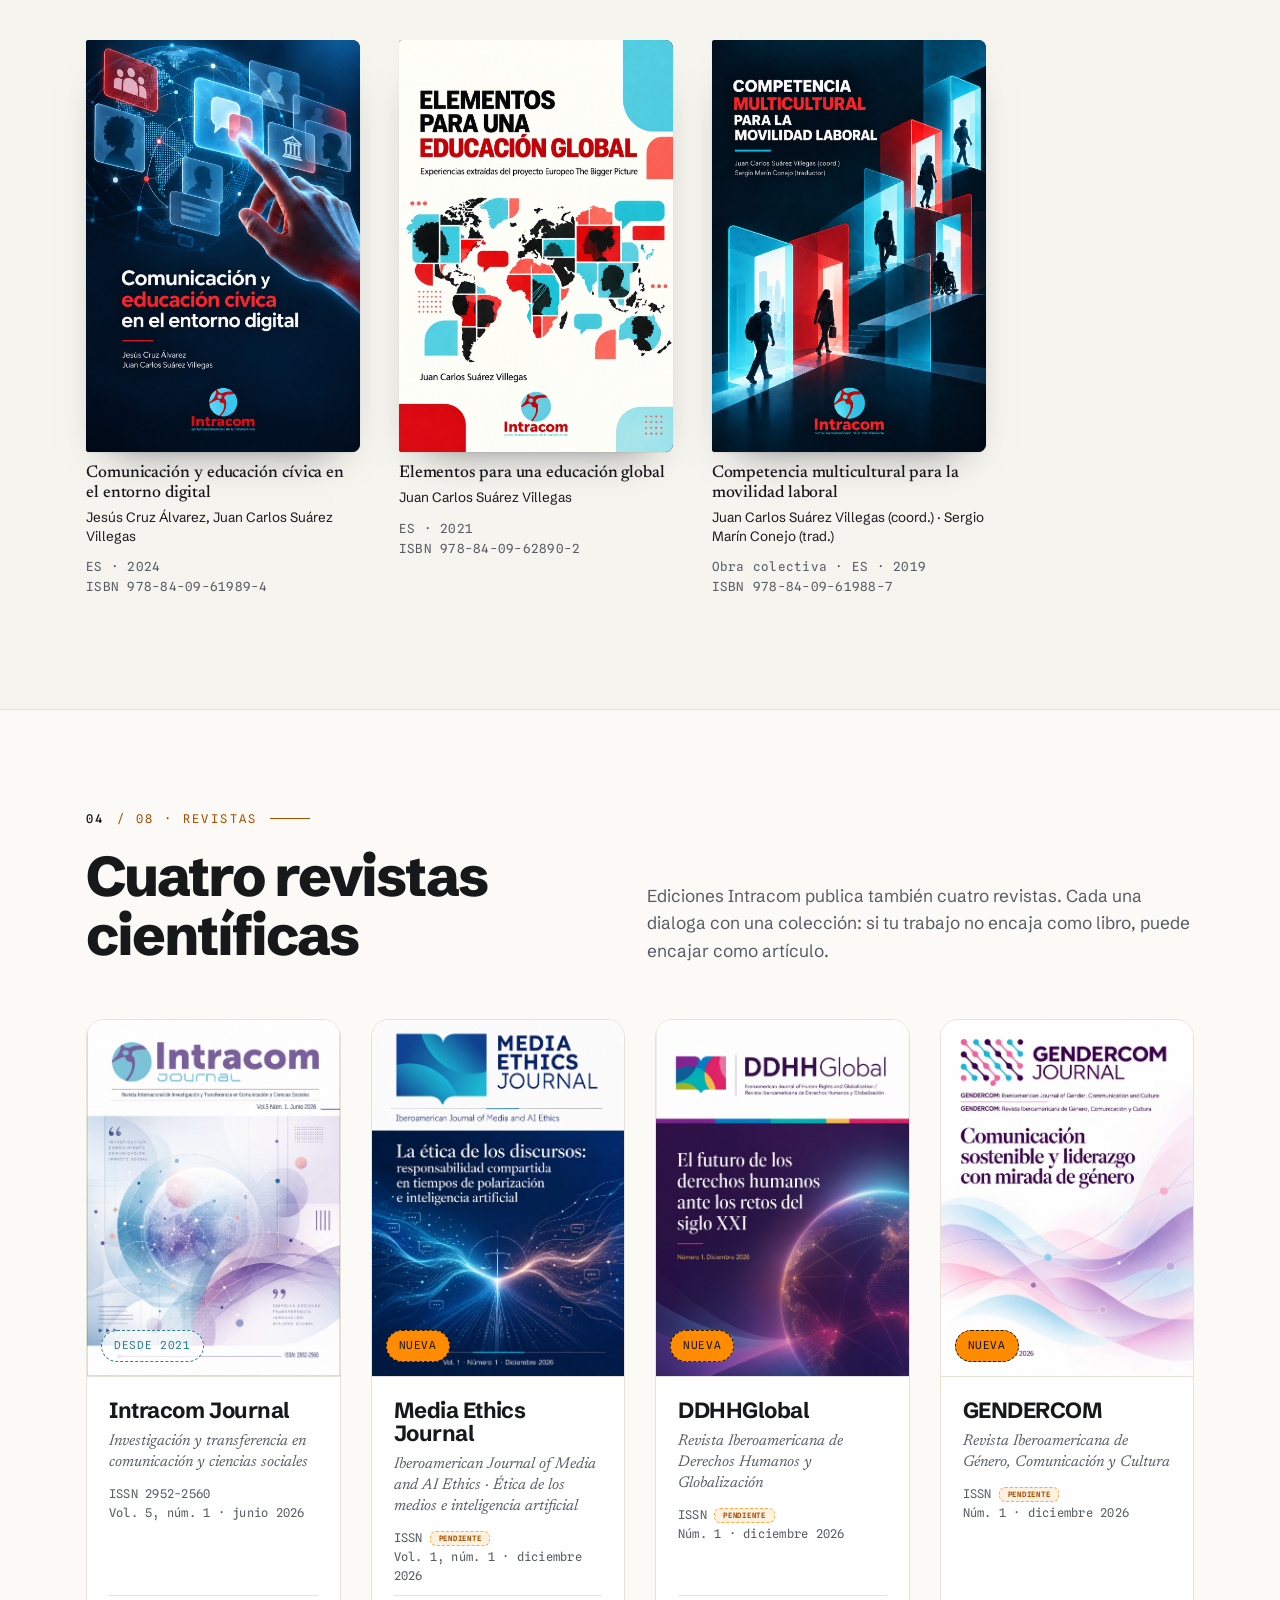
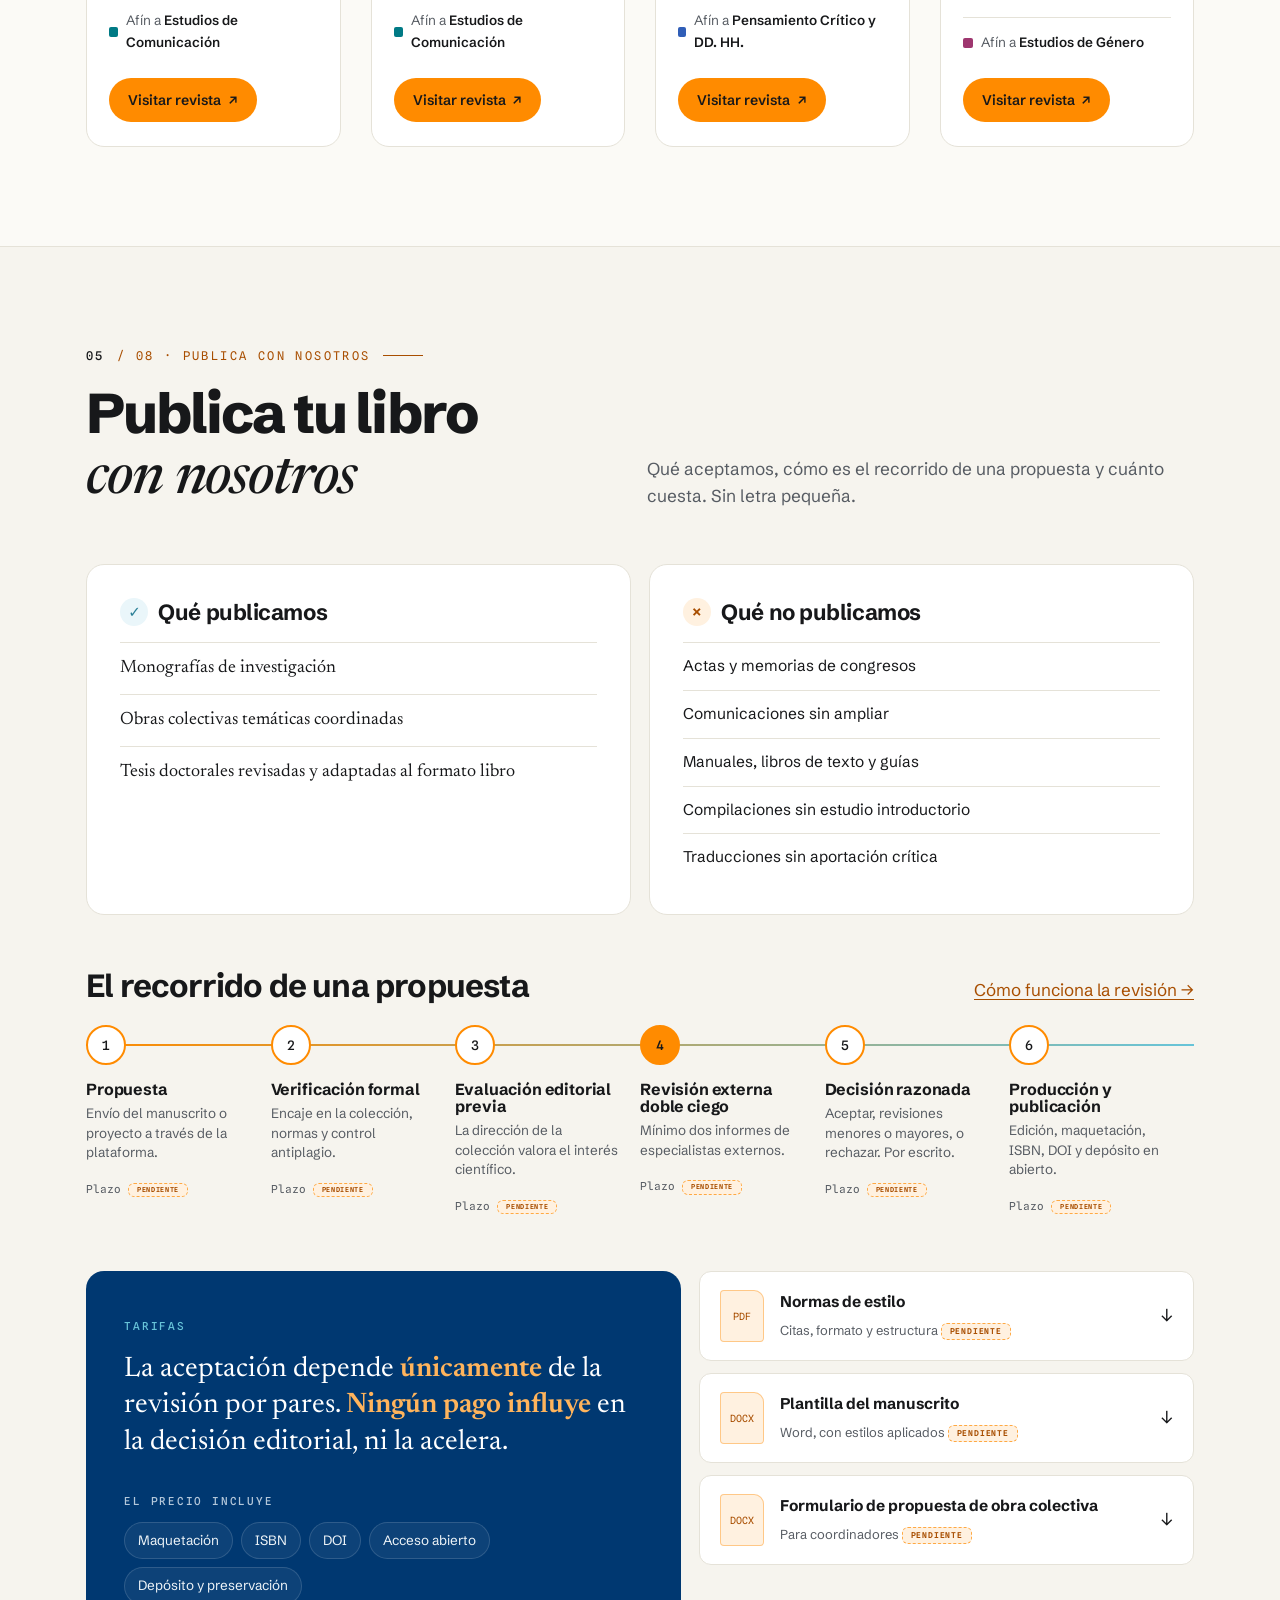
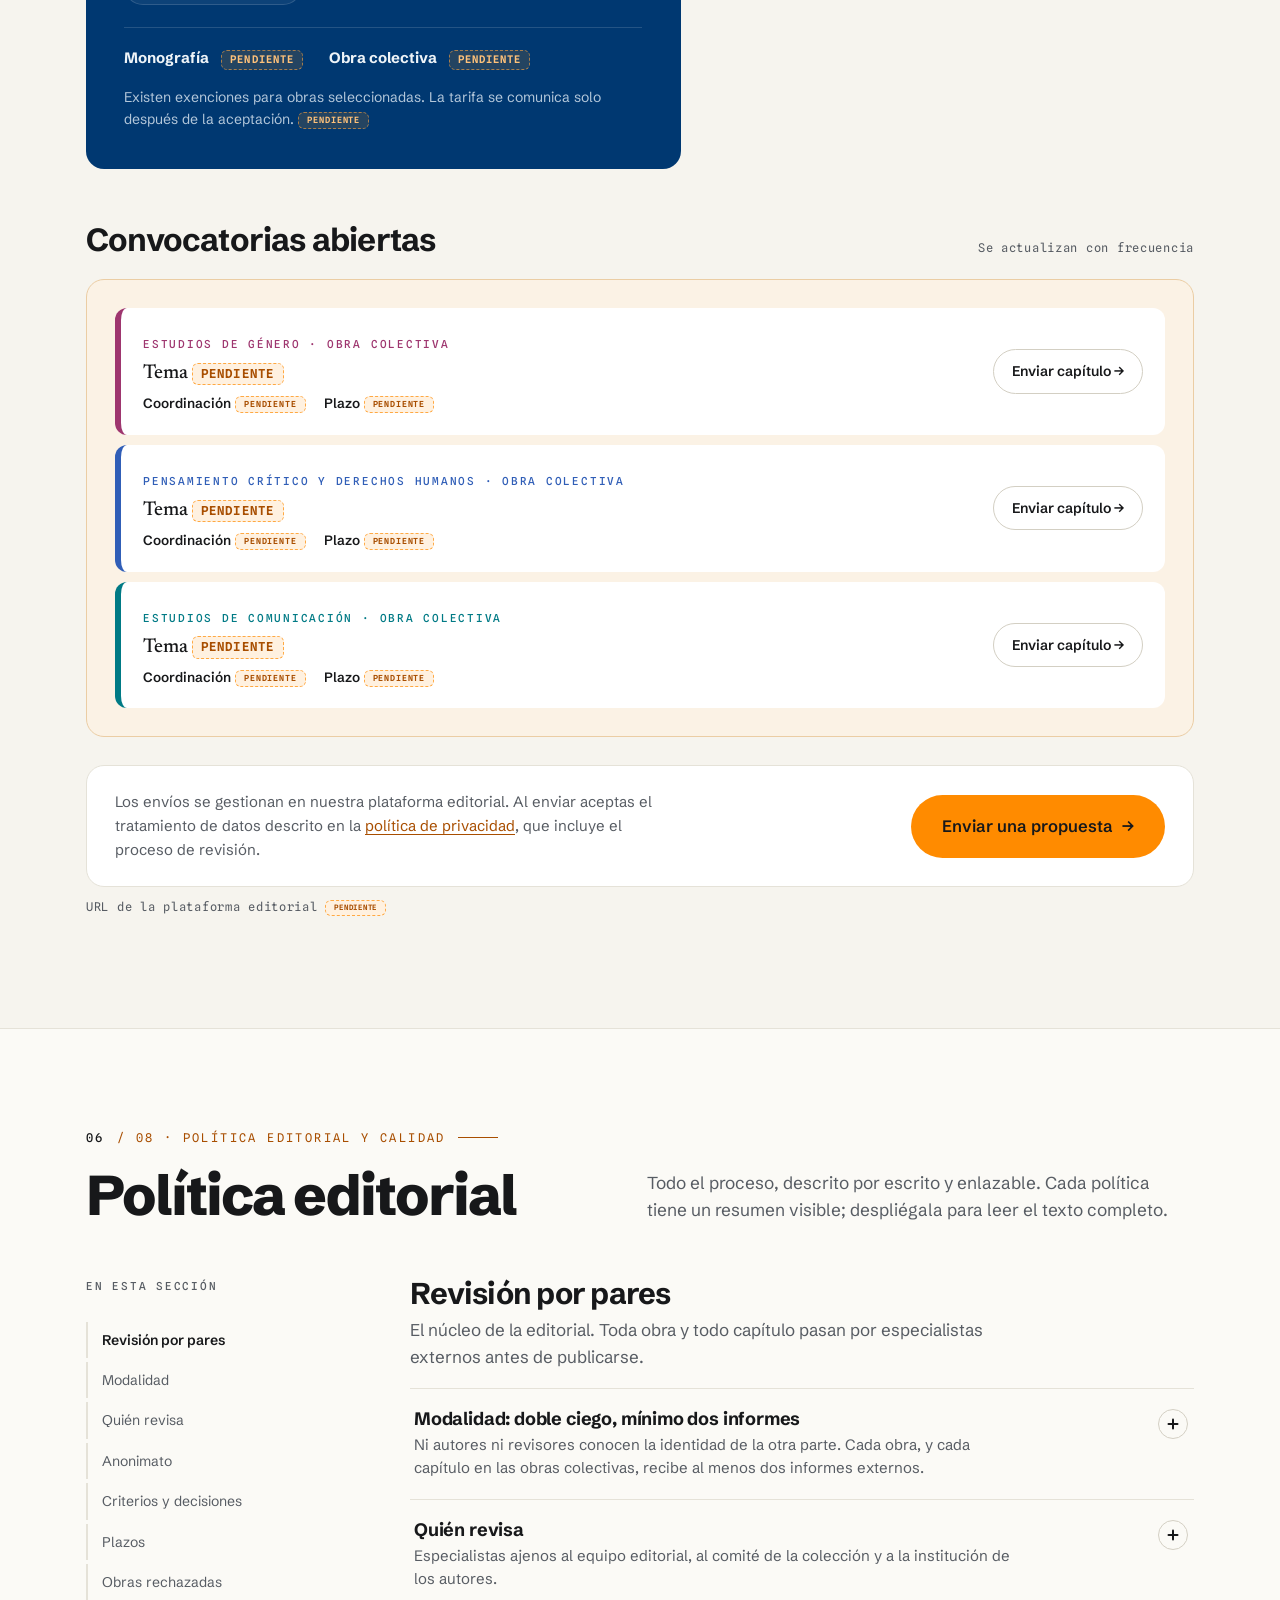
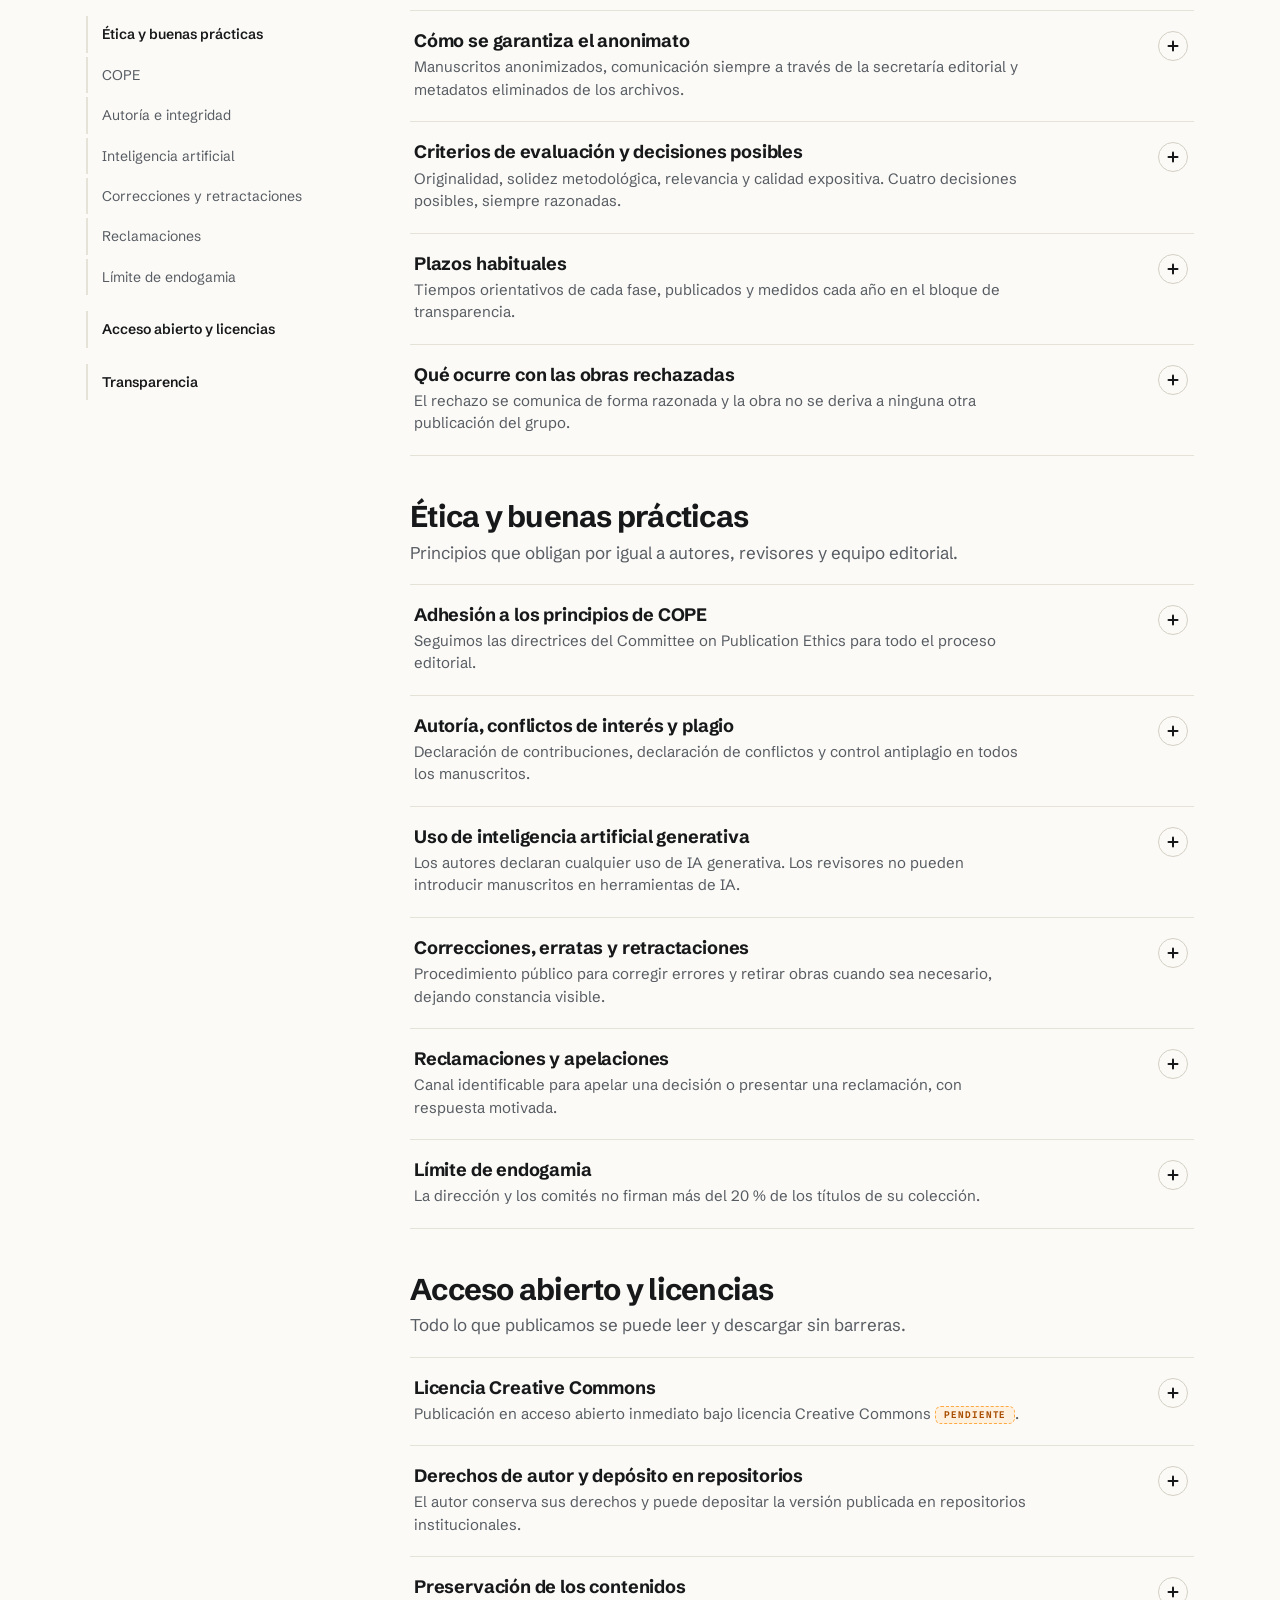
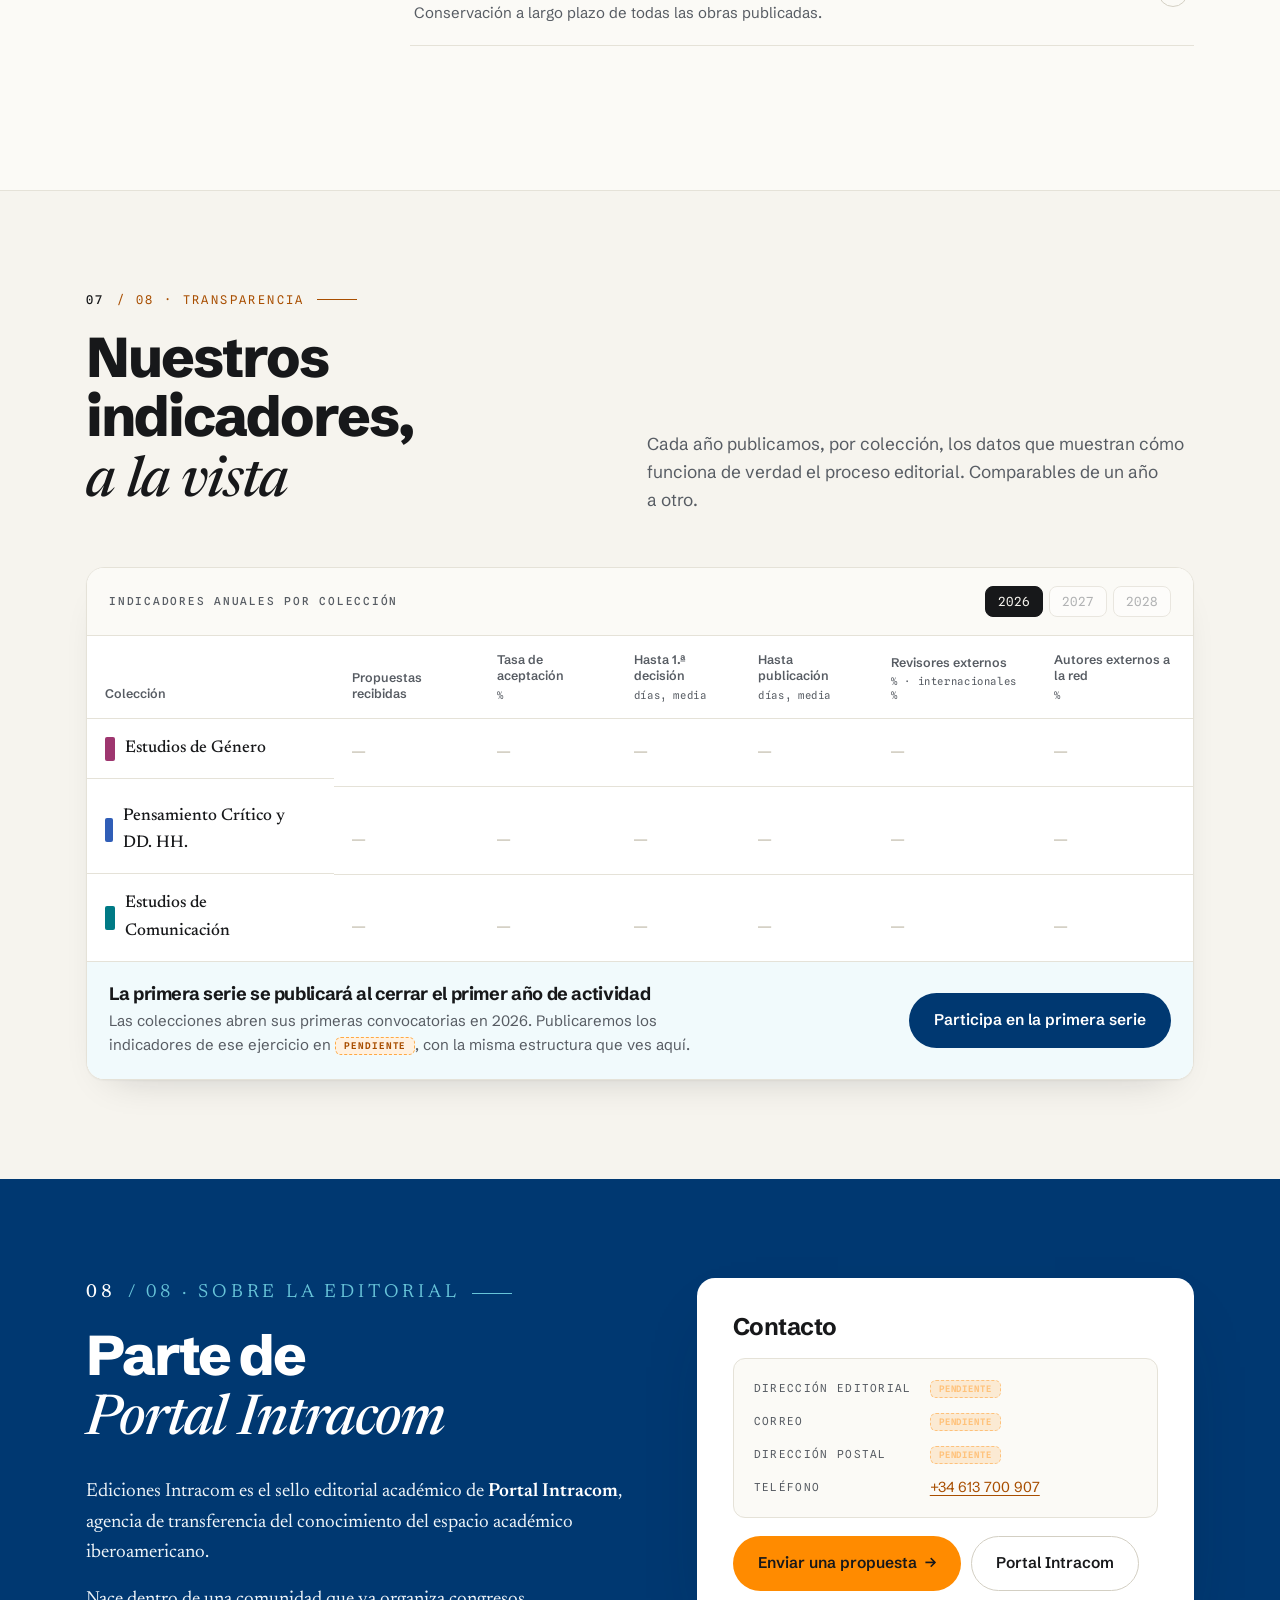
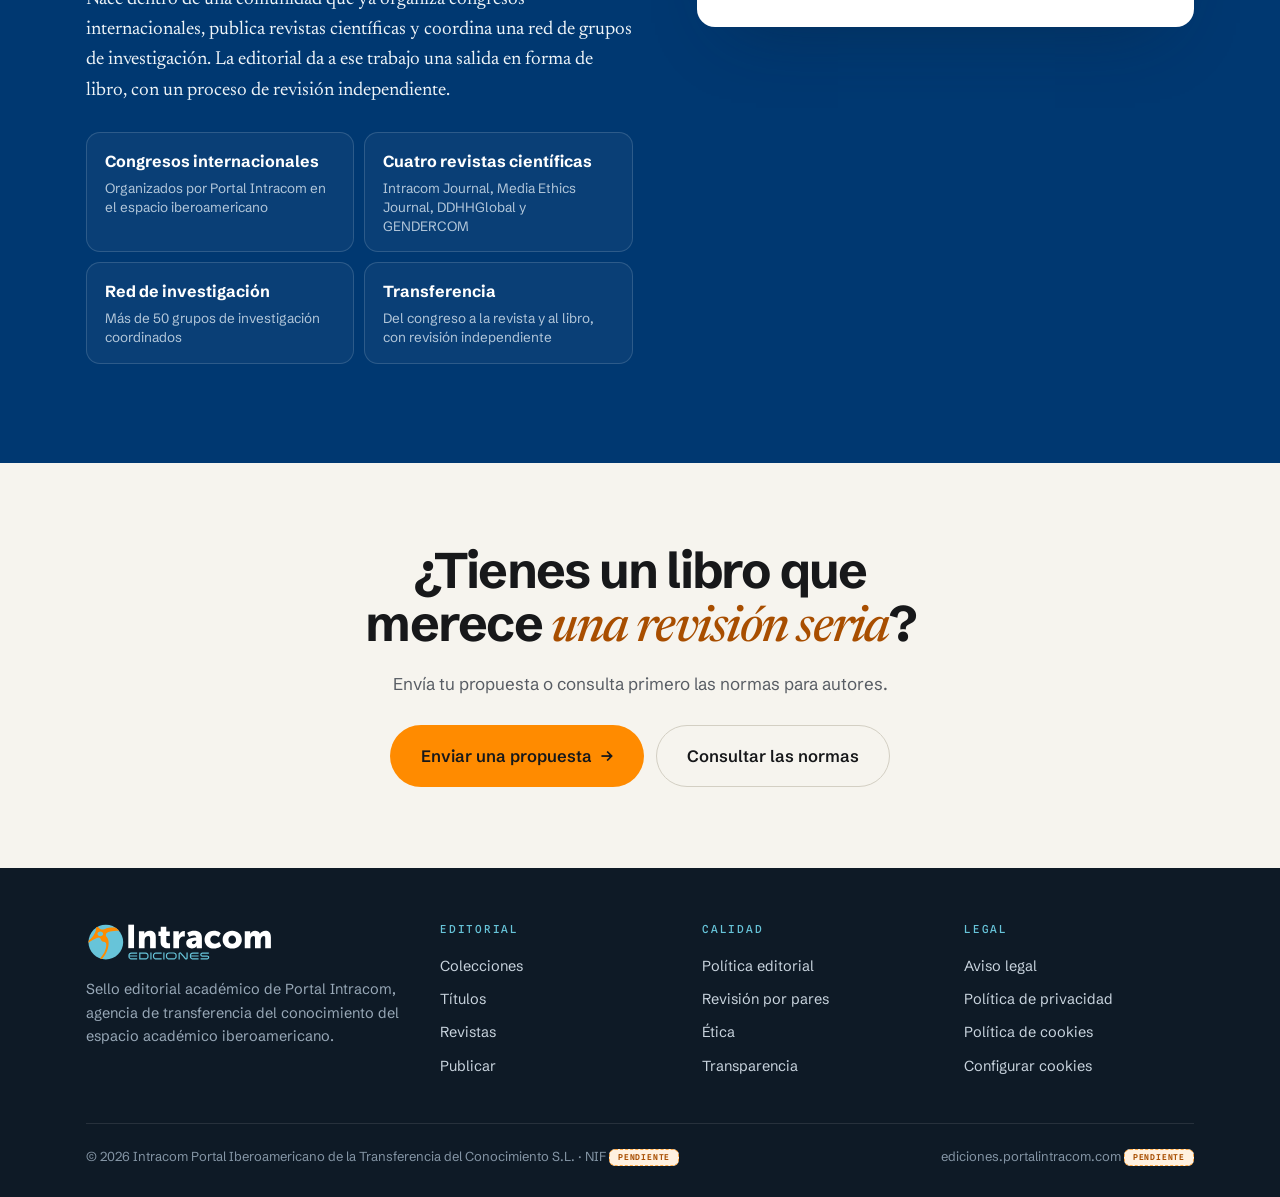
==== commit 6f27426b: "La revista GENDERCOM, en la sección de revistas Co-Authored-By: Claude Opus 5 <noreply@anthropic.com" ====
--- a/index.html
+++ b/index.html
@@ -9,6 +9,9 @@
 <link rel="preconnect" href="https://fonts.gstatic.com" crossorigin>
 <link href="https://fonts.googleapis.com/css2?family=Schibsted+Grotesk:wght@400;500;600;700;800&family=Newsreader:ital,opsz,wght@0,6..72,400;0,6..72,500;0,6..72,600;1,6..72,400;1,6..72,500&family=Spline+Sans+Mono:wght@400;500;600&display=swap" rel="stylesheet">
 <link rel="stylesheet" href="ediciones.css">
+<link rel="icon" type="image/png" sizes="32x32" href="/favicon-32.png">
+<link rel="icon" type="image/png" sizes="512x512" href="/favicon-512.png">
+<link rel="apple-touch-icon" sizes="180x180" href="/favicon-180.png">
 </head>
 <body>
 <header class="nav" id="nav">
@@ -84,13 +87,14 @@
 <section class="section alt" id="revistas" data-screen-label="04 Revistas" data-name="Revistas">
 <div class="container">
 <div class="sec-head">
-<div><p class="sec-no"><b>04</b> / 08 · Revistas</p><h2 class="h-title">Tres revistas científicas</h2></div>
-<p class="lead">Ediciones Intracom publica también tres revistas. Cada una dialoga con una colección: si tu trabajo no encaja como libro, puede encajar como artículo.</p>
+<div><p class="sec-no"><b>04</b> / 08 · Revistas</p><h2 class="h-title">Cuatro revistas científicas</h2></div>
+<p class="lead">Ediciones Intracom publica también cuatro revistas. Cada una dialoga con una colección: si tu trabajo no encaja como libro, puede encajar como artículo.</p>
 </div>
 <div class="journals">
 <a class="journal" href="https://intracom.es/" target="_blank" rel="noopener" style="--cc:var(--c-com)"><div class="j-cover"><span class="j-badge">Desde 2021</span><img src="revista-intracom-journal.jpg" alt="Portada de Intracom Journal, vol. 5, núm. 1"></div><div class="j-body"><h3>Intracom Journal</h3><p class="j-sub">Investigación y transferencia en comunicación y ciencias sociales</p><p class="j-data">ISSN 2952-2560<br>Vol. 5, núm. 1 · junio 2026</p><div class="j-link"><span class="aff"><i></i><span>Afín a <b>Estudios de Comunicación</b></span></span></div><span class="btn btn-primary btn-sm j-btn">Visitar revista <span class="arr">↗</span></span></div></a>
 <a class="journal" href="https://mediaethics-journal.portalintracom.com/" target="_blank" rel="noopener" style="--cc:var(--c-com)"><div class="j-cover"><span class="j-badge new">Nueva</span><img src="revista-media-ethics.png" alt="Portada de Media Ethics Journal, vol. 1, núm. 1"></div><div class="j-body"><h3>Media Ethics Journal</h3><p class="j-sub">Iberoamerican Journal of Media and AI Ethics · Ética de los medios e inteligencia artificial</p><p class="j-data">ISSN <span class="pend" data-pend="ISSN de Media Ethics Journal"></span><br>Vol. 1, núm. 1 · diciembre 2026</p><div class="j-link"><span class="aff"><i></i><span>Afín a <b>Estudios de Comunicación</b></span></span></div><span class="btn btn-primary btn-sm j-btn">Visitar revista <span class="arr">↗</span></span></div></a>
 <a class="journal" href="https://ddhhglobal-journal.portalintracom.com/" target="_blank" rel="noopener" style="--cc:var(--c-ddhh)"><div class="j-cover"><span class="j-badge new">Nueva</span><img src="revista-ddhhglobal.jpg" alt="Portada de DDHHGlobal, núm. 1"></div><div class="j-body"><h3>DDHHGlobal</h3><p class="j-sub">Revista Iberoamericana de Derechos Humanos y Globalización</p><p class="j-data">ISSN <span class="pend" data-pend="ISSN de DDHHGlobal"></span><br>Núm. 1 · diciembre 2026</p><div class="j-link"><span class="aff"><i></i><span>Afín a <b>Pensamiento Crítico y DD. HH.</b></span></span></div><span class="btn btn-primary btn-sm j-btn">Visitar revista <span class="arr">↗</span></span></div></a>
+<a class="journal" href="https://gendercom-journal.portalintracom.com/" target="_blank" rel="noopener" style="--cc:var(--c-gen)"><div class="j-cover"><span class="j-badge new">Nueva</span><img src="revista-gendercom.jpg" alt="Portada de GENDERCOM Journal, núm. 1"></div><div class="j-body"><h3>GENDERCOM</h3><p class="j-sub">Revista Iberoamericana de Género, Comunicación y Cultura</p><p class="j-data">ISSN <span class="pend" data-pend="ISSN de GENDERCOM"></span><br>Núm. 1 · diciembre 2026</p><div class="j-link"><span class="aff"><i></i><span>Afín a <b>Estudios de Género</b></span></span></div><span class="btn btn-primary btn-sm j-btn">Visitar revista <span class="arr">↗</span></span></div></a>
 </div>
 </div>
 </section>
@@ -239,7 +243,7 @@
 <p>Nace dentro de una comunidad que ya organiza congresos internacionales, publica revistas científicas y coordina una red de grupos de investigación. La editorial da a ese trabajo una salida en forma de libro, con un proceso de revisión independiente.</p>
 <div class="family">
 <div><b>Congresos internacionales</b><span>Organizados por Portal Intracom en el espacio iberoamericano</span></div>
-<div><b>Tres revistas científicas</b><span>Intracom Journal, Media Ethics Journal y DDHHGlobal</span></div>
+<div><b>Cuatro revistas científicas</b><span>Intracom Journal, Media Ethics Journal, DDHHGlobal y GENDERCOM</span></div>
 <div><b>Red de investigación</b><span>Más de 50 grupos de investigación coordinados</span></div>
 <div><b>Transferencia</b><span>Del congreso a la revista y al libro, con revisión independiente</span></div>
 </div>
--- a/ediciones.css
+++ b/ediciones.css
@@ -236,7 +236,7 @@
 .call dd{display:inline;margin:0 0 0 4px}
 @media(max-width:560px){.call{grid-template-columns:1fr}}
 /* ============ REVISTAS ============ */
-.journals{display:grid;grid-template-columns:repeat(3,minmax(0,1fr));gap:clamp(18px,2.4vw,30px)}
+.journals{display:grid;grid-template-columns:repeat(4,minmax(0,1fr));gap:clamp(18px,2.4vw,30px)}
 .journal{background:var(--surface);border:1px solid var(--border);border-radius:var(--radius);overflow:hidden;display:flex;flex-direction:column;text-decoration:none;color:var(--ink);transition:transform .35s cubic-bezier(.2,.7,.3,1),box-shadow .35s}
 .journal:hover{transform:translateY(-5px);box-shadow:var(--shadow-lg);color:var(--ink)}
 .j-cover{aspect-ratio:3/4;background:repeating-linear-gradient(135deg,color-mix(in srgb,var(--sky) 22%,var(--surface)) 0 11px,color-mix(in srgb,var(--sky) 11%,var(--surface)) 11px 22px);display:grid;place-items:center;border-bottom:1px solid var(--border);position:relative}
@@ -256,6 +256,7 @@
 .j-link .aff i{width:10px;height:10px;border-radius:2px;background:var(--cc)}
 .j-link b{font-weight:600;color:var(--ink)}
 .bridge{margin-top:26px;display:flex;gap:14px;align-items:center;justify-content:center;flex-wrap:wrap;font-size:15px;color:var(--muted);text-align:center}
+@media(max-width:1120px){.journals{grid-template-columns:repeat(2,minmax(0,1fr))}}
 @media(max-width:900px){.journals{grid-template-columns:1fr;max-width:460px;margin-inline:auto}}
 /* ============ PUBLICAR ============ */
 .pub-yesno{display:grid;grid-template-columns:1fr 1fr;gap:18px}
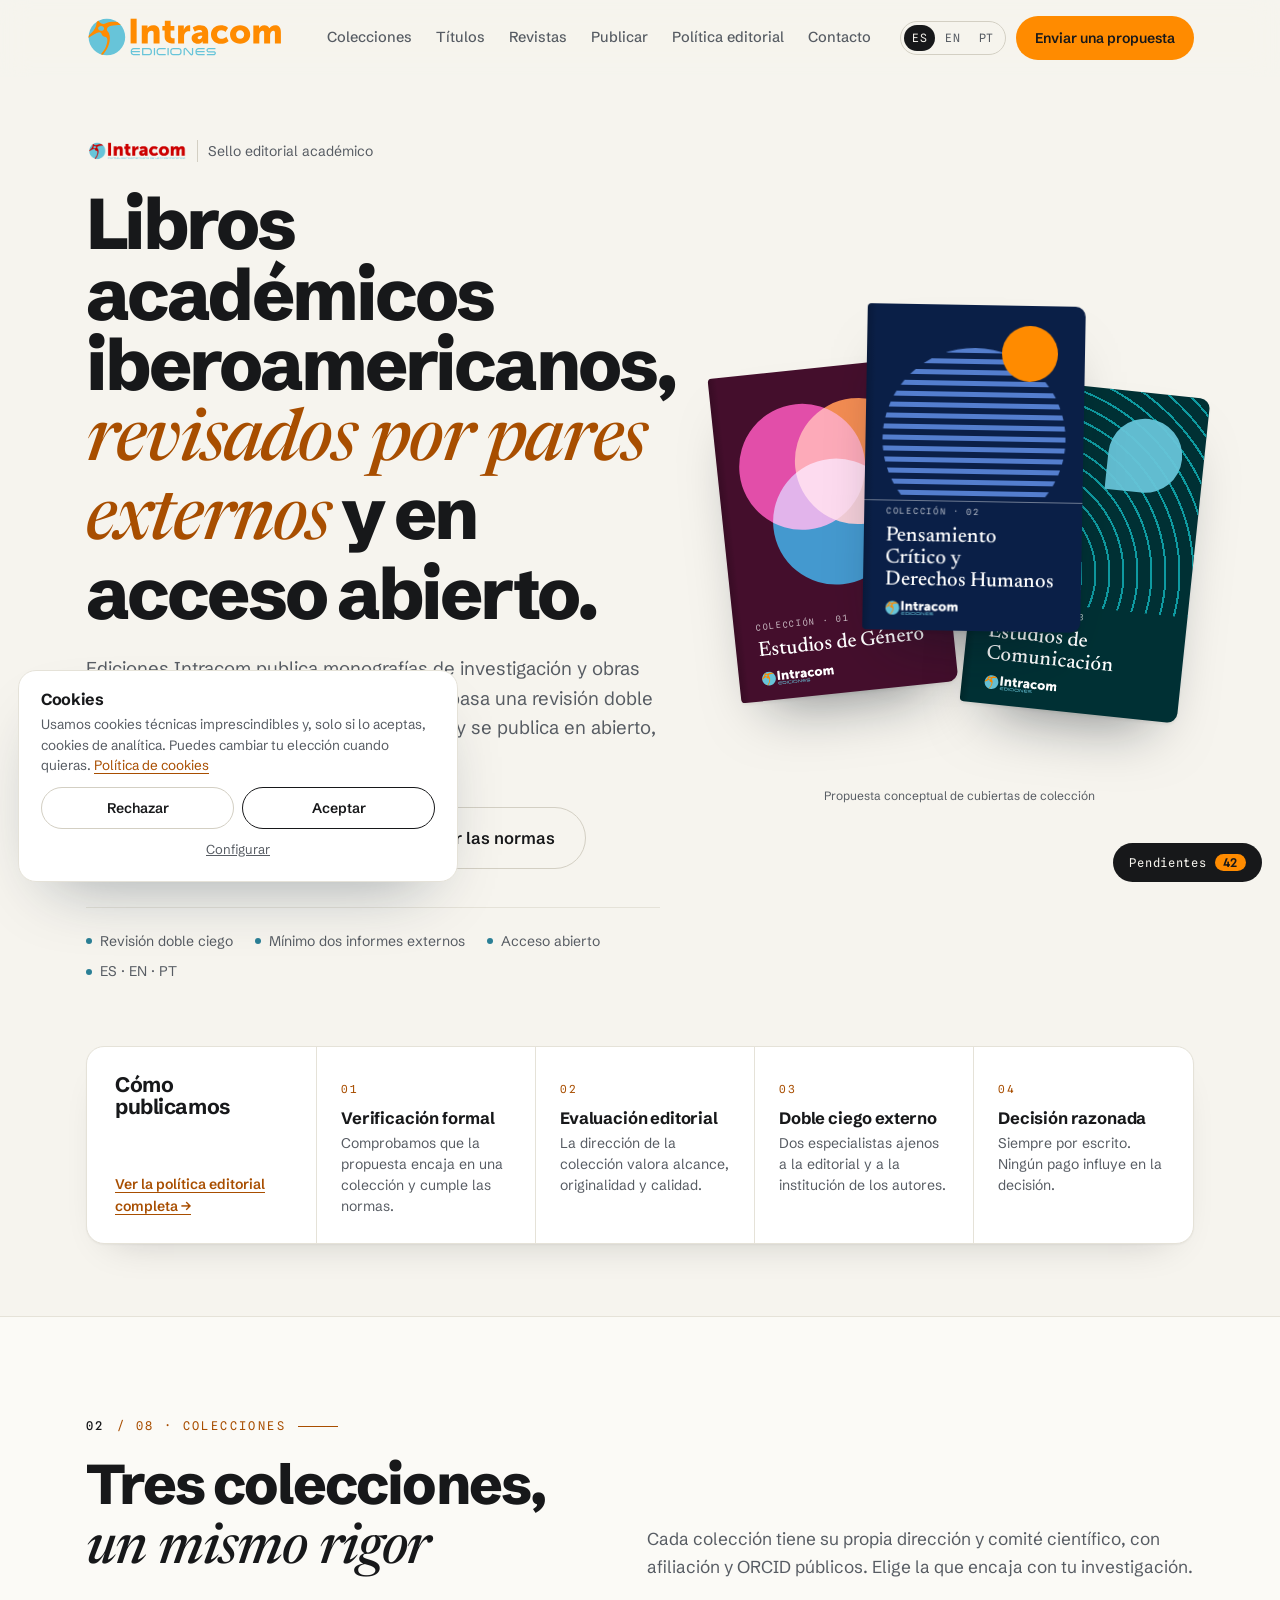
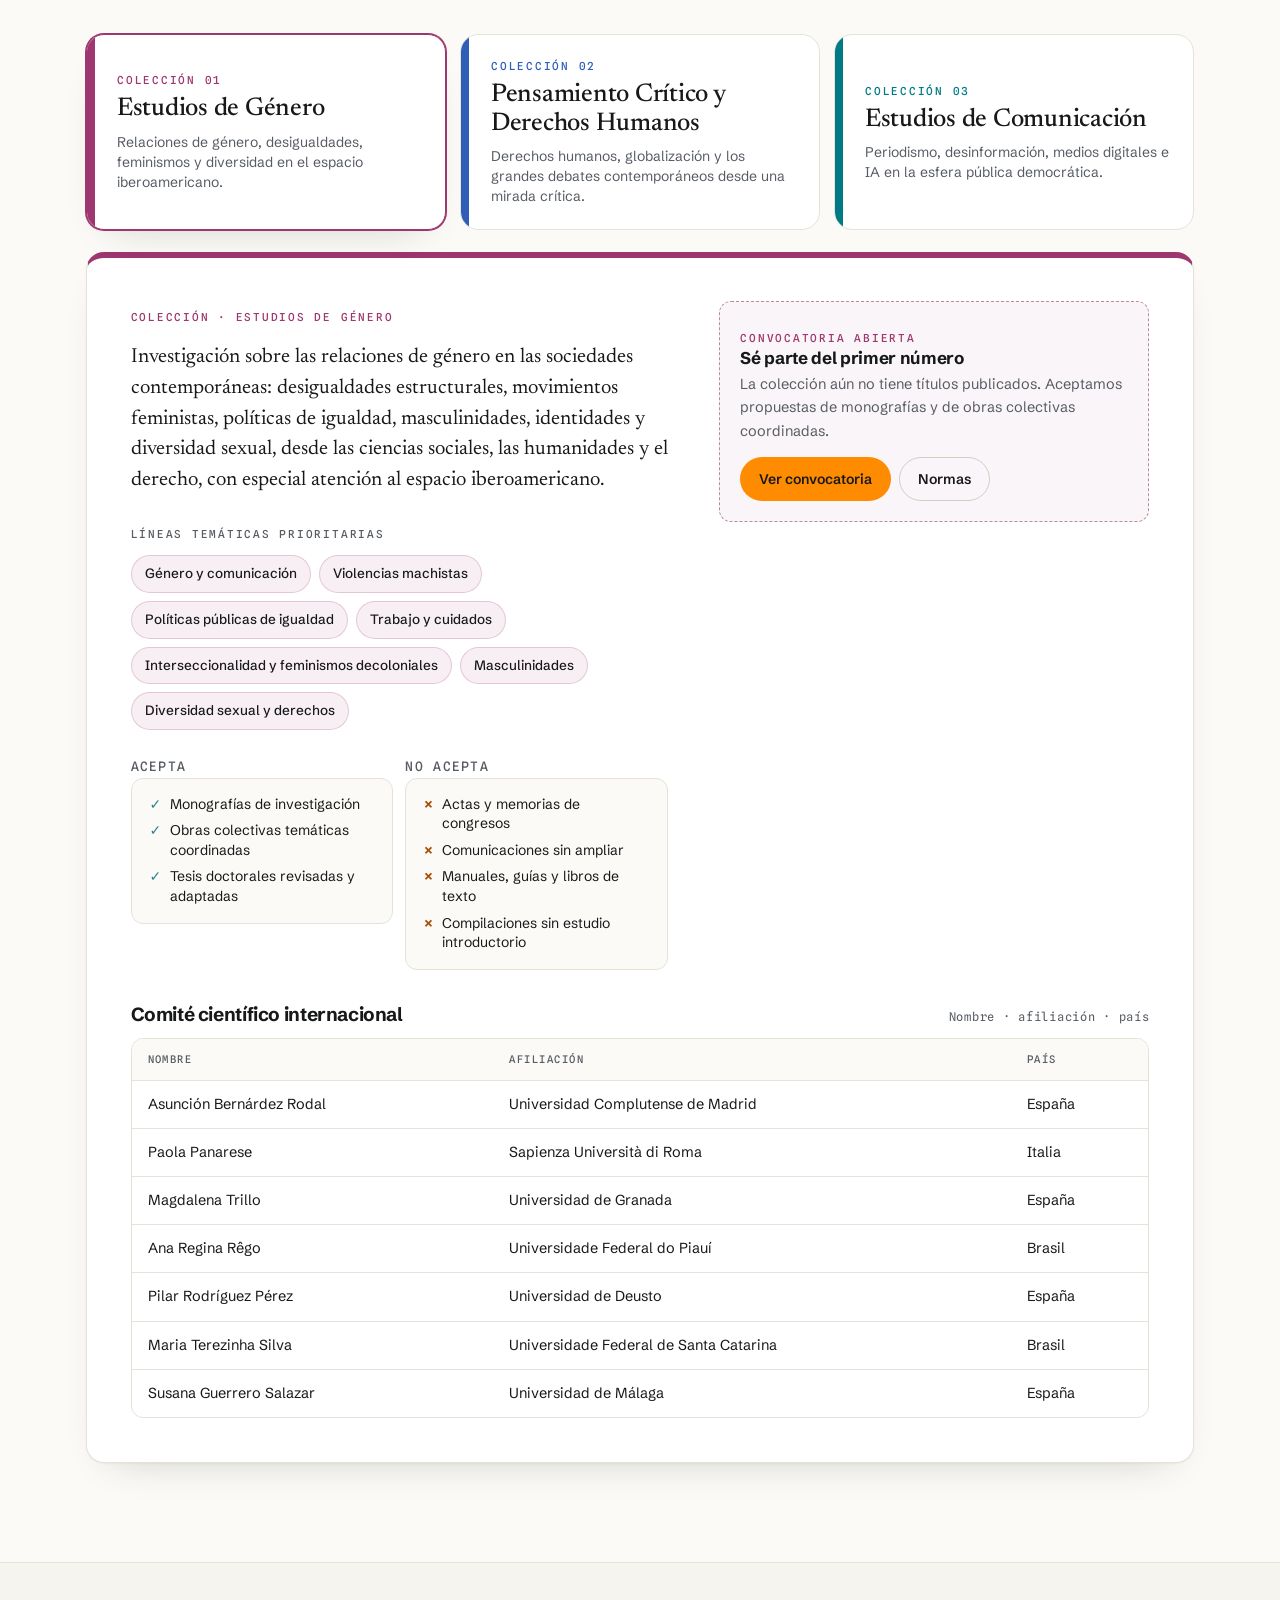
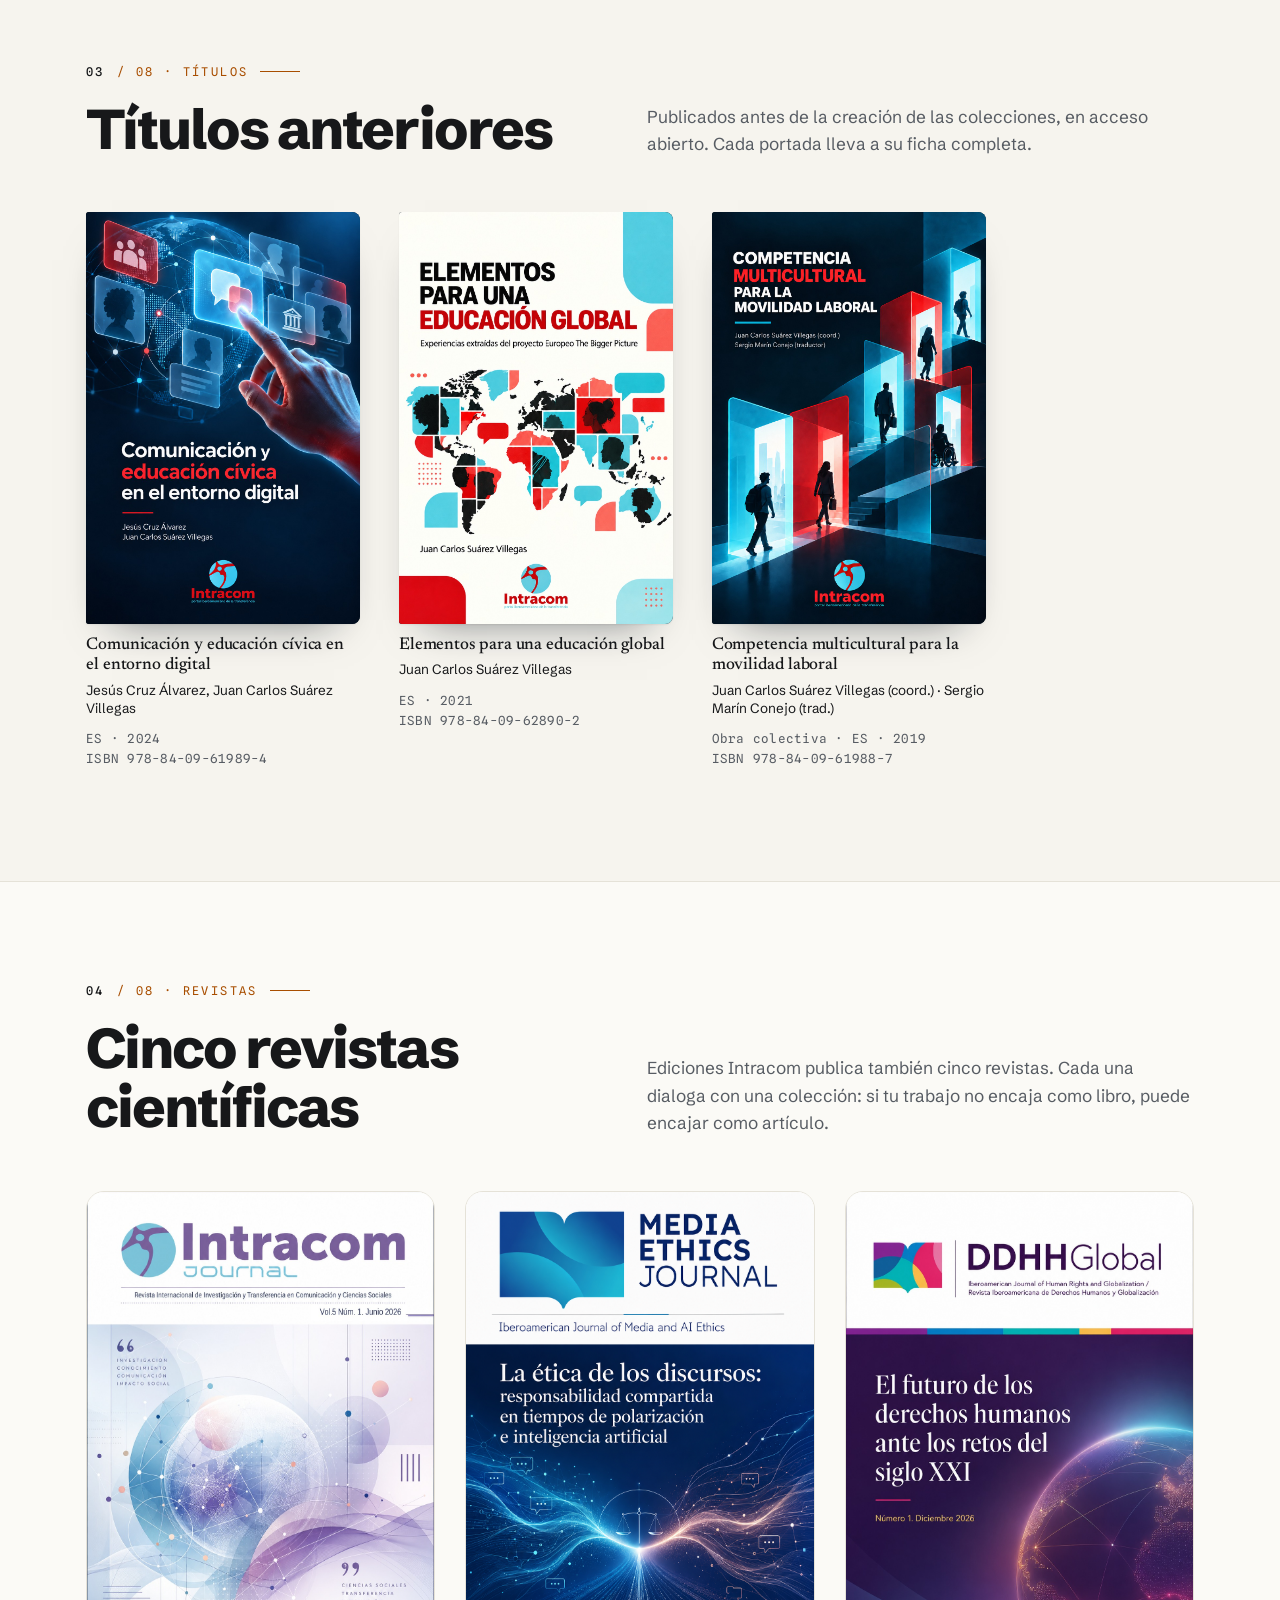
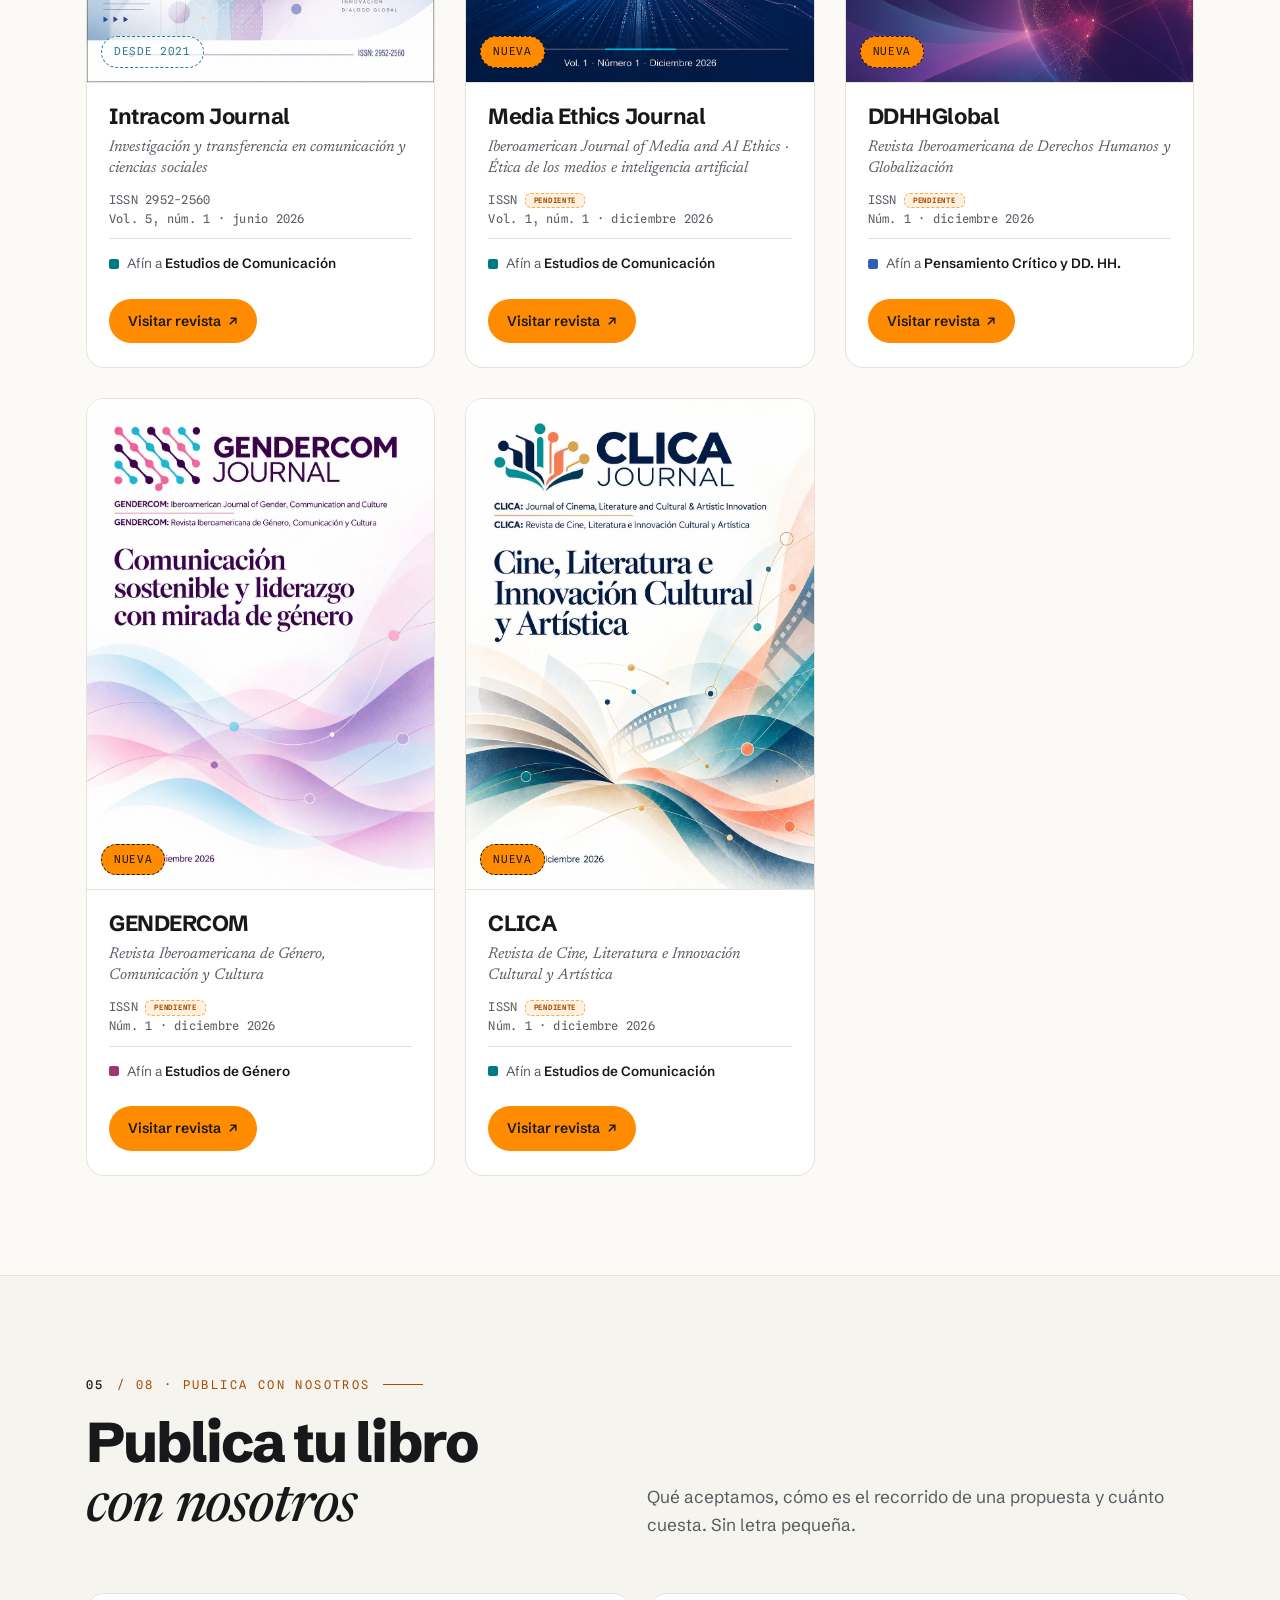
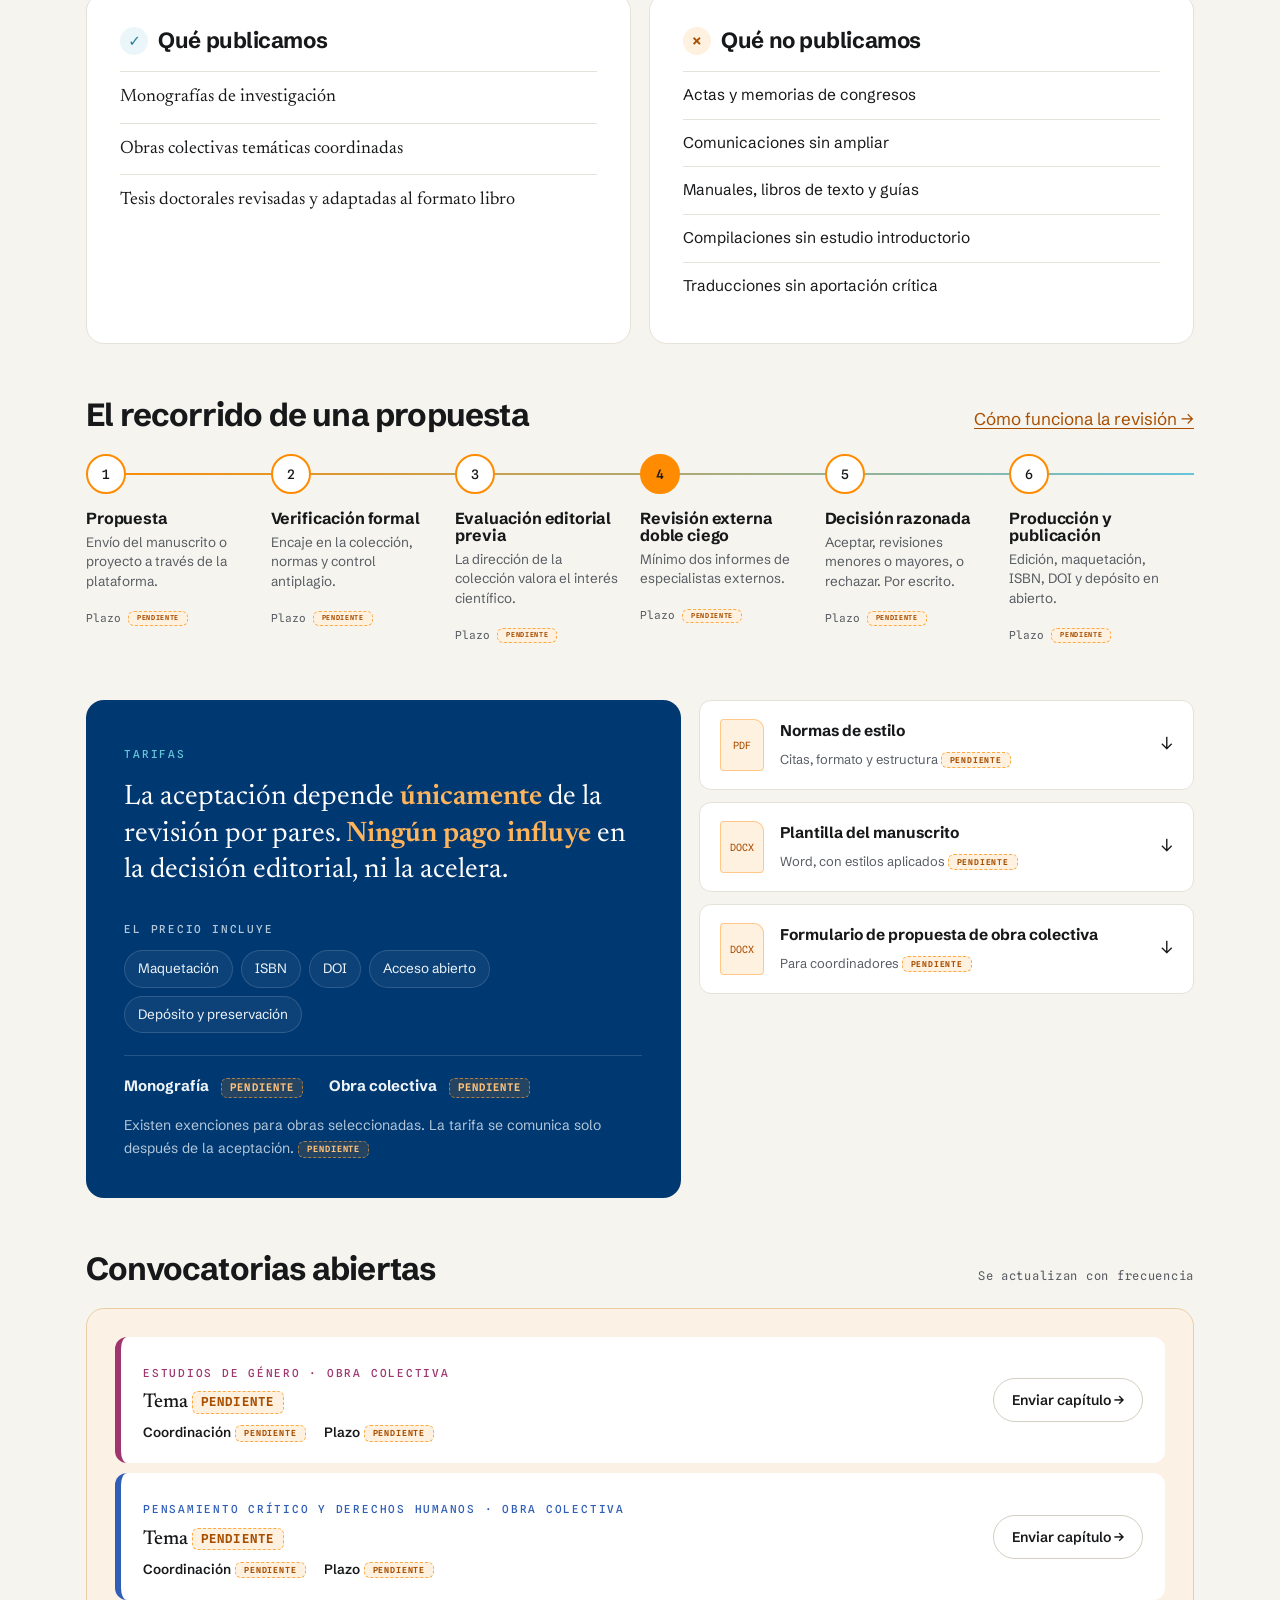
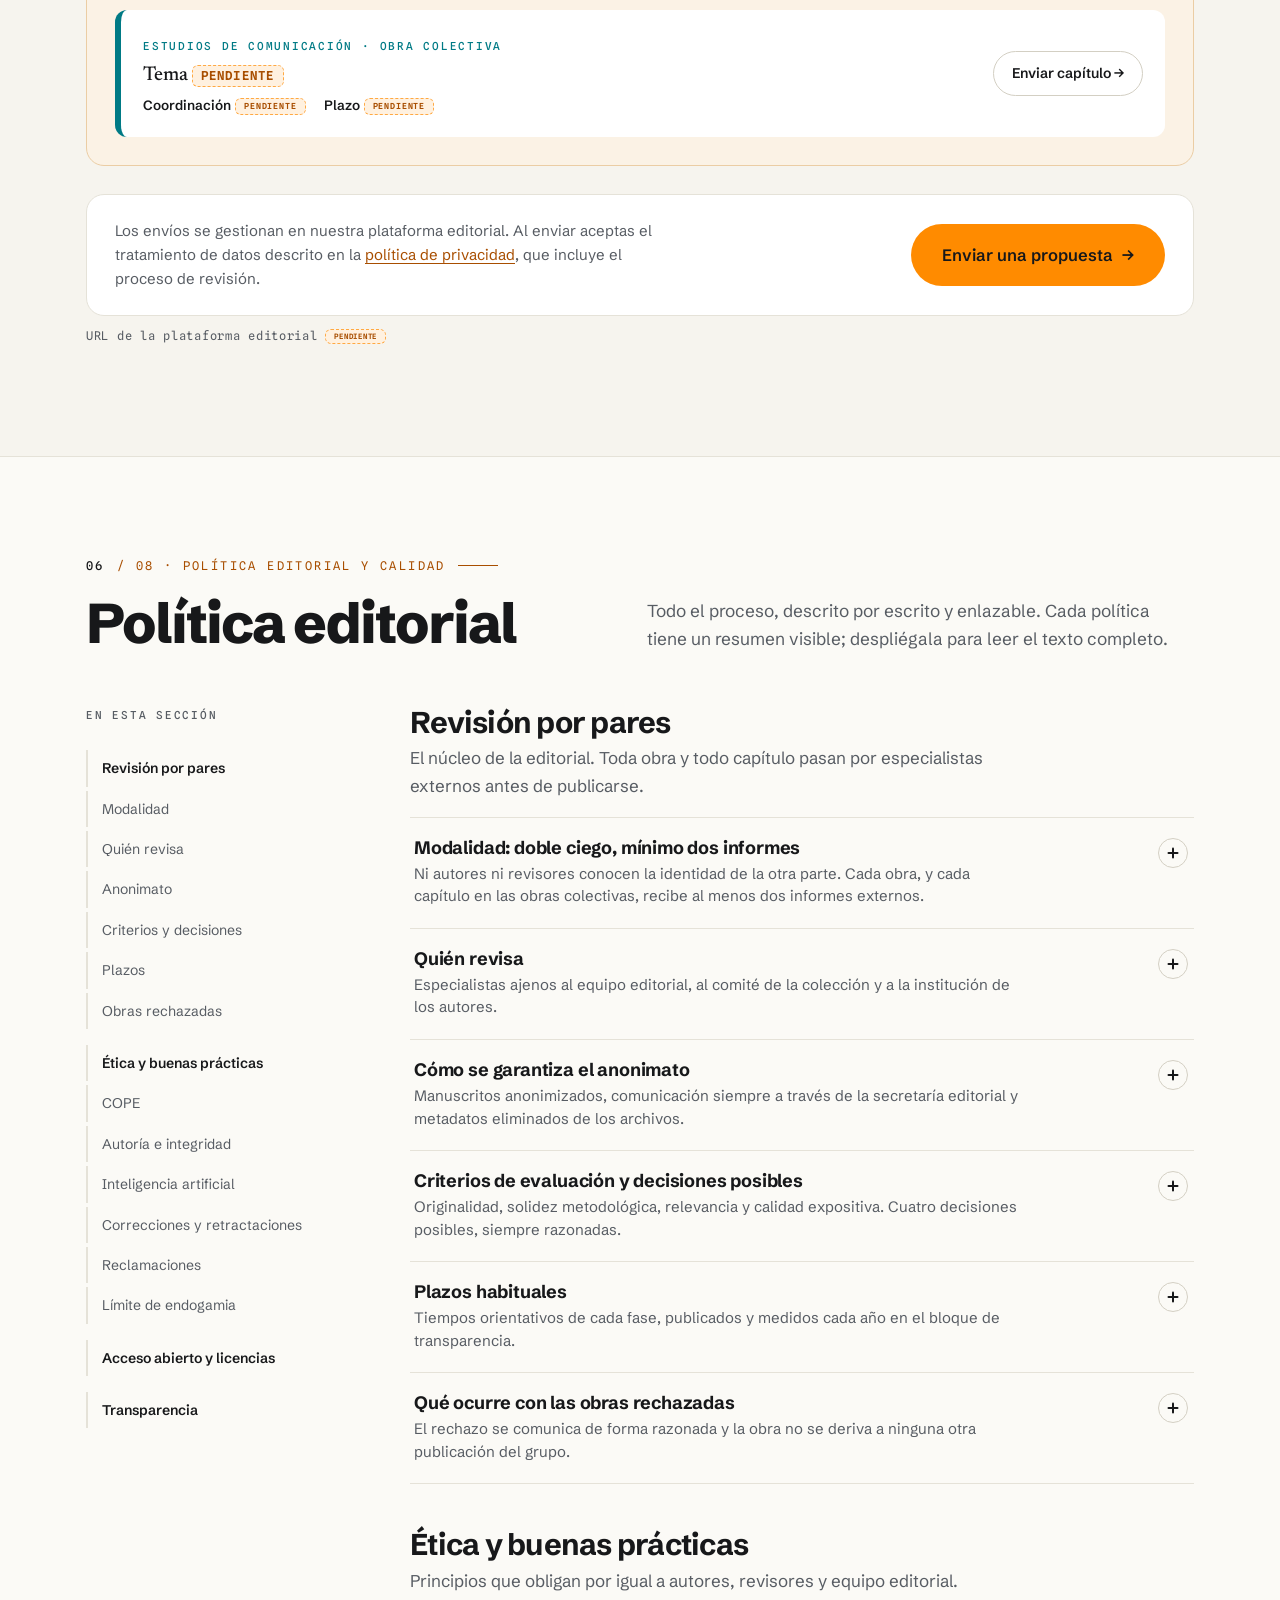
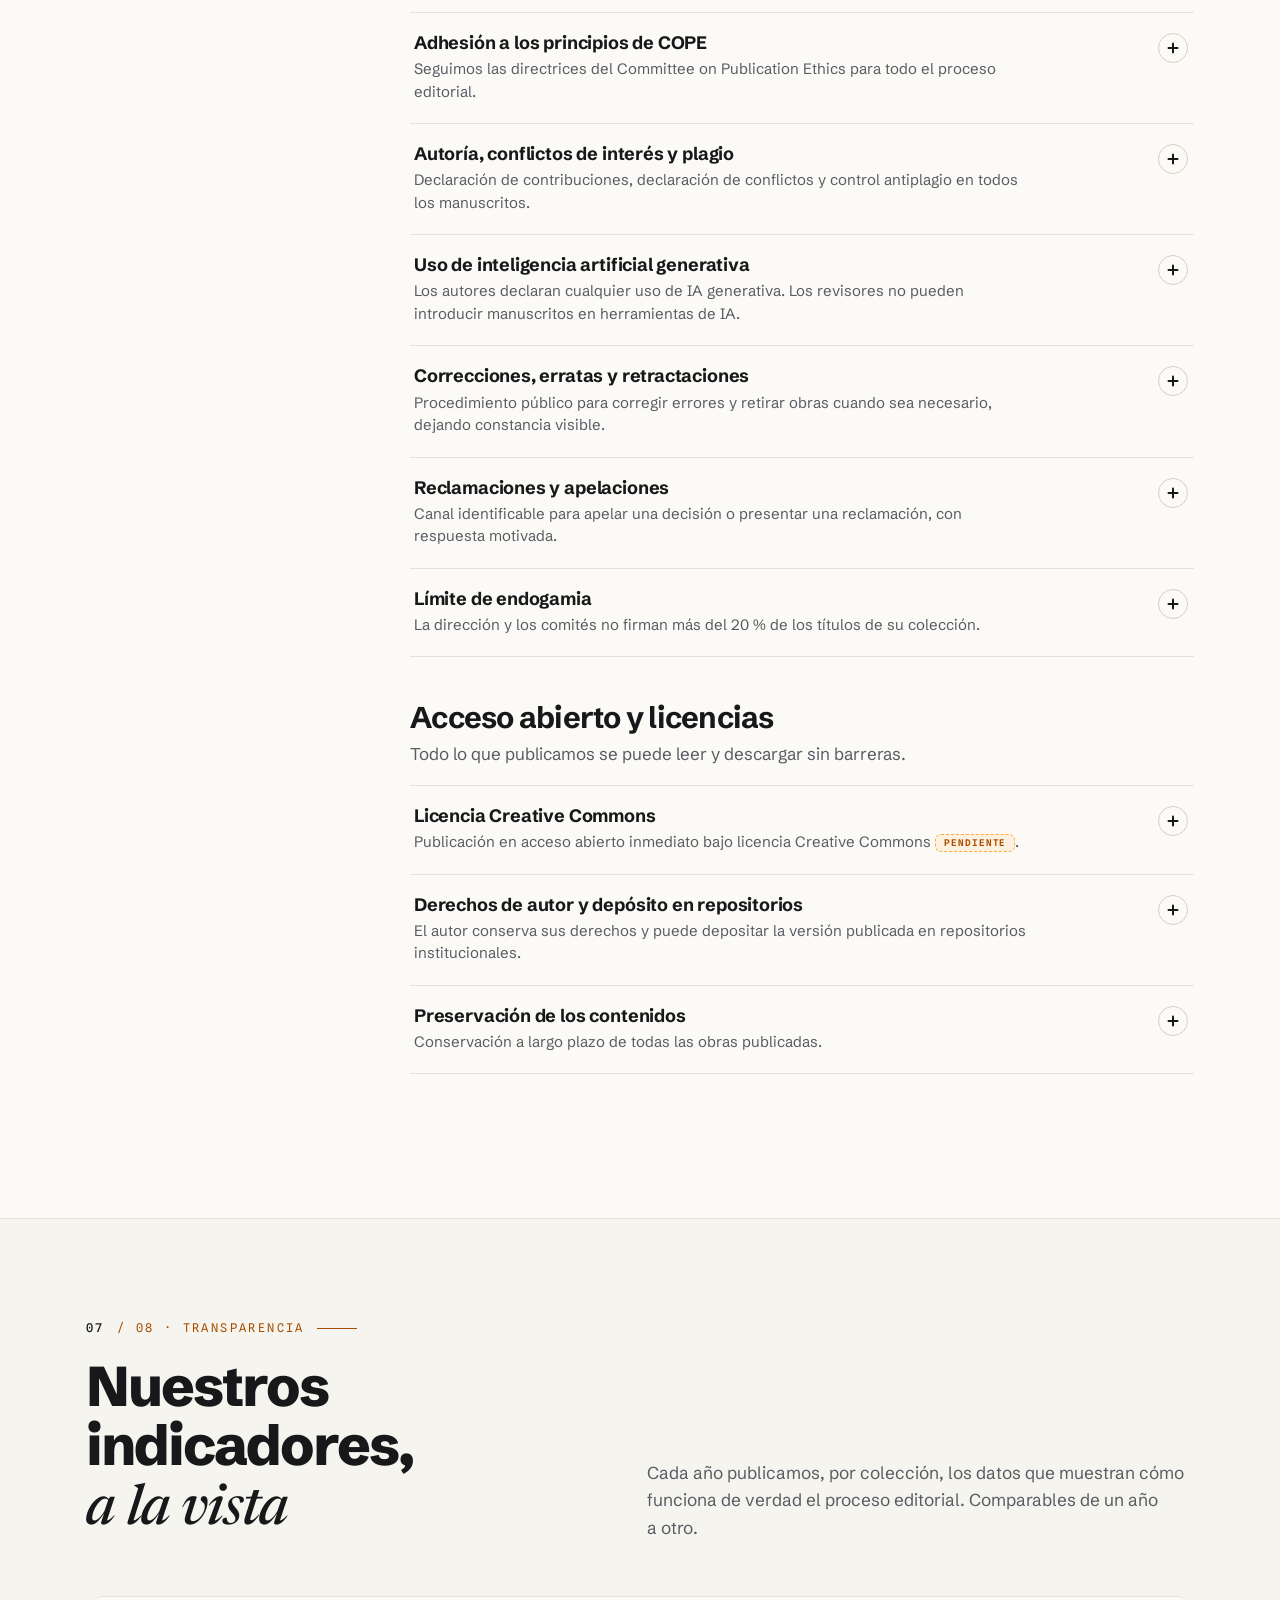
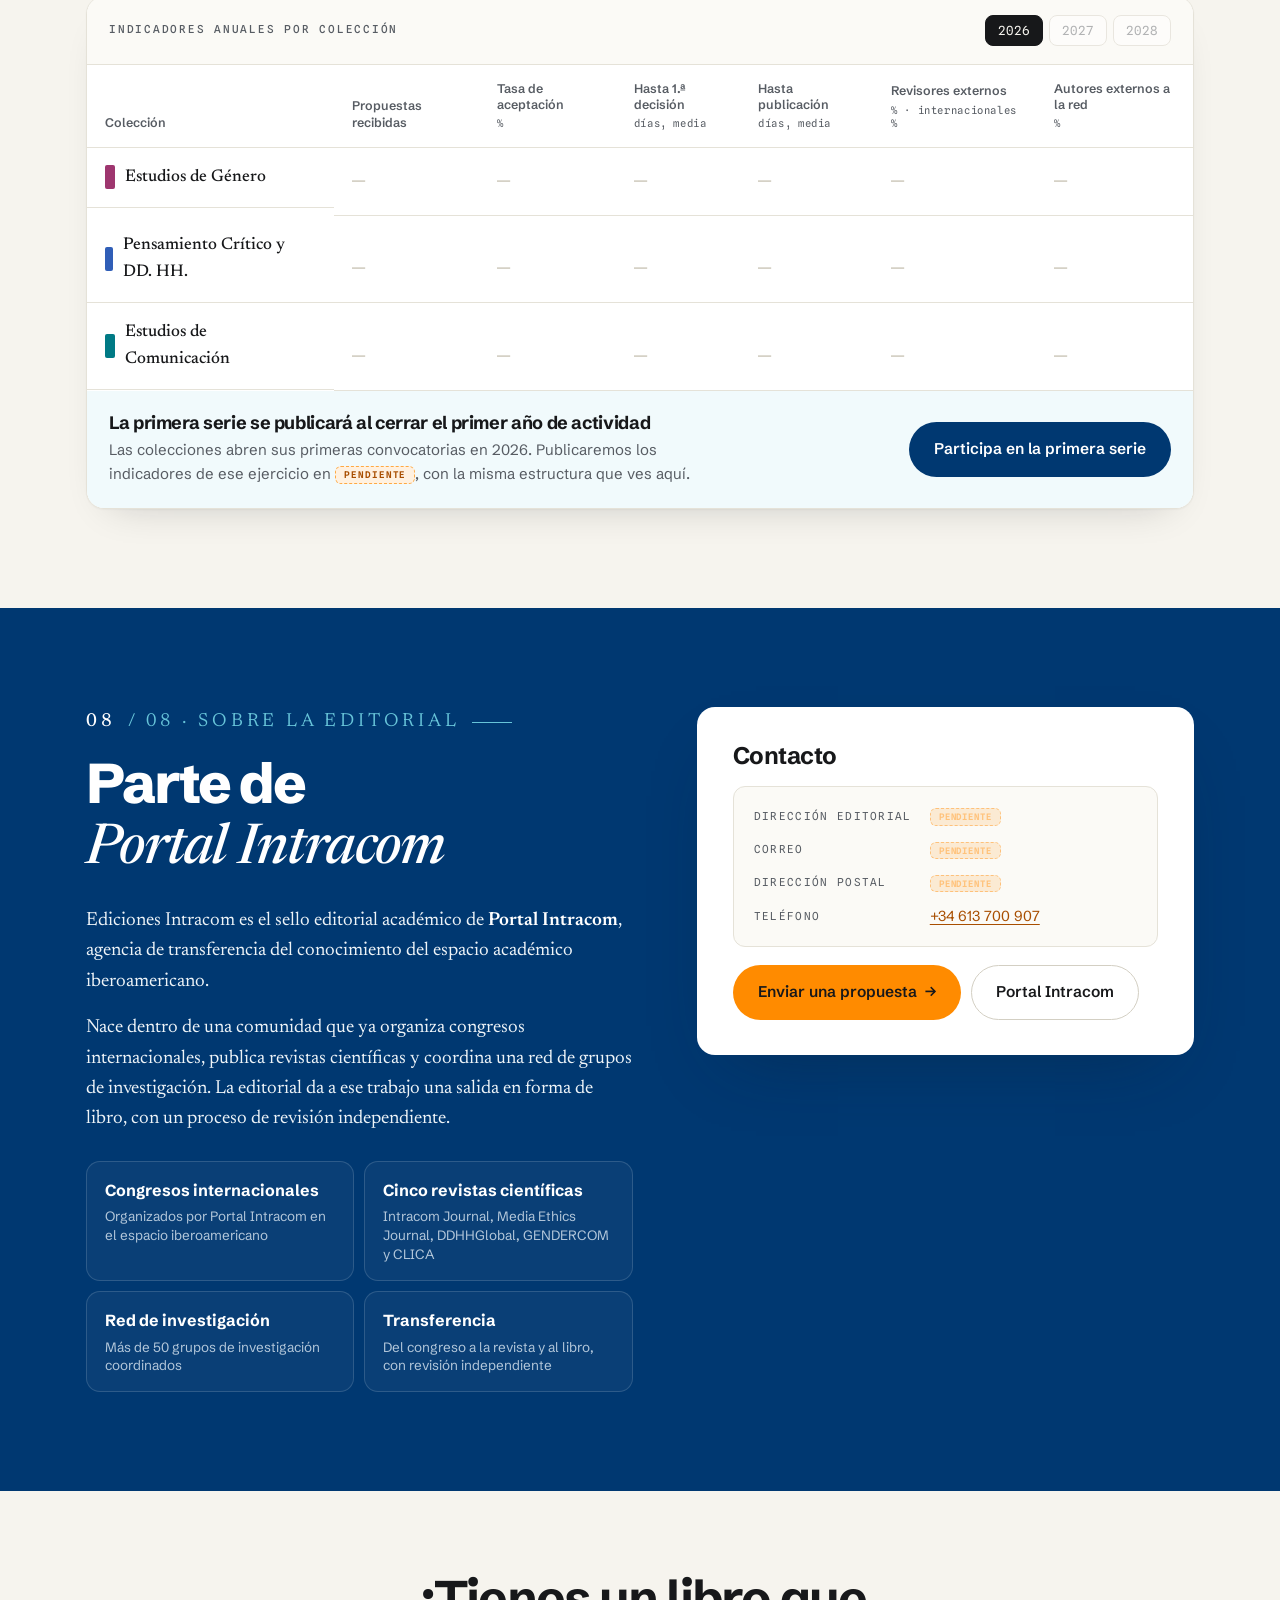
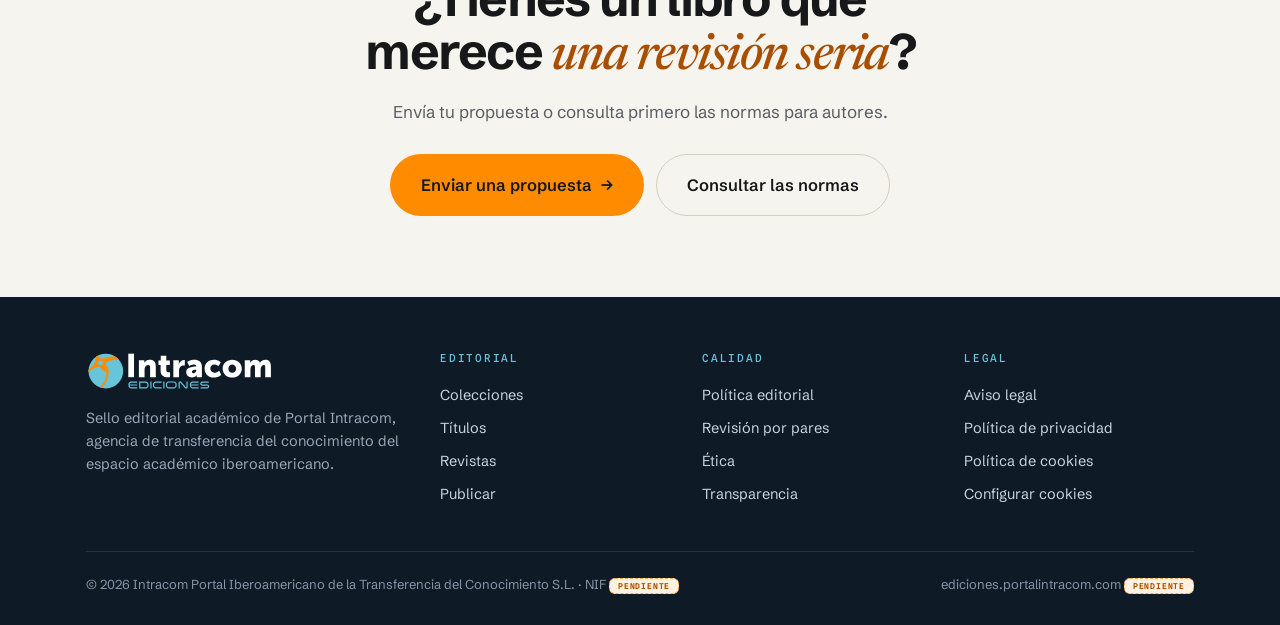
==== commit a159e012: "La revista CLICA, en la sección de revistas Co-Authored-By: Claude Opus 5.5 <noreply@anthropic.com>" ====
--- a/index.html
+++ b/index.html
@@ -87,14 +87,15 @@
 <section class="section alt" id="revistas" data-screen-label="04 Revistas" data-name="Revistas">
 <div class="container">
 <div class="sec-head">
-<div><p class="sec-no"><b>04</b> / 08 · Revistas</p><h2 class="h-title">Cuatro revistas científicas</h2></div>
-<p class="lead">Ediciones Intracom publica también cuatro revistas. Cada una dialoga con una colección: si tu trabajo no encaja como libro, puede encajar como artículo.</p>
+<div><p class="sec-no"><b>04</b> / 08 · Revistas</p><h2 class="h-title">Cinco revistas científicas</h2></div>
+<p class="lead">Ediciones Intracom publica también cinco revistas. Cada una dialoga con una colección: si tu trabajo no encaja como libro, puede encajar como artículo.</p>
 </div>
 <div class="journals">
 <a class="journal" href="https://intracom.es/" target="_blank" rel="noopener" style="--cc:var(--c-com)"><div class="j-cover"><span class="j-badge">Desde 2021</span><img src="revista-intracom-journal.jpg" alt="Portada de Intracom Journal, vol. 5, núm. 1"></div><div class="j-body"><h3>Intracom Journal</h3><p class="j-sub">Investigación y transferencia en comunicación y ciencias sociales</p><p class="j-data">ISSN 2952-2560<br>Vol. 5, núm. 1 · junio 2026</p><div class="j-link"><span class="aff"><i></i><span>Afín a <b>Estudios de Comunicación</b></span></span></div><span class="btn btn-primary btn-sm j-btn">Visitar revista <span class="arr">↗</span></span></div></a>
 <a class="journal" href="https://mediaethics-journal.portalintracom.com/" target="_blank" rel="noopener" style="--cc:var(--c-com)"><div class="j-cover"><span class="j-badge new">Nueva</span><img src="revista-media-ethics.png" alt="Portada de Media Ethics Journal, vol. 1, núm. 1"></div><div class="j-body"><h3>Media Ethics Journal</h3><p class="j-sub">Iberoamerican Journal of Media and AI Ethics · Ética de los medios e inteligencia artificial</p><p class="j-data">ISSN <span class="pend" data-pend="ISSN de Media Ethics Journal"></span><br>Vol. 1, núm. 1 · diciembre 2026</p><div class="j-link"><span class="aff"><i></i><span>Afín a <b>Estudios de Comunicación</b></span></span></div><span class="btn btn-primary btn-sm j-btn">Visitar revista <span class="arr">↗</span></span></div></a>
 <a class="journal" href="https://ddhhglobal-journal.portalintracom.com/" target="_blank" rel="noopener" style="--cc:var(--c-ddhh)"><div class="j-cover"><span class="j-badge new">Nueva</span><img src="revista-ddhhglobal.jpg" alt="Portada de DDHHGlobal, núm. 1"></div><div class="j-body"><h3>DDHHGlobal</h3><p class="j-sub">Revista Iberoamericana de Derechos Humanos y Globalización</p><p class="j-data">ISSN <span class="pend" data-pend="ISSN de DDHHGlobal"></span><br>Núm. 1 · diciembre 2026</p><div class="j-link"><span class="aff"><i></i><span>Afín a <b>Pensamiento Crítico y DD. HH.</b></span></span></div><span class="btn btn-primary btn-sm j-btn">Visitar revista <span class="arr">↗</span></span></div></a>
 <a class="journal" href="https://gendercom-journal.portalintracom.com/" target="_blank" rel="noopener" style="--cc:var(--c-gen)"><div class="j-cover"><span class="j-badge new">Nueva</span><img src="revista-gendercom.jpg" alt="Portada de GENDERCOM Journal, núm. 1"></div><div class="j-body"><h3>GENDERCOM</h3><p class="j-sub">Revista Iberoamericana de Género, Comunicación y Cultura</p><p class="j-data">ISSN <span class="pend" data-pend="ISSN de GENDERCOM"></span><br>Núm. 1 · diciembre 2026</p><div class="j-link"><span class="aff"><i></i><span>Afín a <b>Estudios de Género</b></span></span></div><span class="btn btn-primary btn-sm j-btn">Visitar revista <span class="arr">↗</span></span></div></a>
+<a class="journal" href="https://clica-journal.portalintracom.com/" target="_blank" rel="noopener" style="--cc:var(--c-com)"><div class="j-cover"><span class="j-badge new">Nueva</span><img src="revista-clica.jpg" alt="Portada de CLICA Journal, núm. 1"></div><div class="j-body"><h3>CLICA</h3><p class="j-sub">Revista de Cine, Literatura e Innovación Cultural y Artística</p><p class="j-data">ISSN <span class="pend" data-pend="ISSN de CLICA"></span><br>Núm. 1 · diciembre 2026</p><div class="j-link"><span class="aff"><i></i><span>Afín a <b>Estudios de Comunicación</b></span></span></div><span class="btn btn-primary btn-sm j-btn">Visitar revista <span class="arr">↗</span></span></div></a>
 </div>
 </div>
 </section>
@@ -243,7 +244,7 @@
 <p>Nace dentro de una comunidad que ya organiza congresos internacionales, publica revistas científicas y coordina una red de grupos de investigación. La editorial da a ese trabajo una salida en forma de libro, con un proceso de revisión independiente.</p>
 <div class="family">
 <div><b>Congresos internacionales</b><span>Organizados por Portal Intracom en el espacio iberoamericano</span></div>
-<div><b>Cuatro revistas científicas</b><span>Intracom Journal, Media Ethics Journal, DDHHGlobal y GENDERCOM</span></div>
+<div><b>Cinco revistas científicas</b><span>Intracom Journal, Media Ethics Journal, DDHHGlobal, GENDERCOM y CLICA</span></div>
 <div><b>Red de investigación</b><span>Más de 50 grupos de investigación coordinados</span></div>
 <div><b>Transferencia</b><span>Del congreso a la revista y al libro, con revisión independiente</span></div>
 </div>
--- a/ediciones.css
+++ b/ediciones.css
@@ -236,7 +236,7 @@
 .call dd{display:inline;margin:0 0 0 4px}
 @media(max-width:560px){.call{grid-template-columns:1fr}}
 /* ============ REVISTAS ============ */
-.journals{display:grid;grid-template-columns:repeat(4,minmax(0,1fr));gap:clamp(18px,2.4vw,30px)}
+.journals{display:grid;grid-template-columns:repeat(5,minmax(0,1fr));gap:clamp(18px,2.4vw,30px)}
 .journal{background:var(--surface);border:1px solid var(--border);border-radius:var(--radius);overflow:hidden;display:flex;flex-direction:column;text-decoration:none;color:var(--ink);transition:transform .35s cubic-bezier(.2,.7,.3,1),box-shadow .35s}
 .journal:hover{transform:translateY(-5px);box-shadow:var(--shadow-lg);color:var(--ink)}
 .j-cover{aspect-ratio:3/4;background:repeating-linear-gradient(135deg,color-mix(in srgb,var(--sky) 22%,var(--surface)) 0 11px,color-mix(in srgb,var(--sky) 11%,var(--surface)) 11px 22px);display:grid;place-items:center;border-bottom:1px solid var(--border);position:relative}
@@ -256,6 +256,7 @@
 .j-link .aff i{width:10px;height:10px;border-radius:2px;background:var(--cc)}
 .j-link b{font-weight:600;color:var(--ink)}
 .bridge{margin-top:26px;display:flex;gap:14px;align-items:center;justify-content:center;flex-wrap:wrap;font-size:15px;color:var(--muted);text-align:center}
+@media(max-width:1280px){.journals{grid-template-columns:repeat(3,minmax(0,1fr))}}
 @media(max-width:1120px){.journals{grid-template-columns:repeat(2,minmax(0,1fr))}}
 @media(max-width:900px){.journals{grid-template-columns:1fr;max-width:460px;margin-inline:auto}}
 /* ============ PUBLICAR ============ */
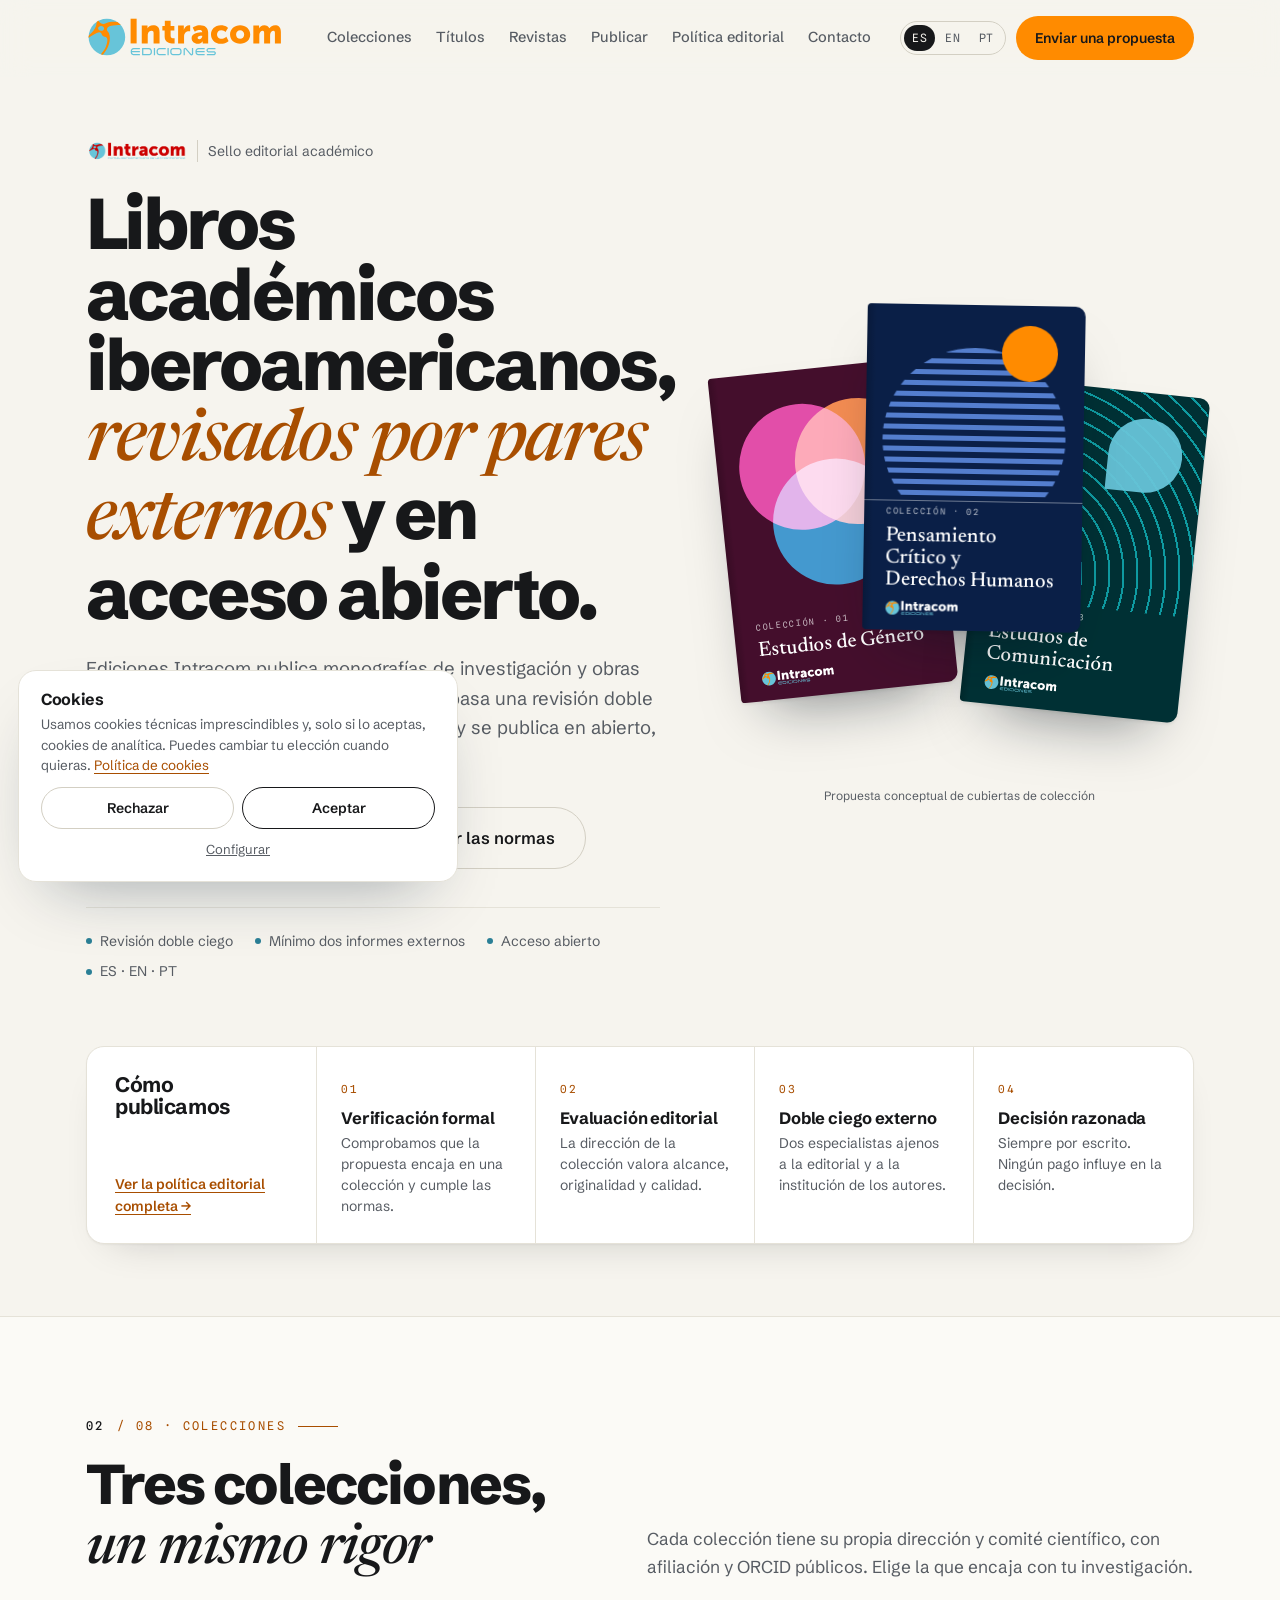
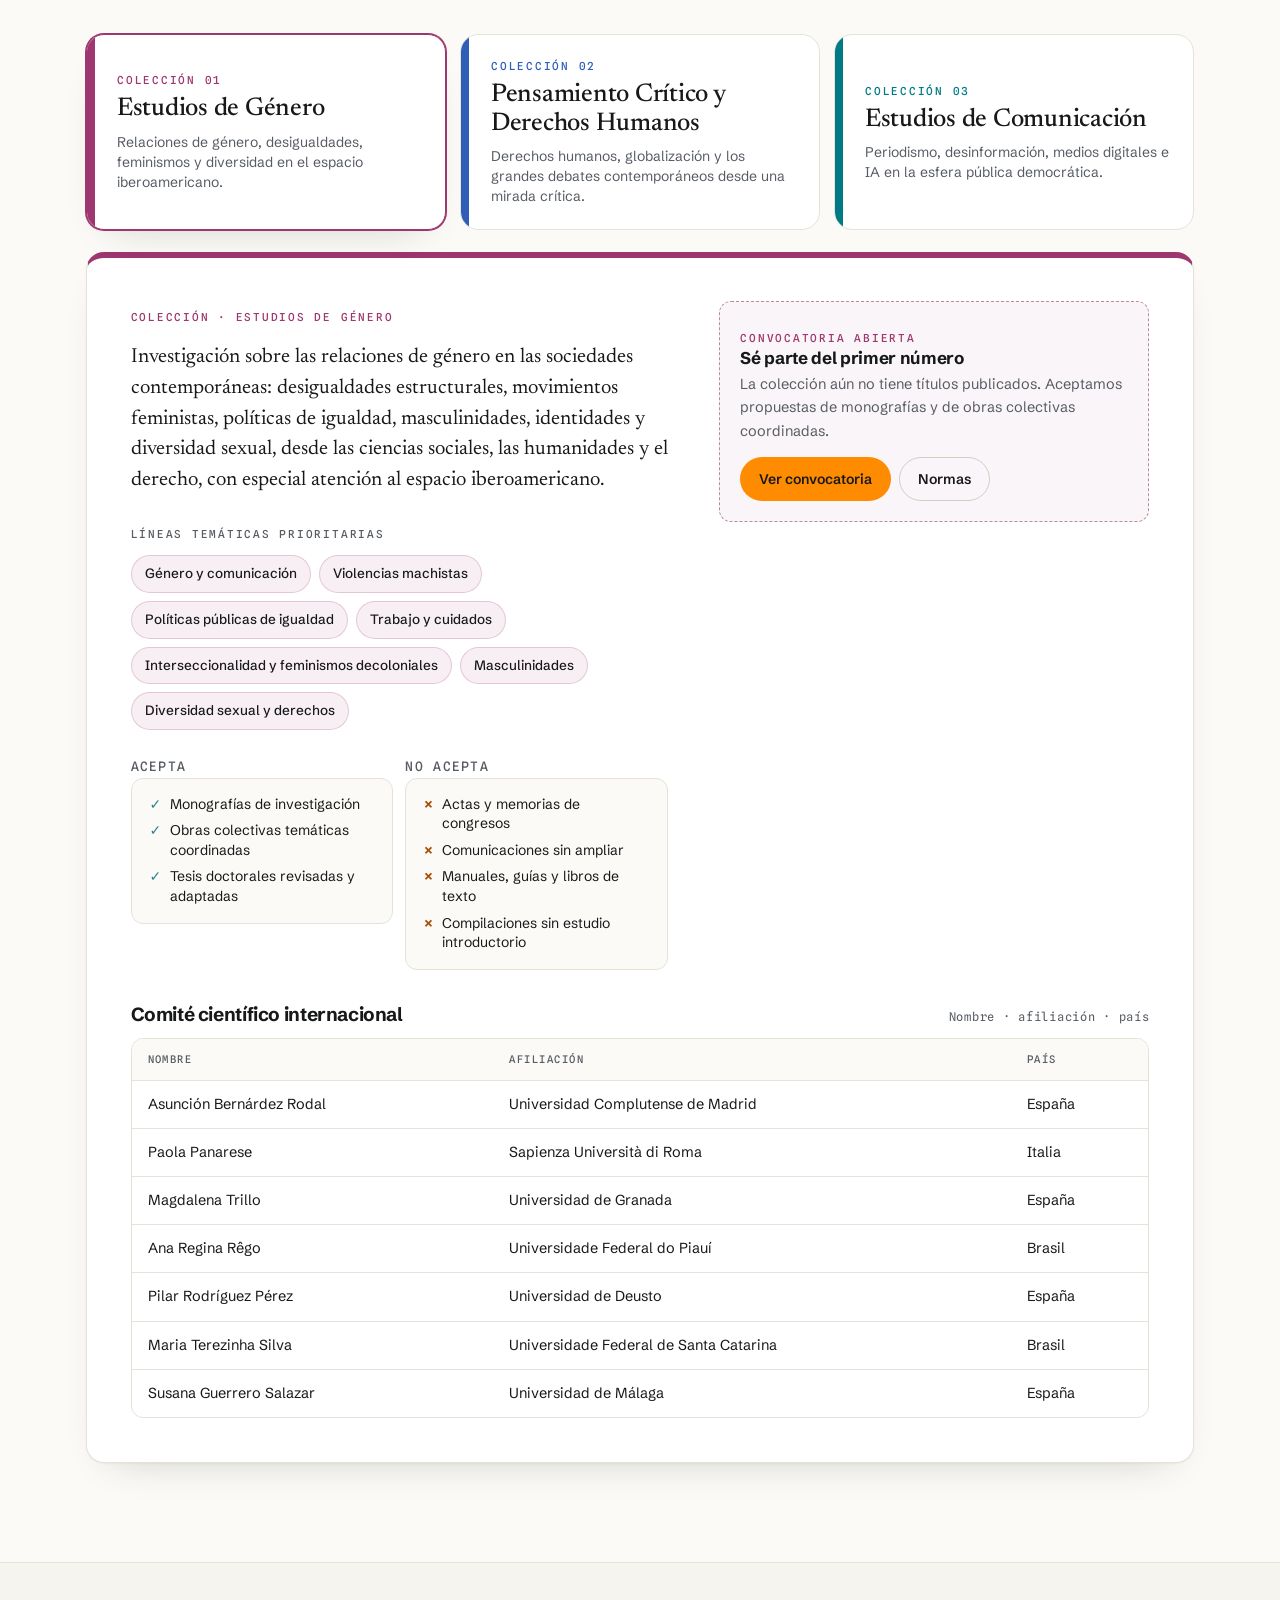
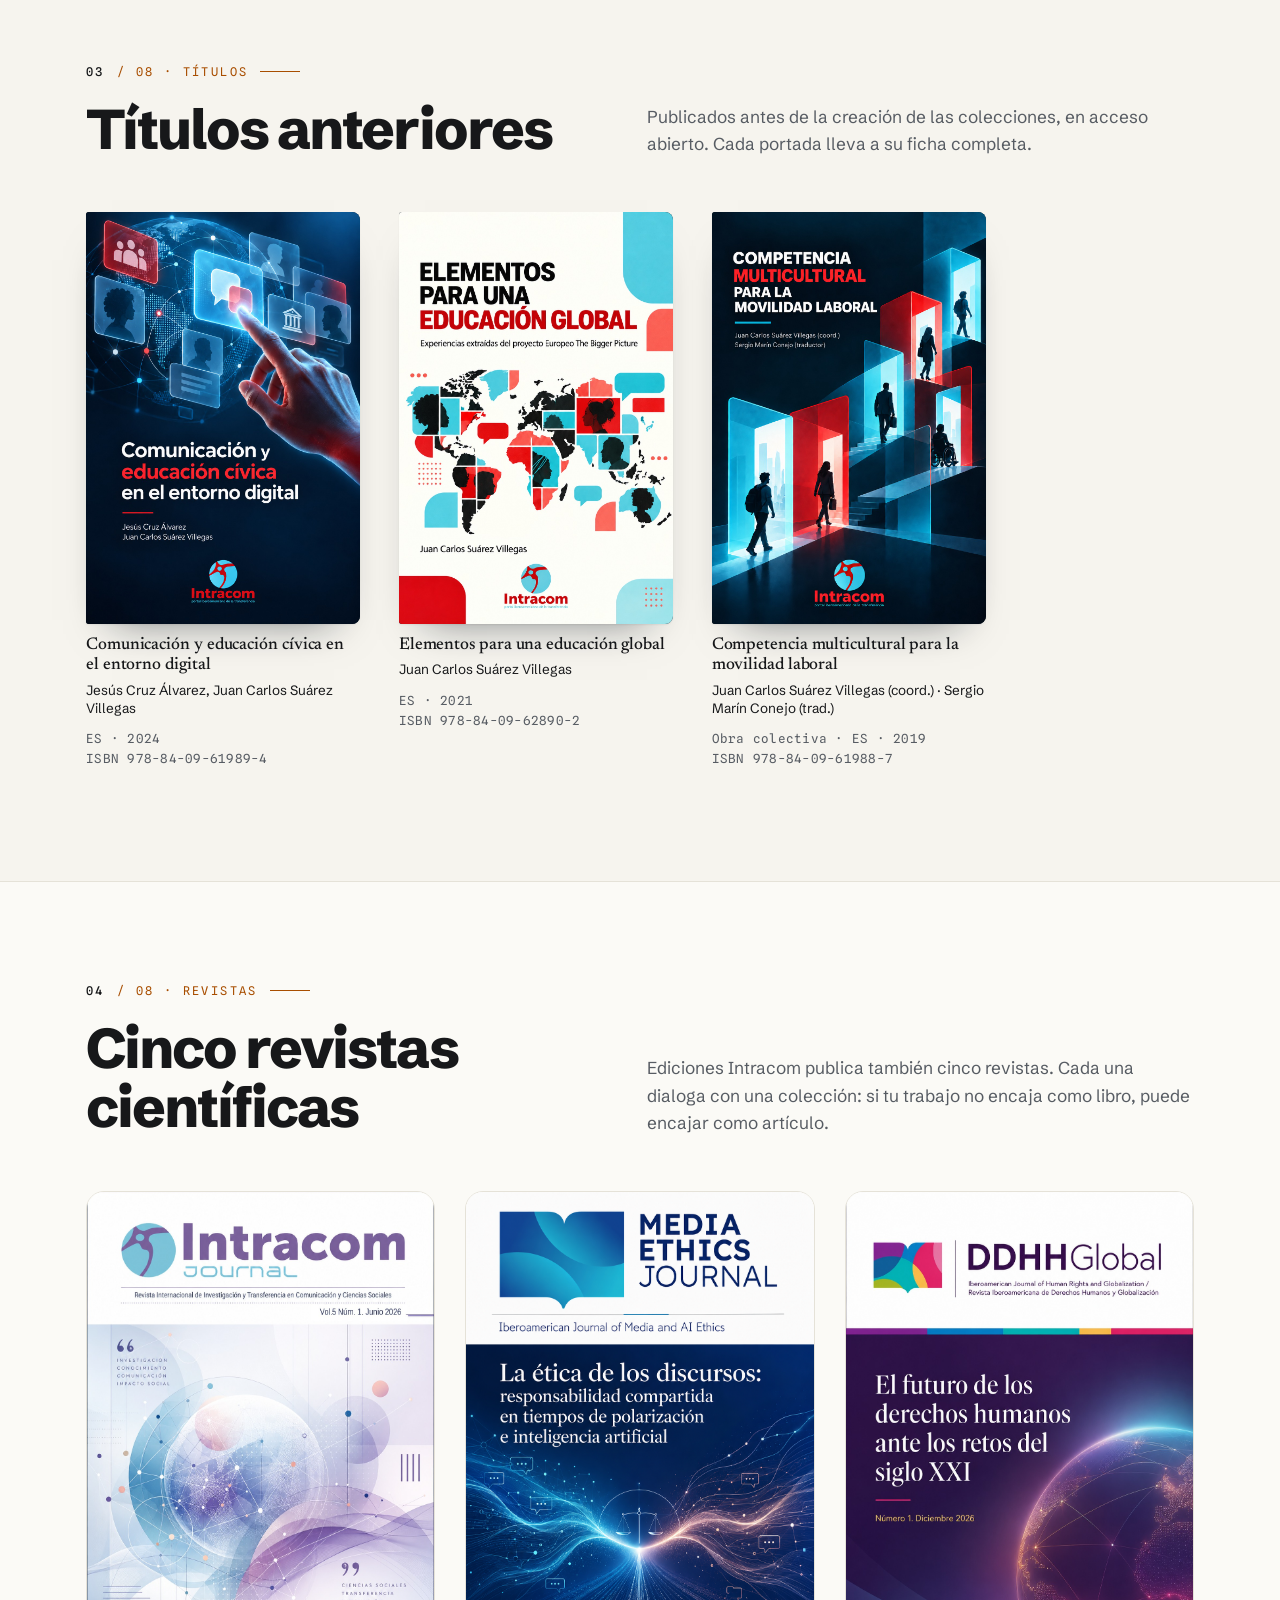
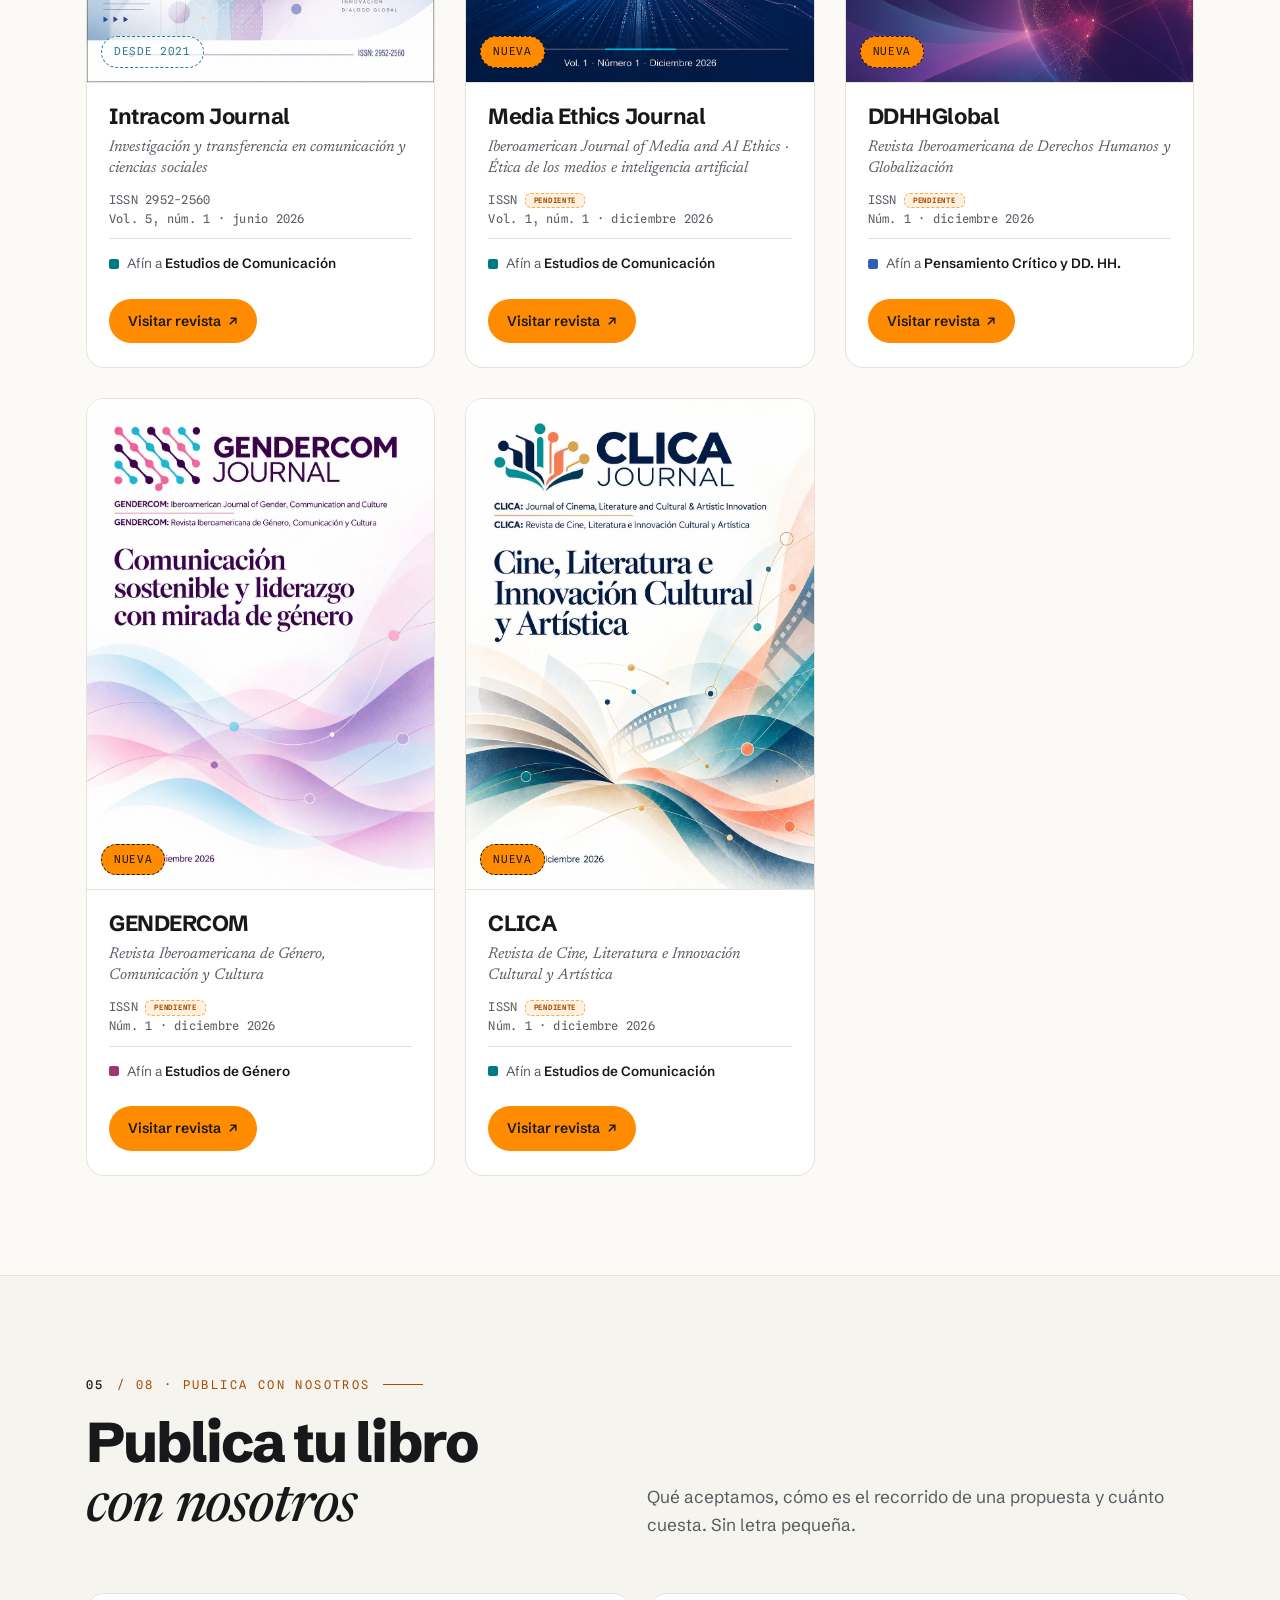
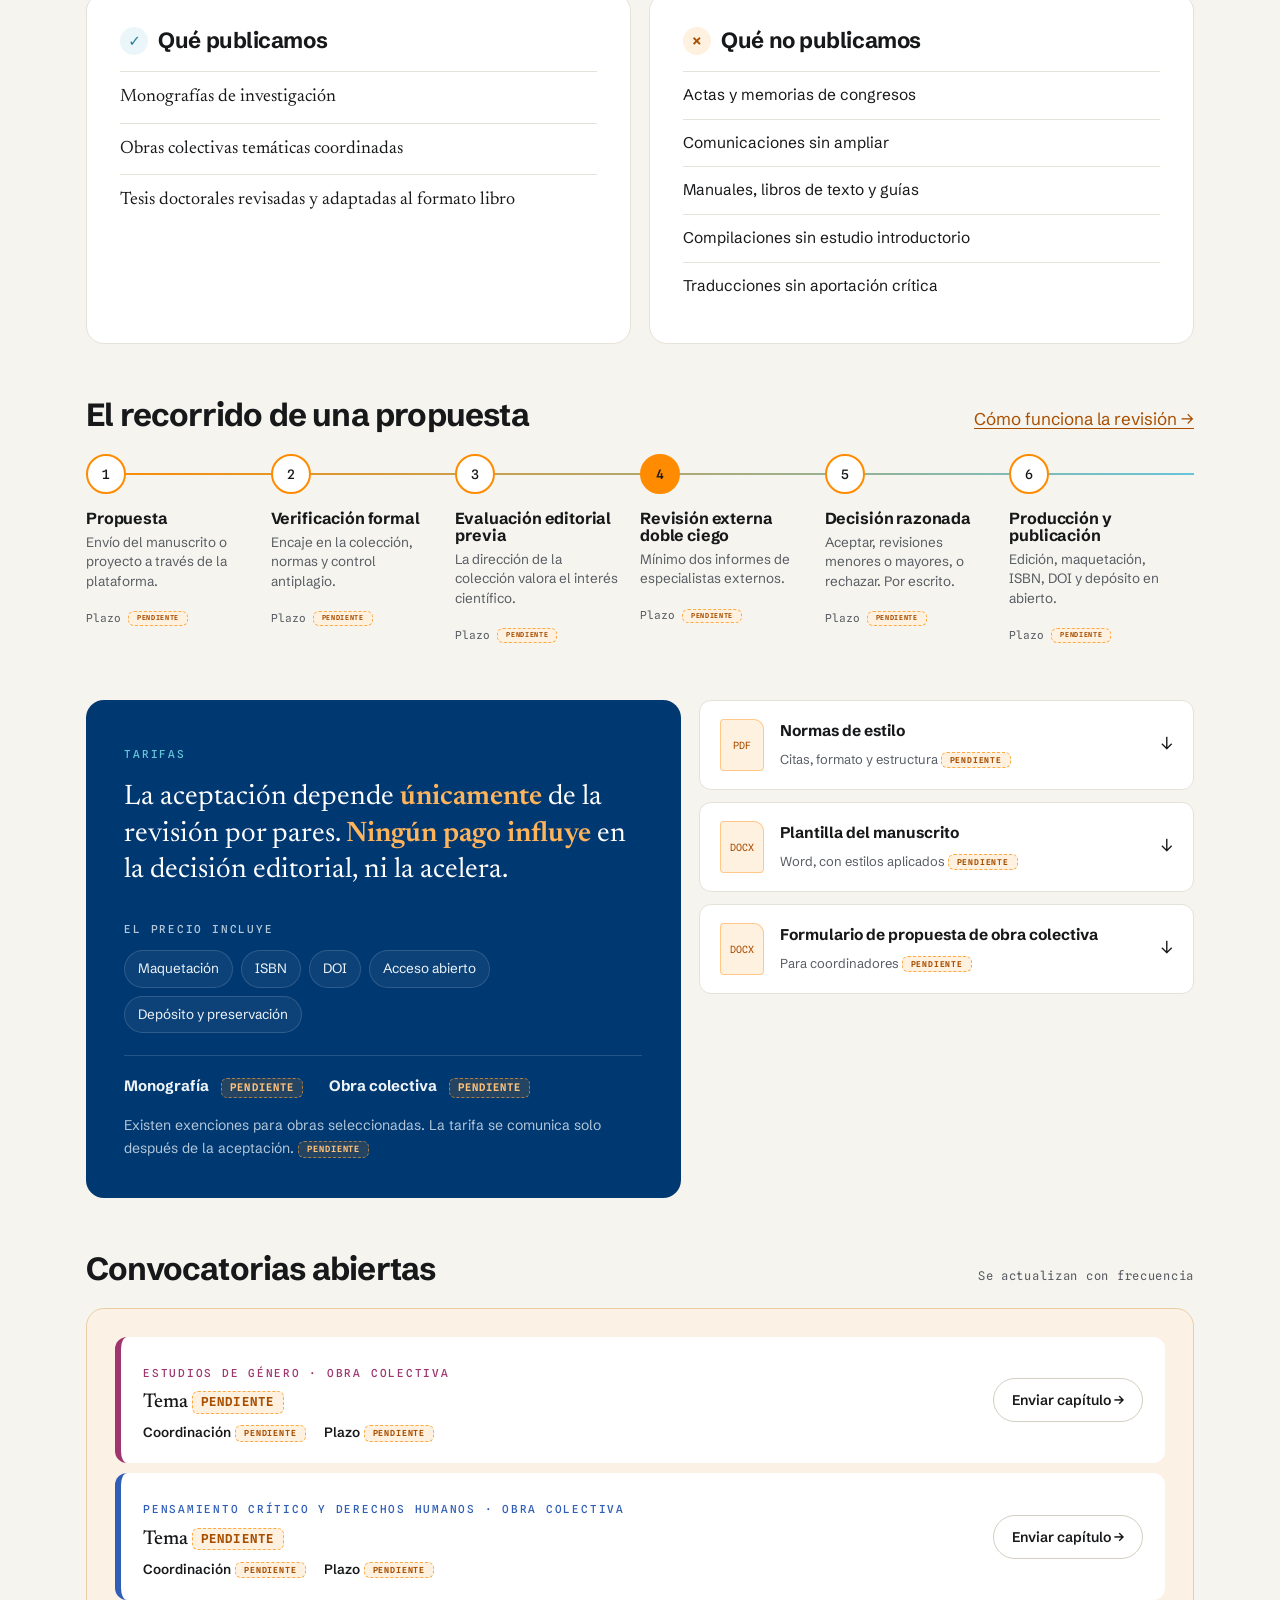
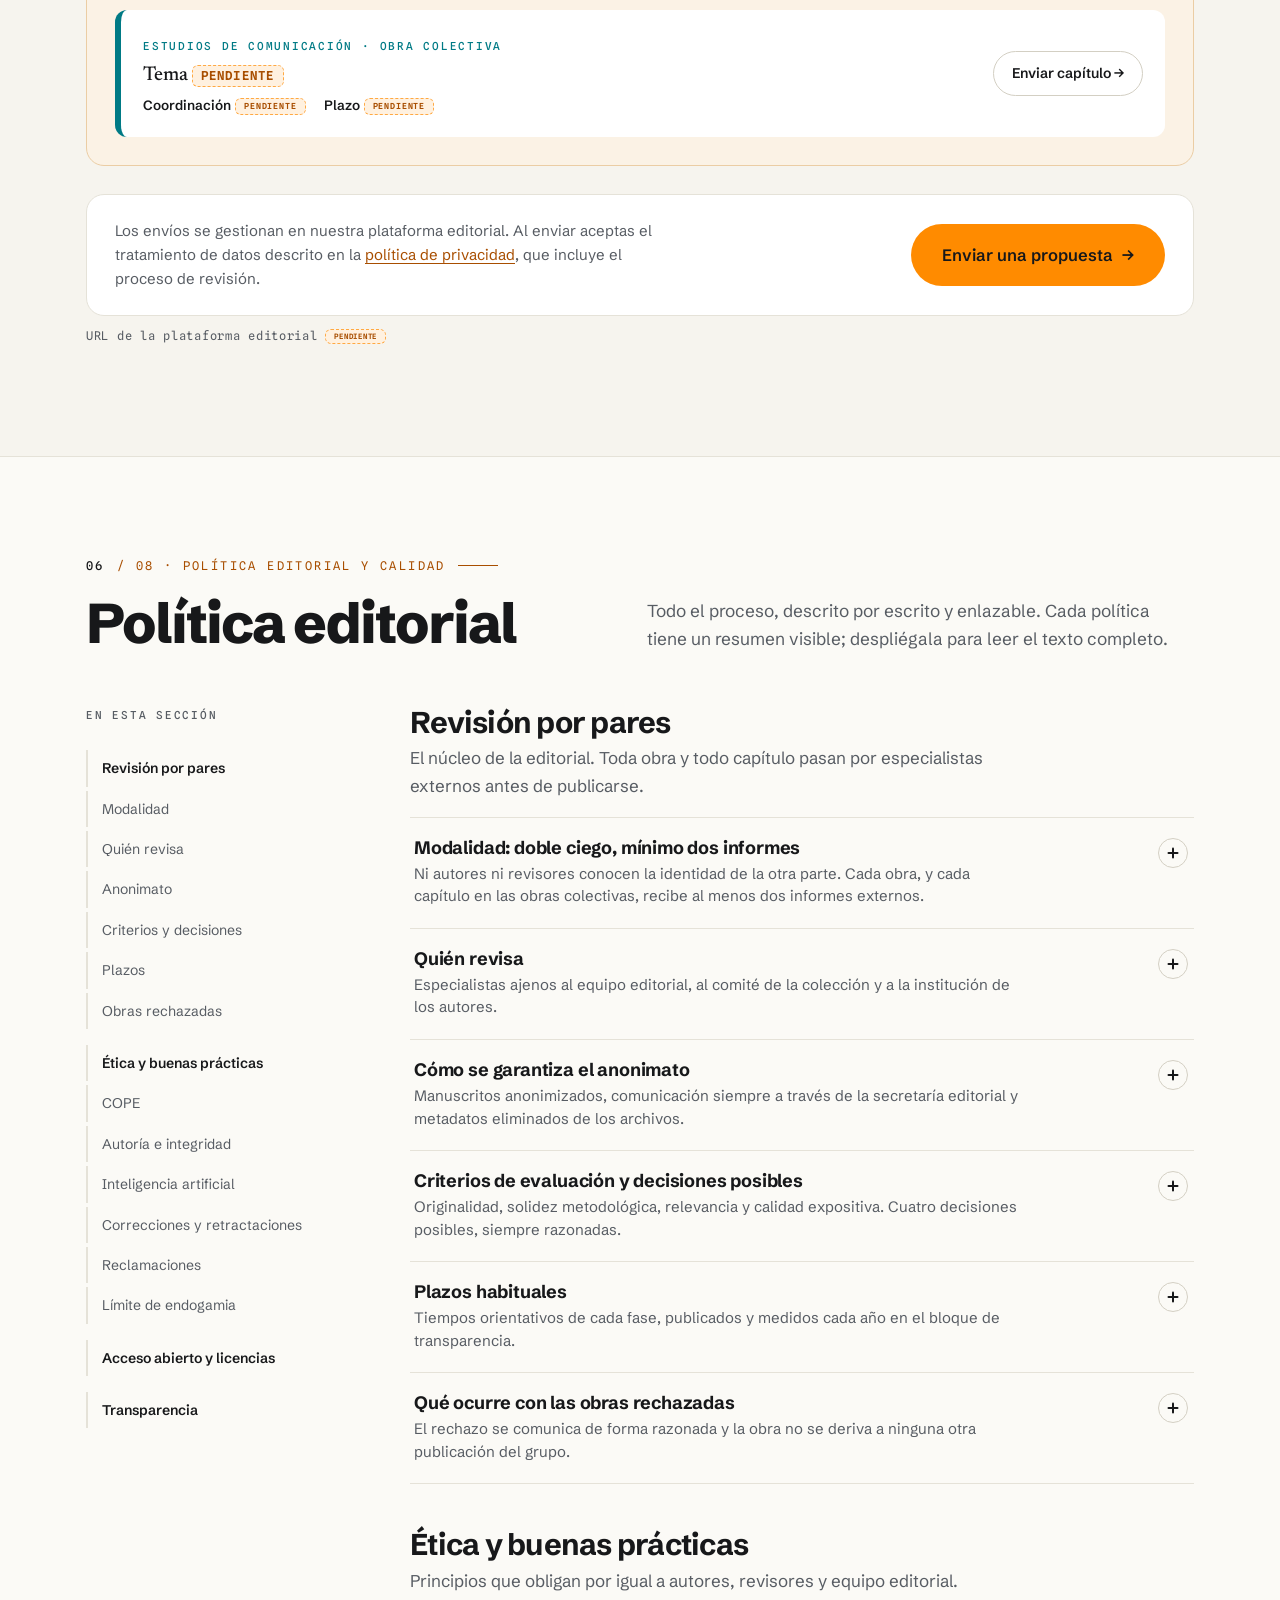
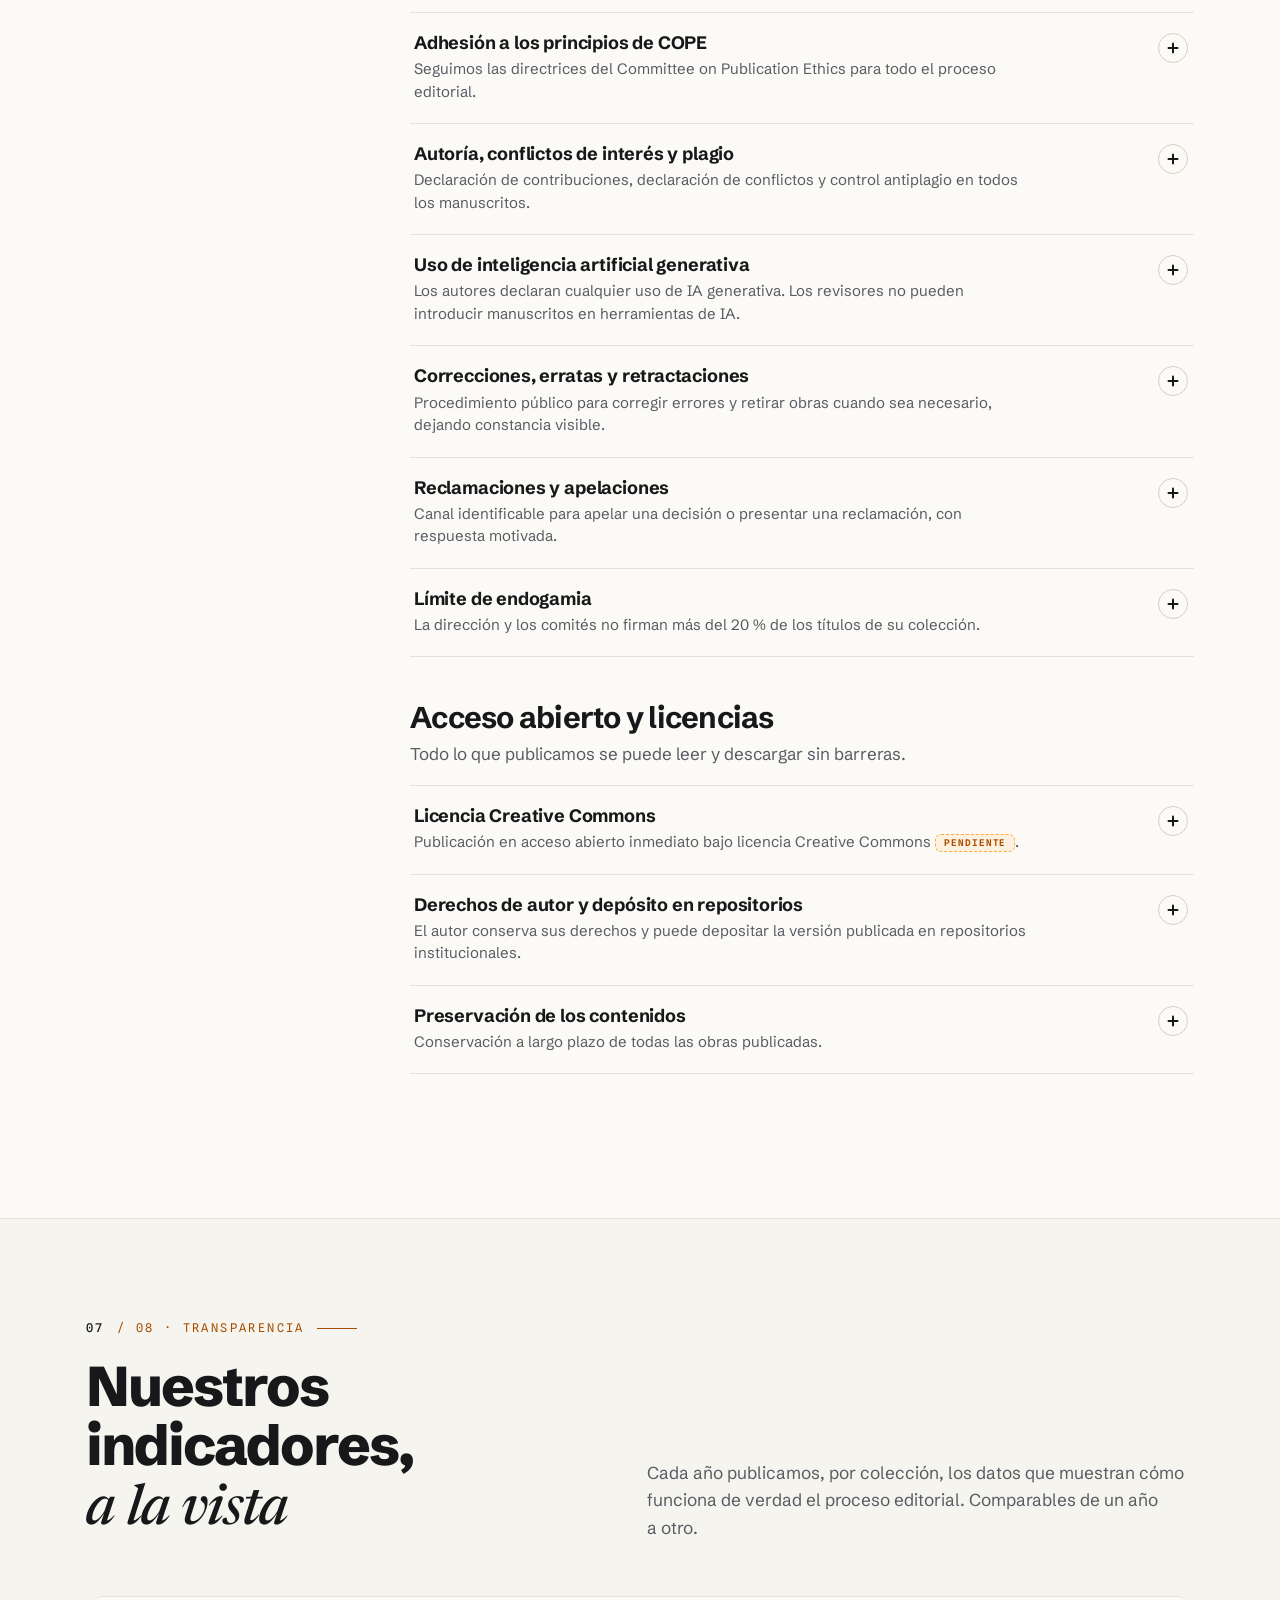
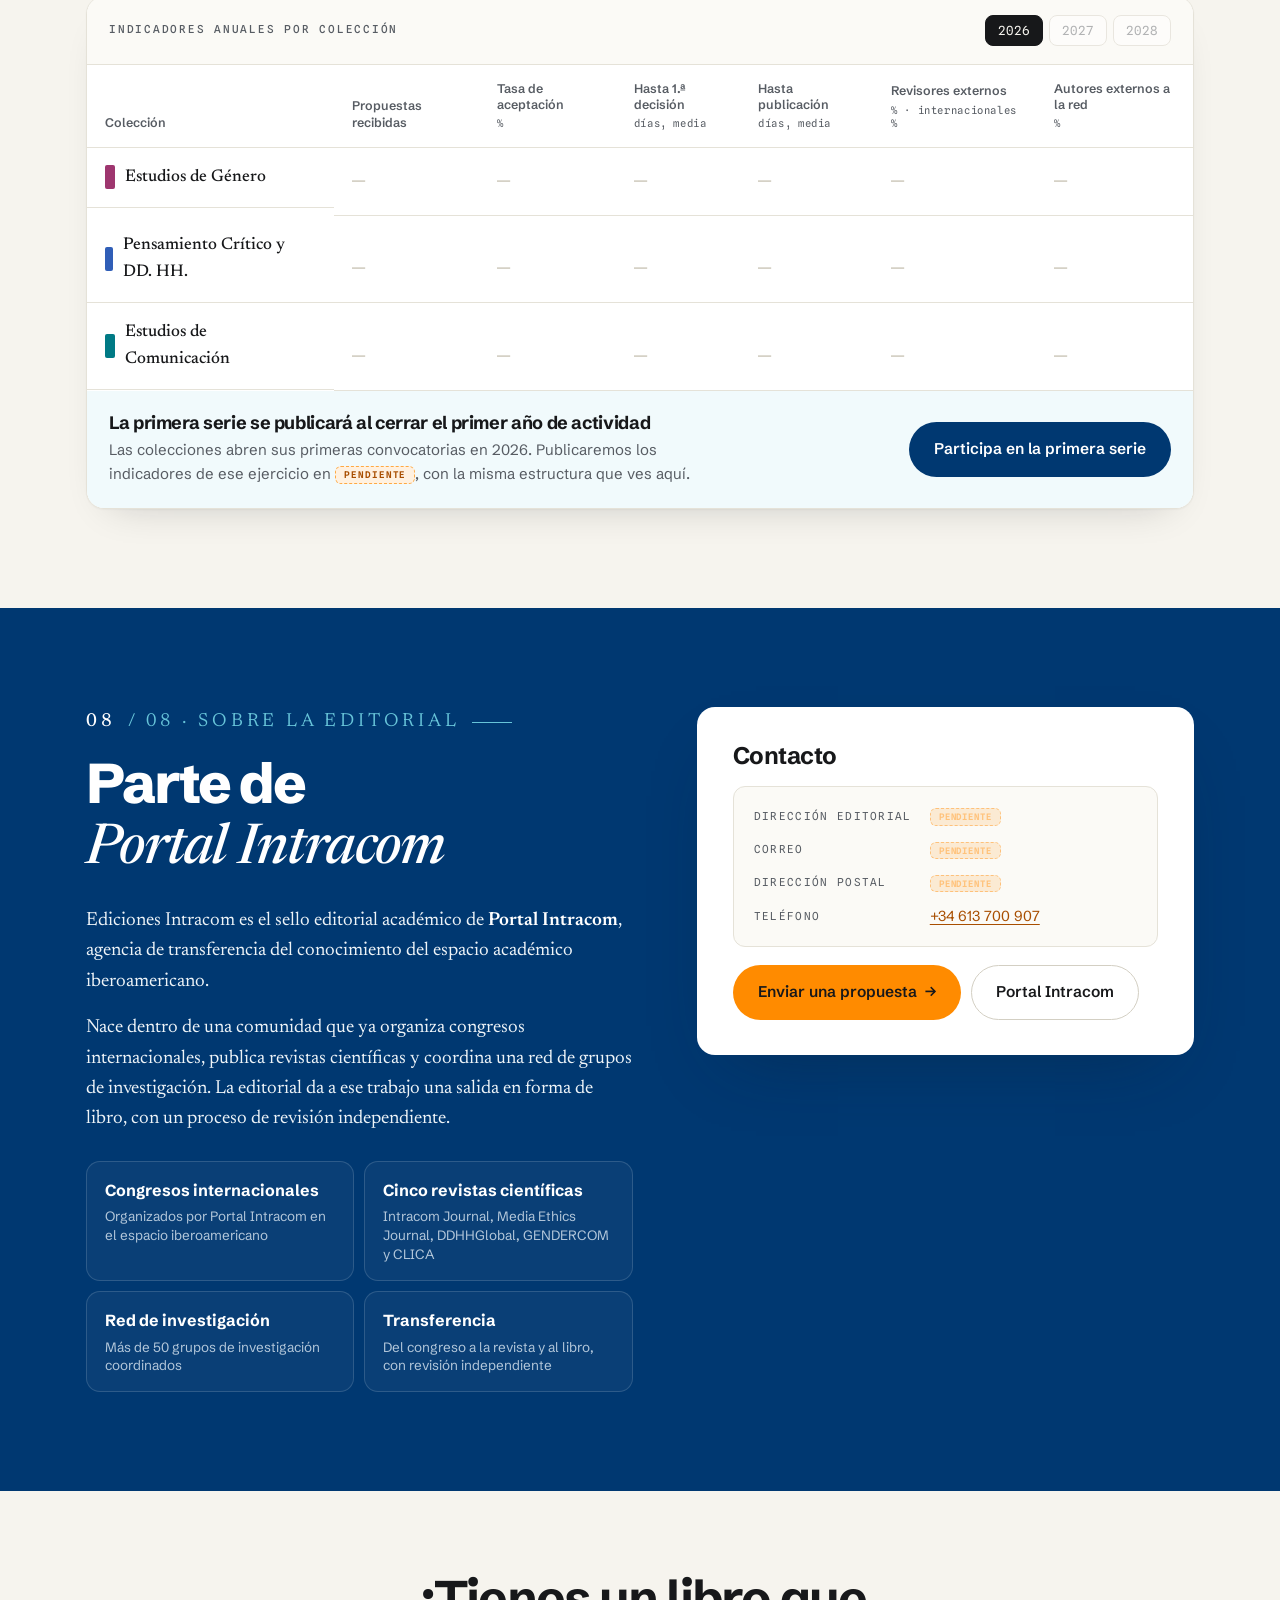
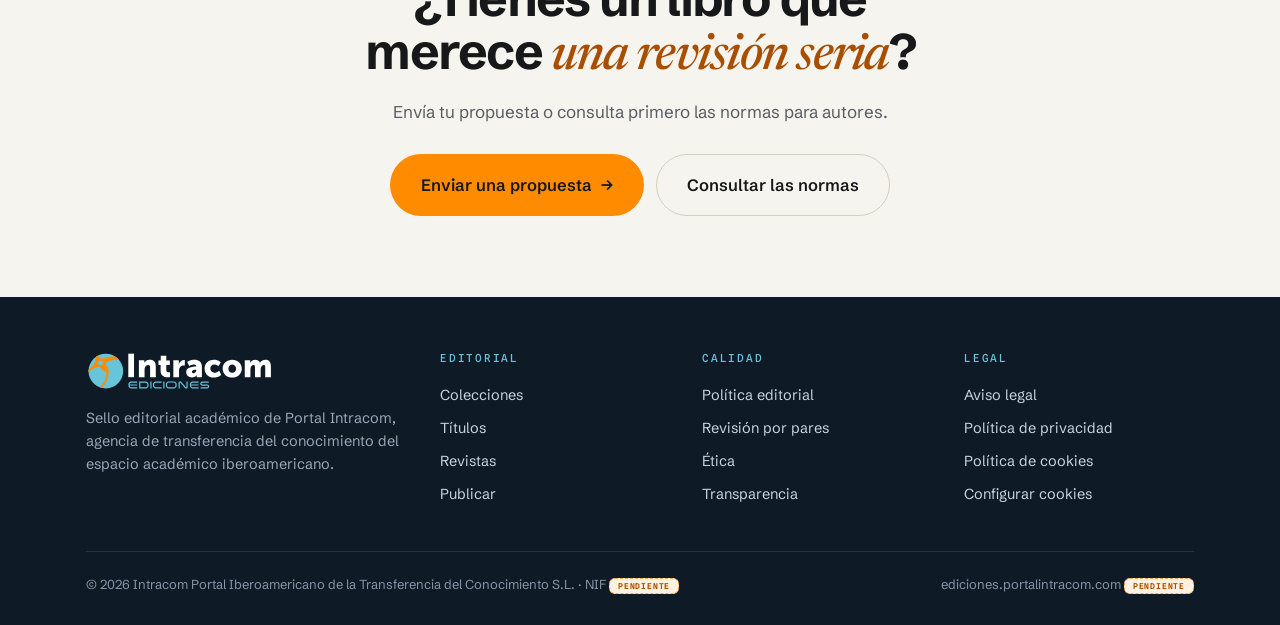
==== commit e44d03cb: "Fuera el botón «Pendientes» y su panel Co-Authored-By: Claude Opus 5.5 <noreply@anthropic.com>" ====
--- a/index.html
+++ b/index.html
@@ -289,8 +289,6 @@
 <div class="opts"><label><input type="checkbox" checked disabled> Técnicas (necesarias)</label><label><input type="checkbox" id="ckAn"> Analítica</label></div>
 <div class="cbtns"><button class="btn btn-ghost" data-ck="reject">Rechazar</button><button class="btn btn-ghost" data-ck="accept" style="border-color:var(--ink)">Aceptar</button><button class="cfgb" data-ck="cfg">Configurar</button></div>
 </div>
-<button class="pend-fab" id="pendFab" aria-expanded="false" aria-controls="pendPanel">Pendientes <b id="pendN">0</b></button>
-<div class="pend-panel" id="pendPanel" hidden><h4>Datos pendientes del cliente</h4><p>Marcadores visibles en la página. Pulsa uno para ir a él.</p><ol id="pendList"></ol></div>
 <script src="ediciones.js"></script>
 <template id="__bundler_thumbnail"><svg viewBox="0 0 100 100" xmlns="http://www.w3.org/2000/svg"><rect width="100" height="100" fill="#003871"/><circle cx="50" cy="50" r="24" fill="#67C4D9"/><rect x="44" y="30" width="12" height="40" fill="#FF8B00"/></svg></template>
 </body>
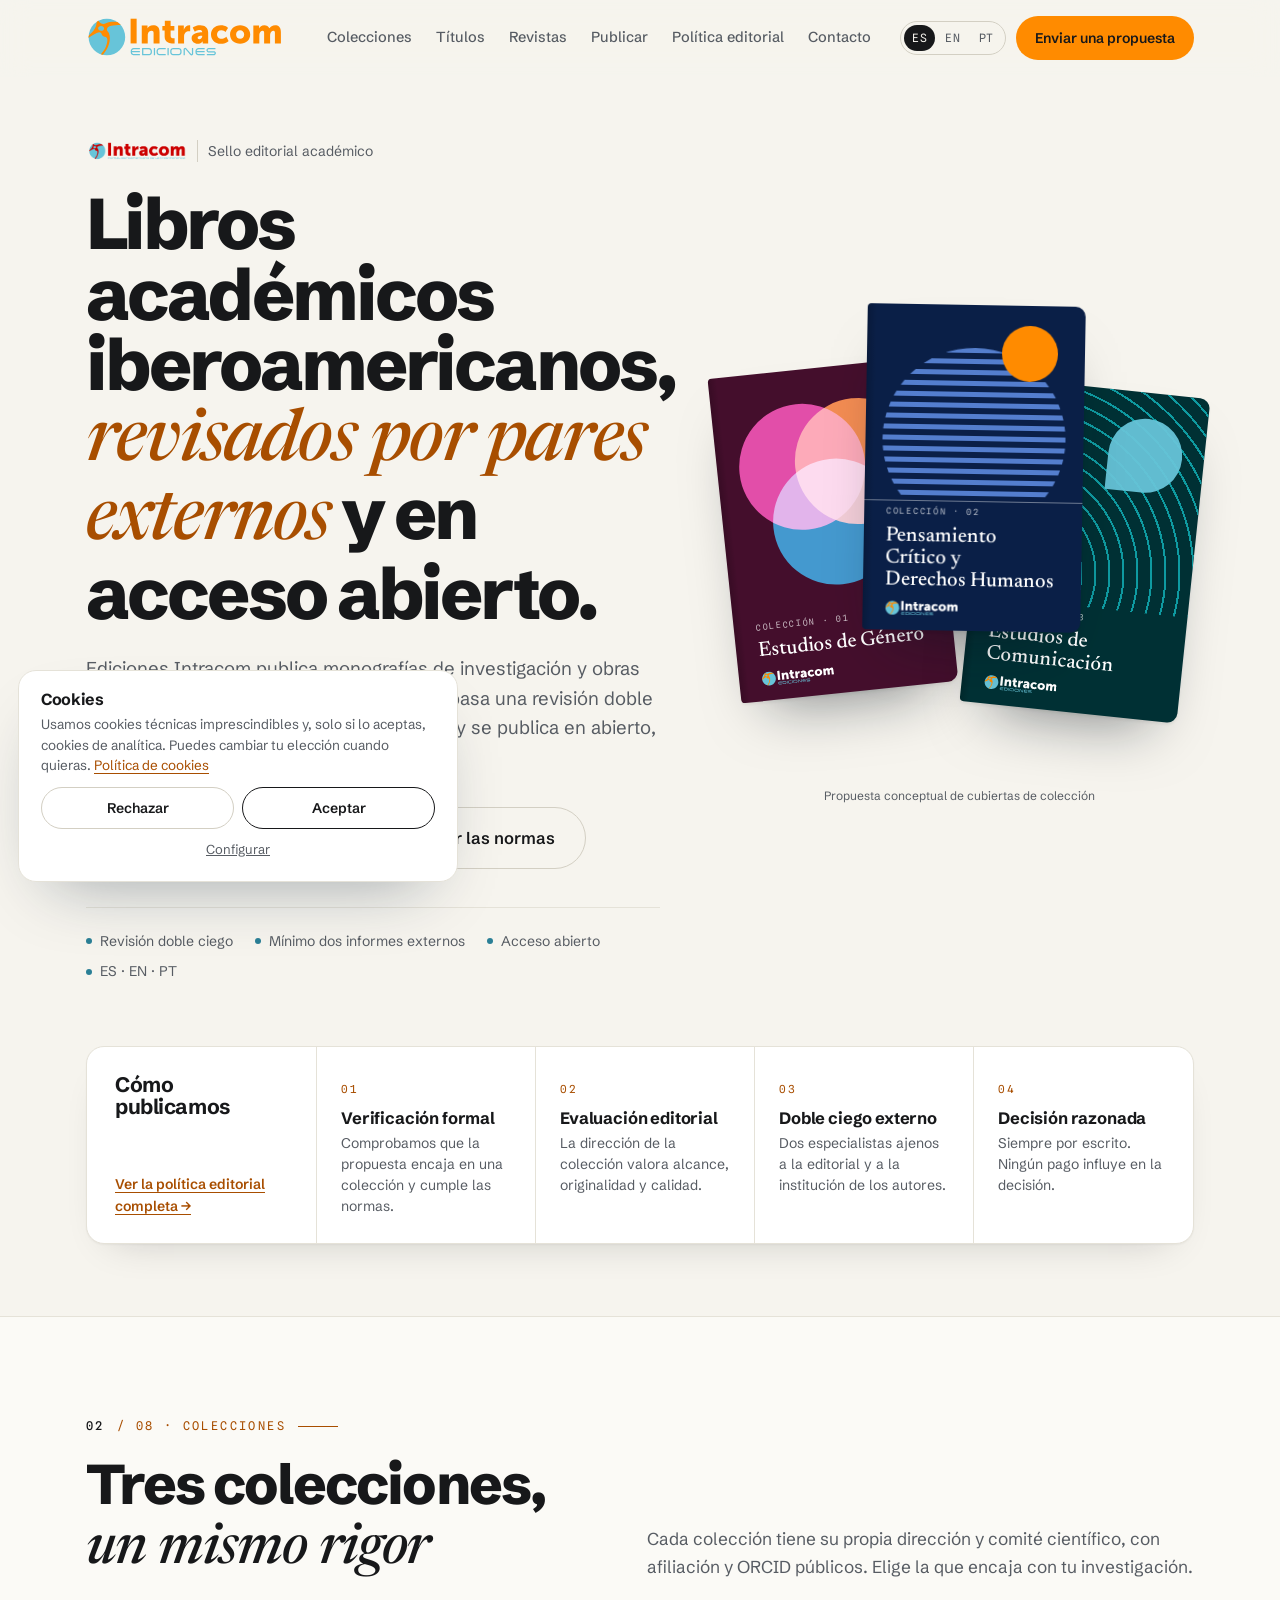
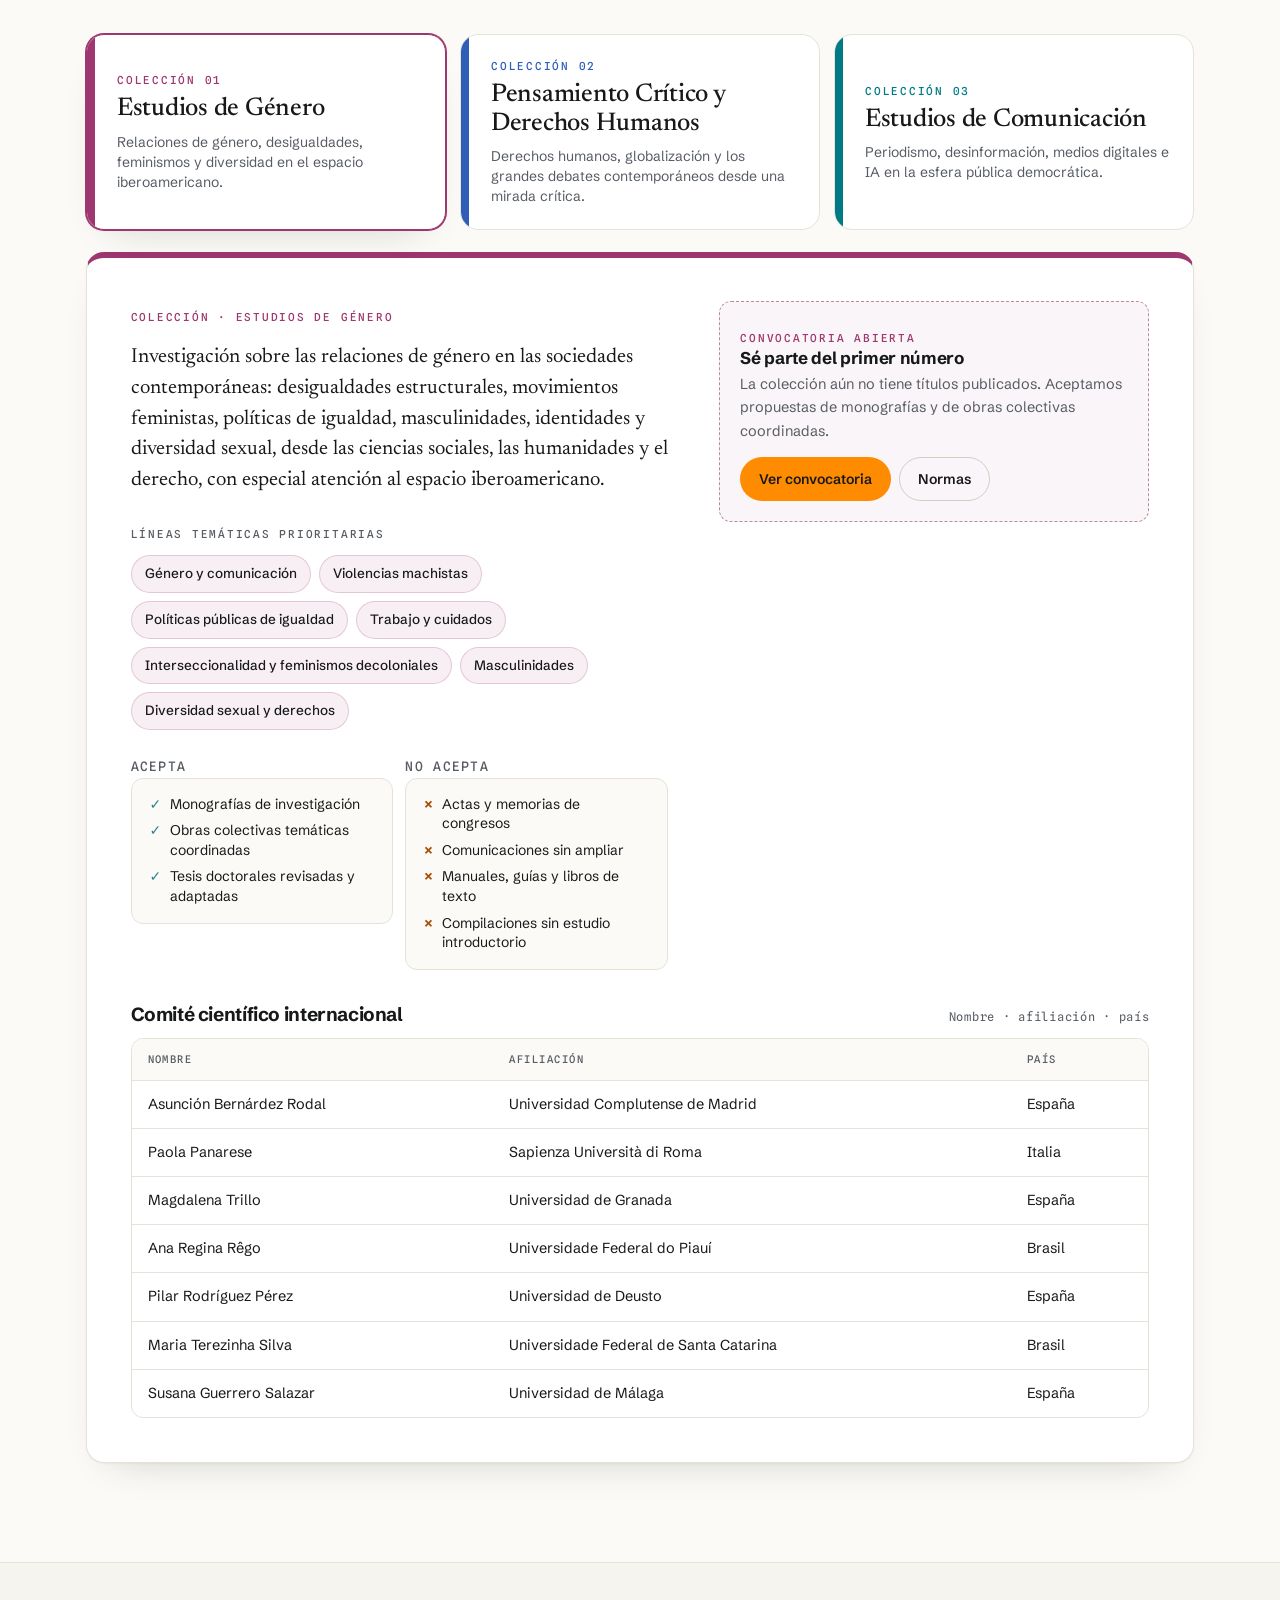
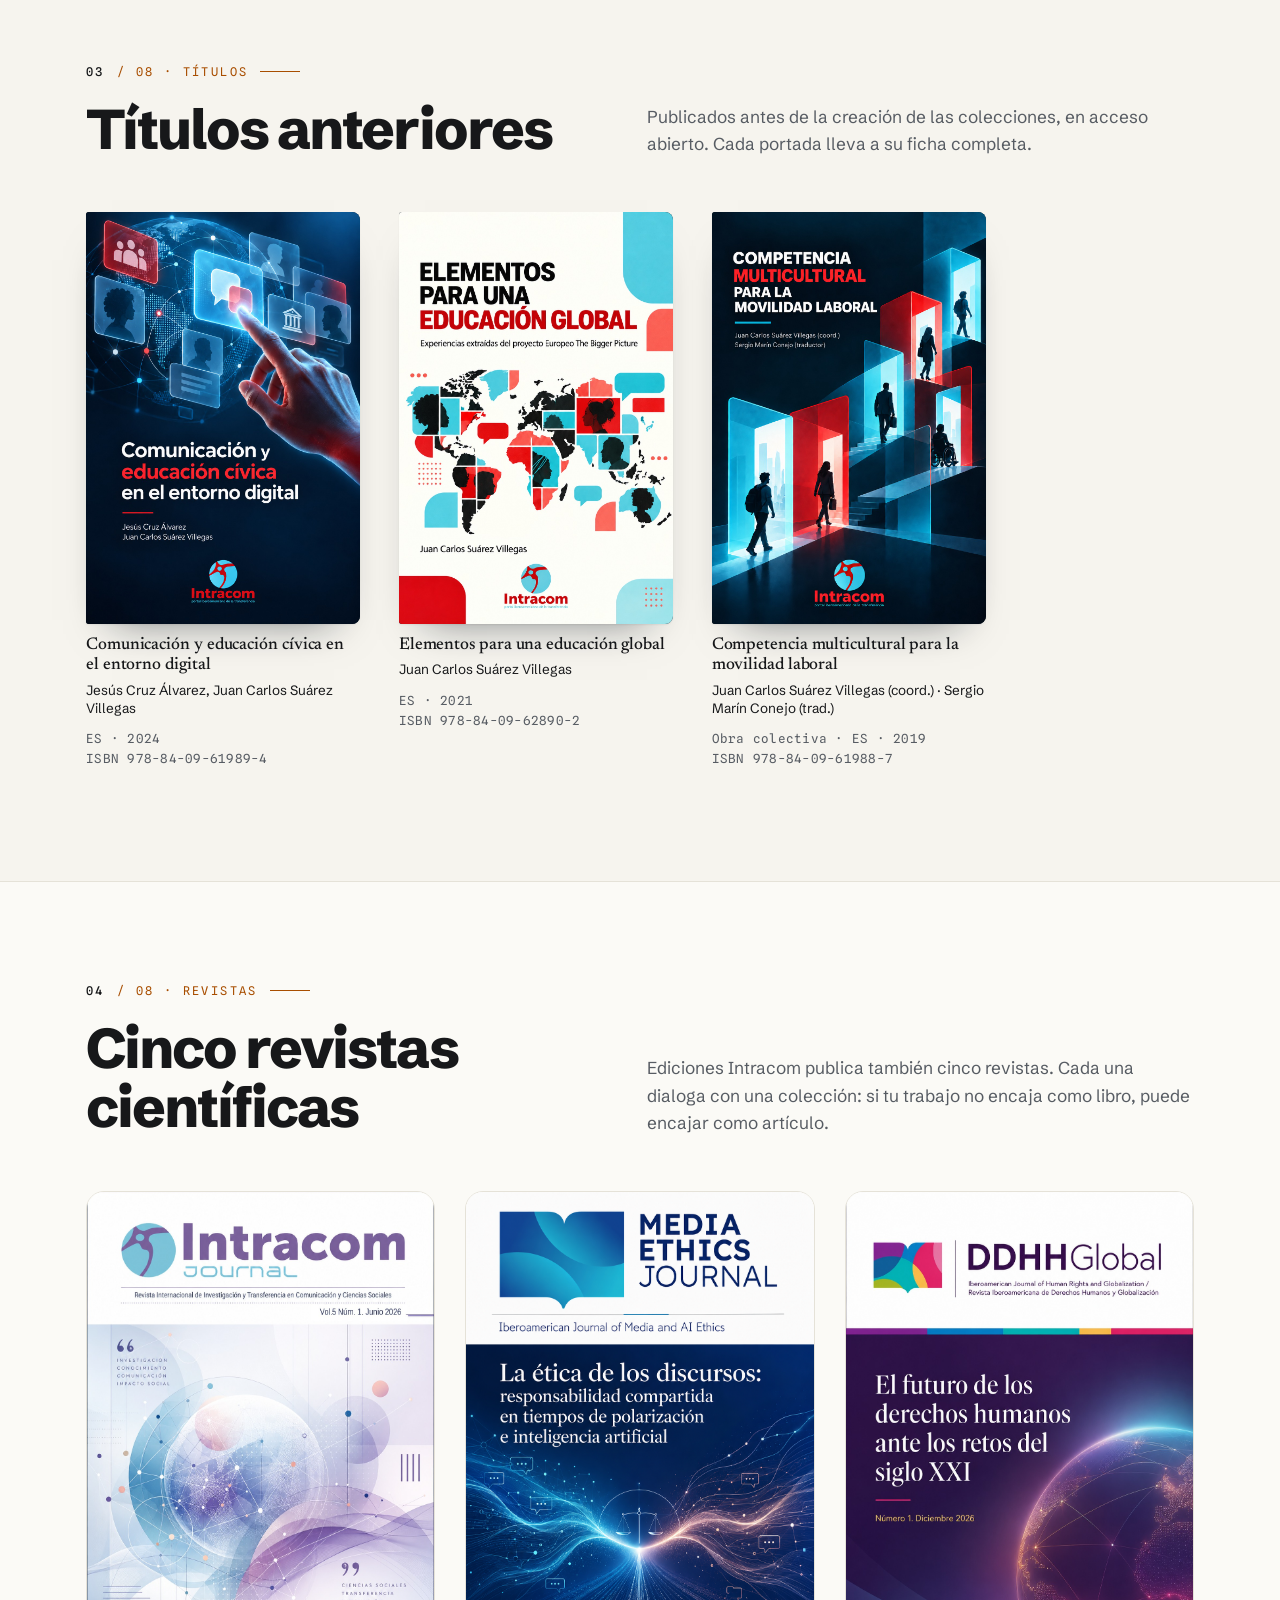
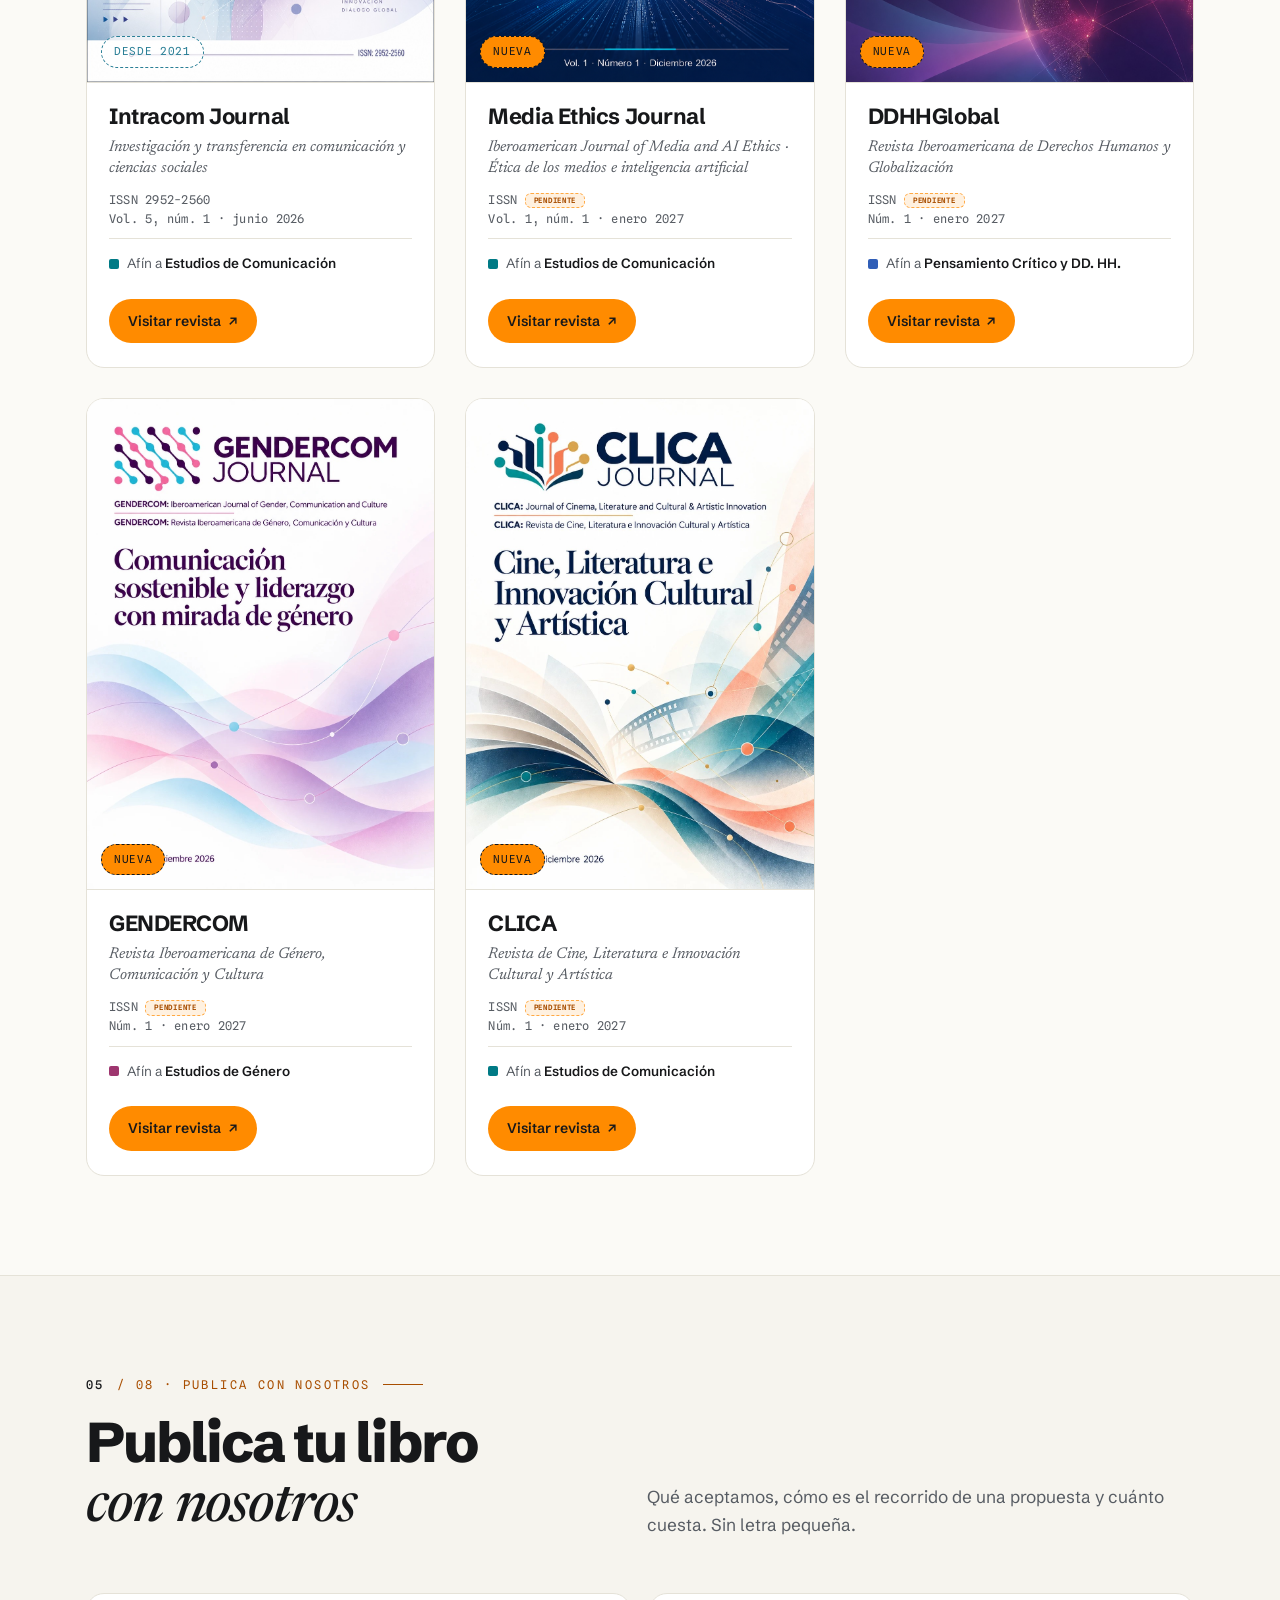
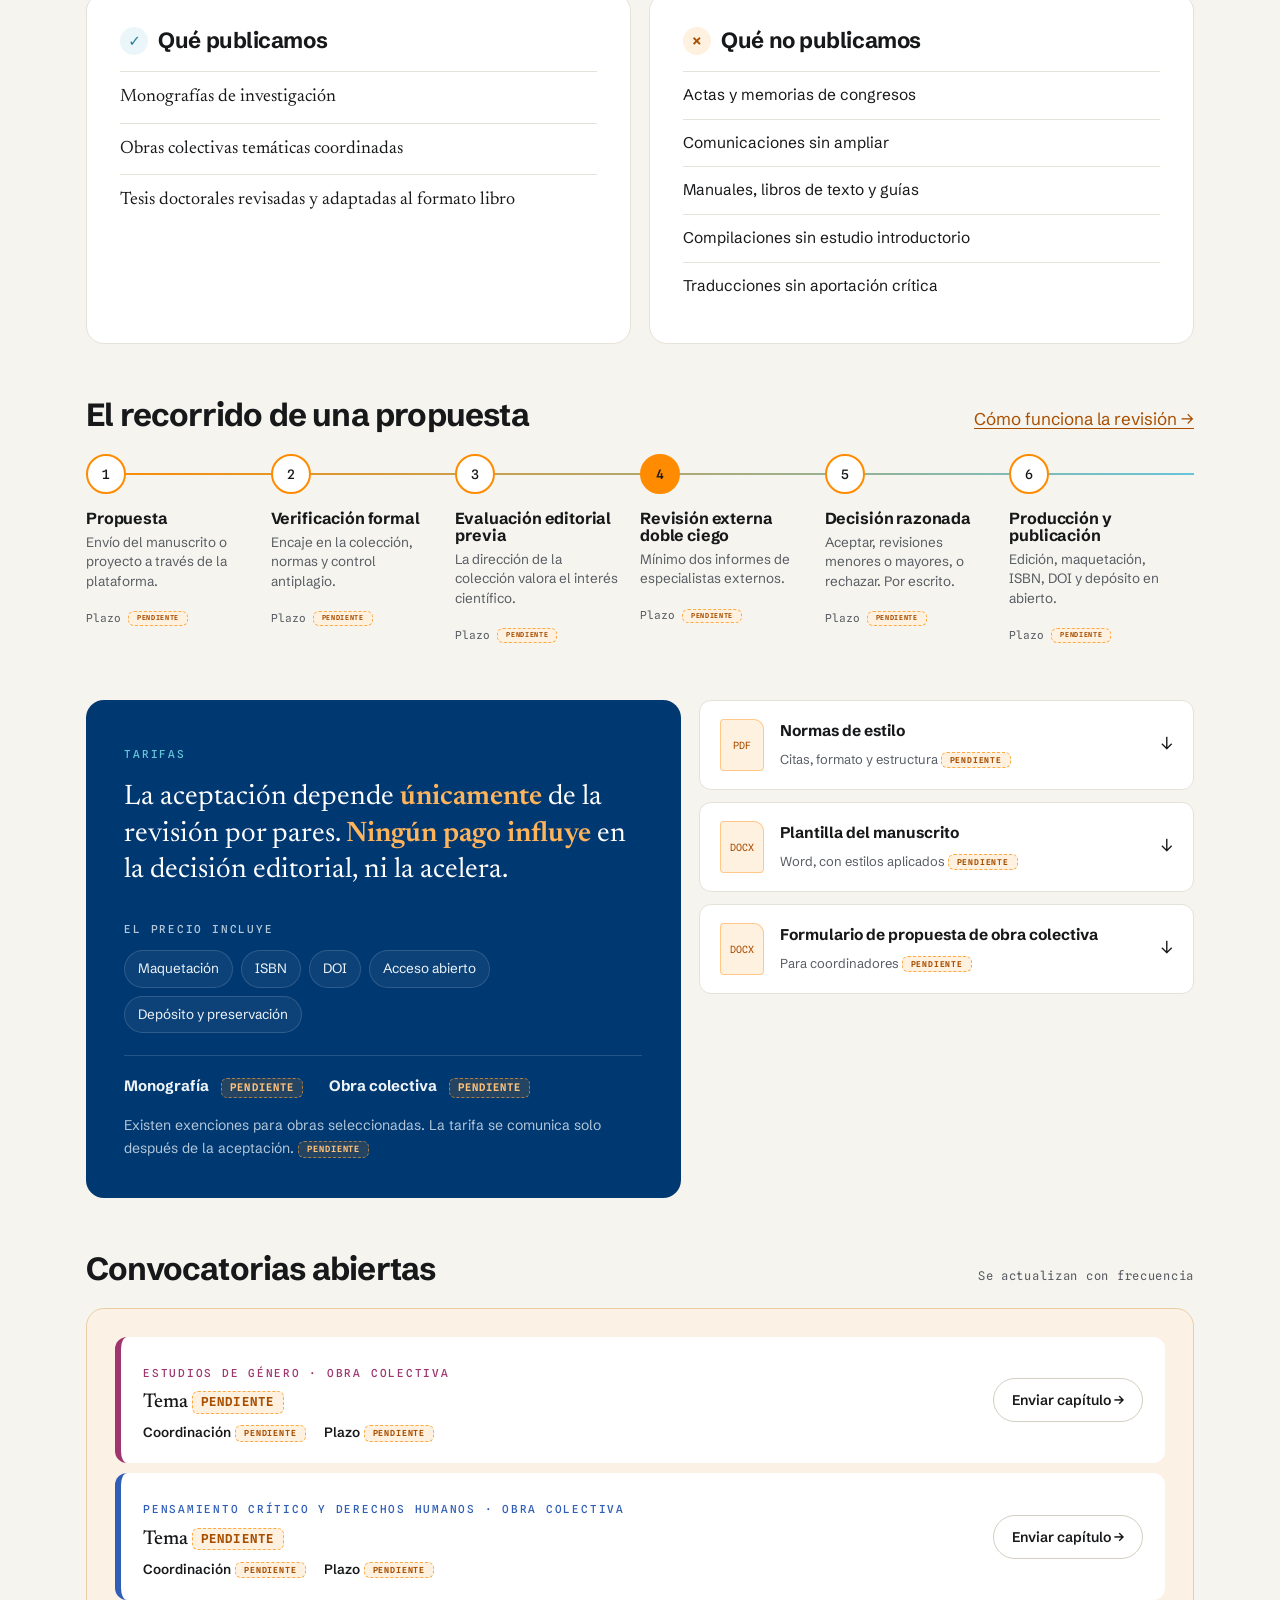
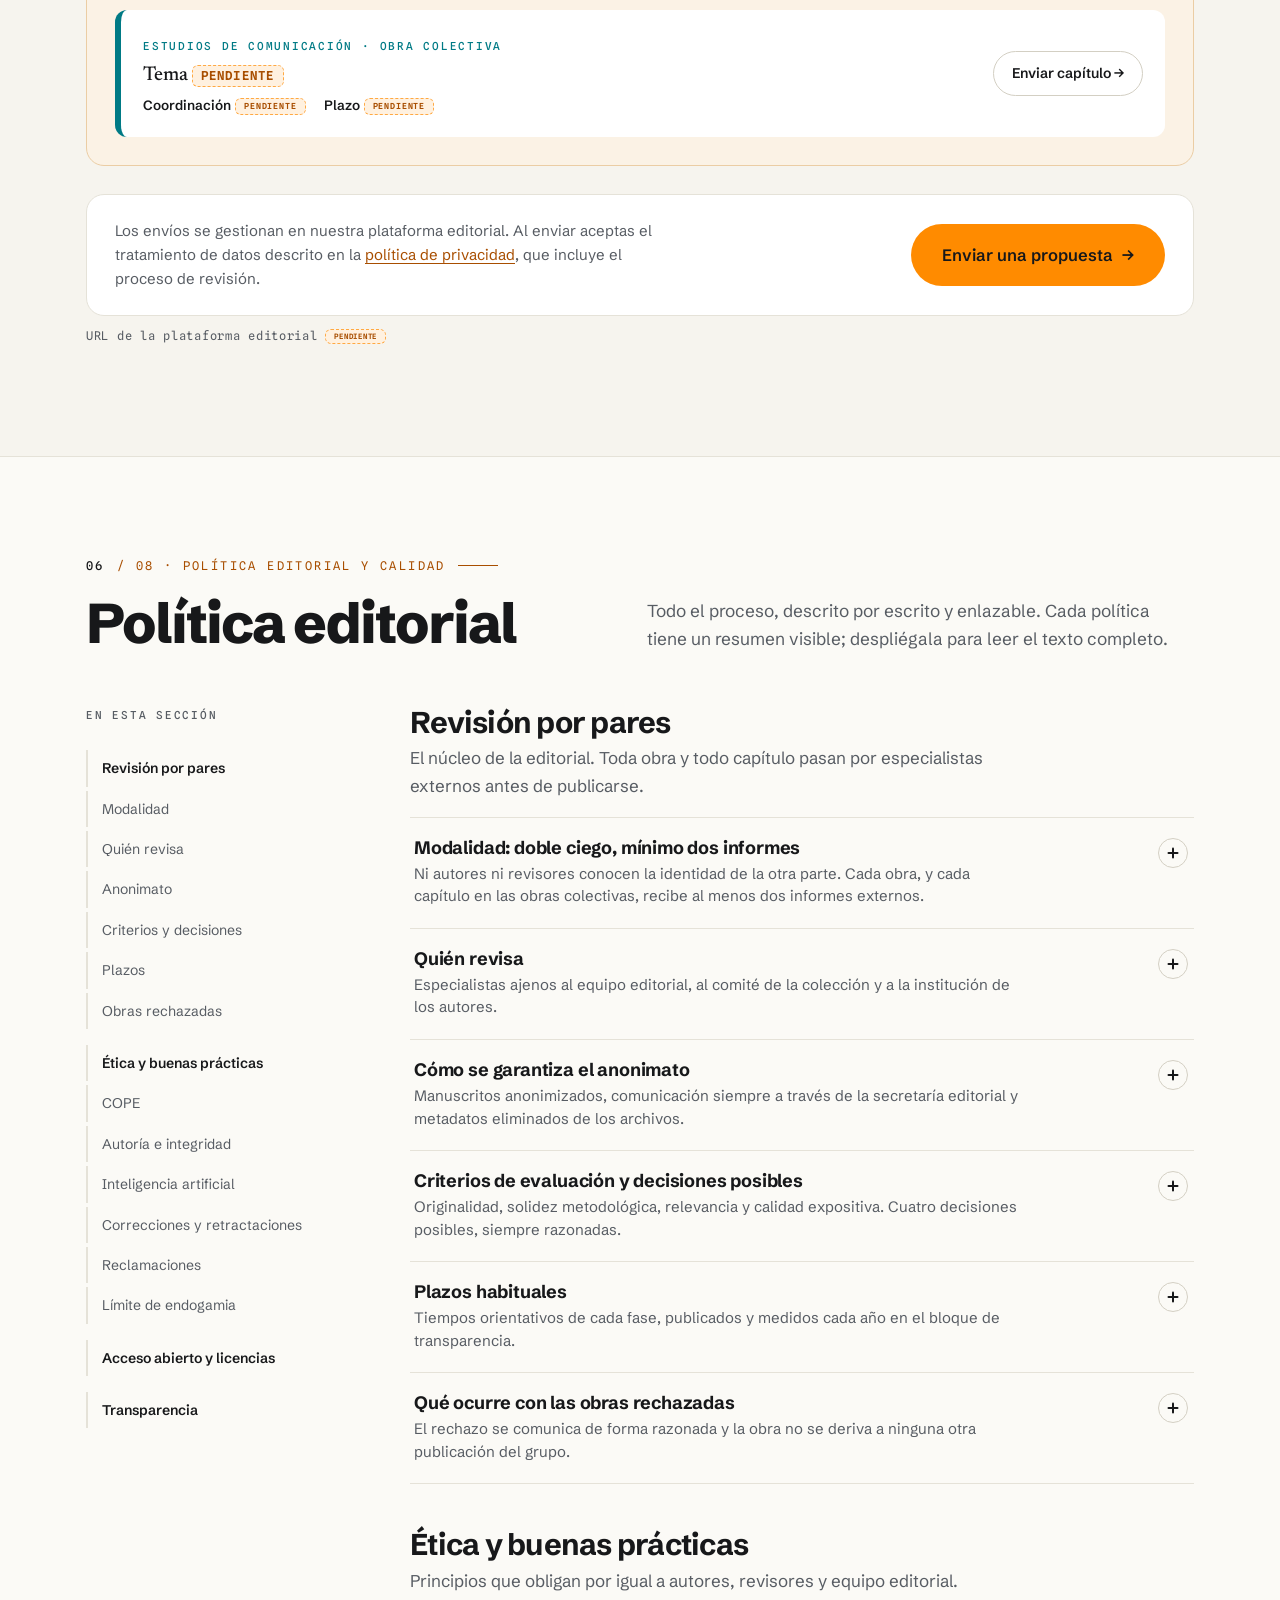
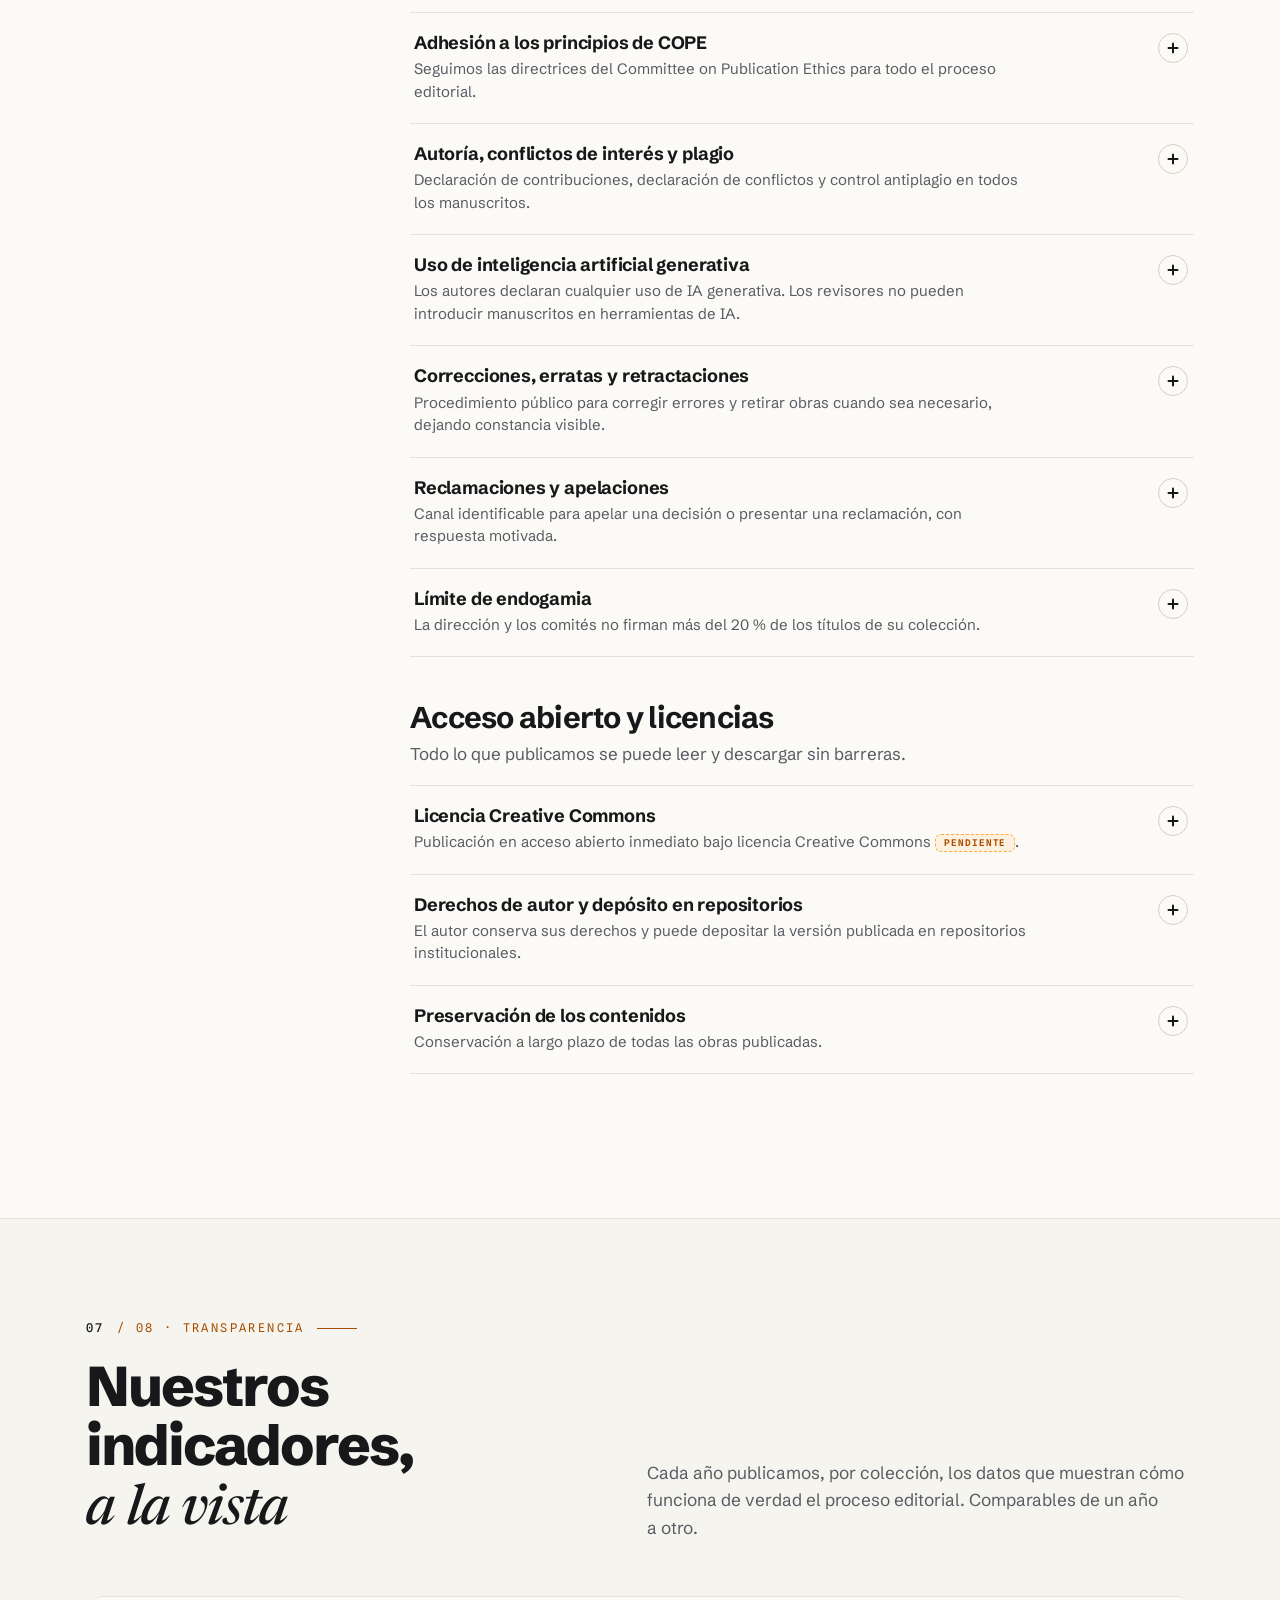
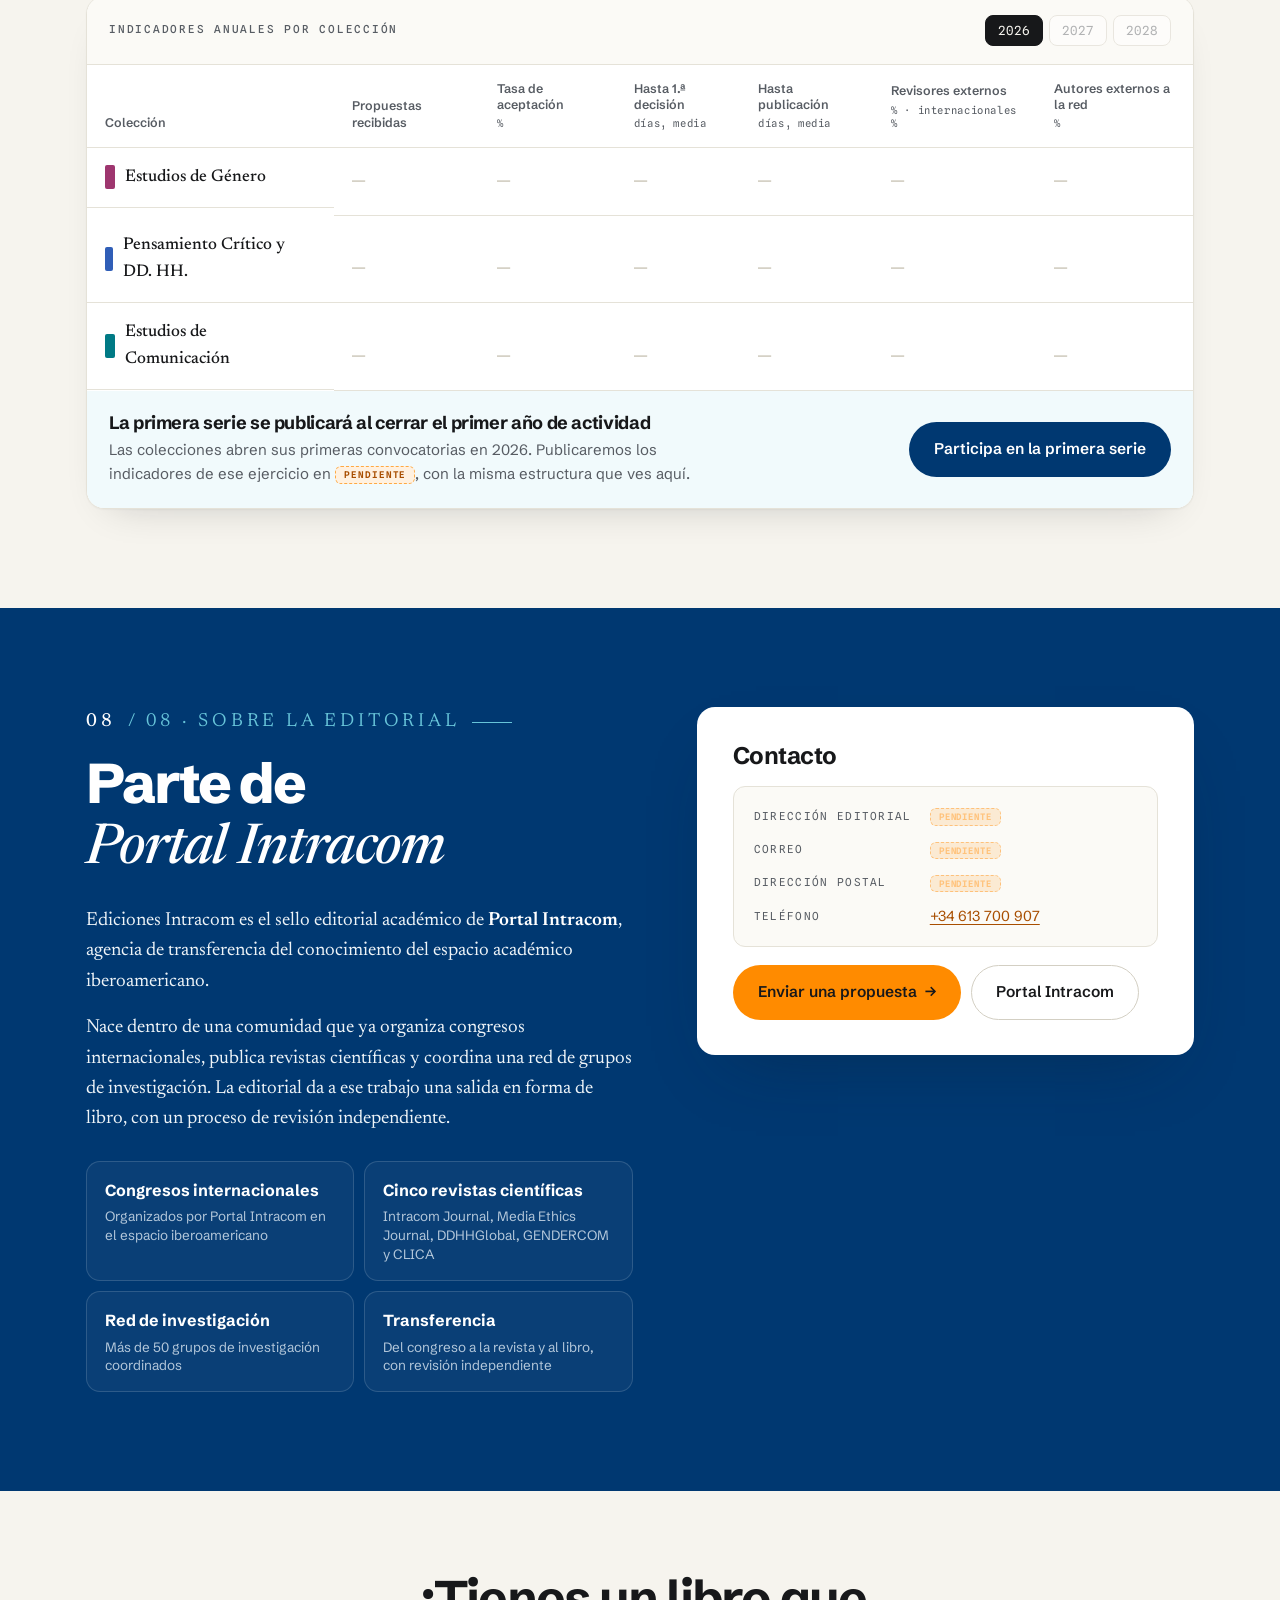
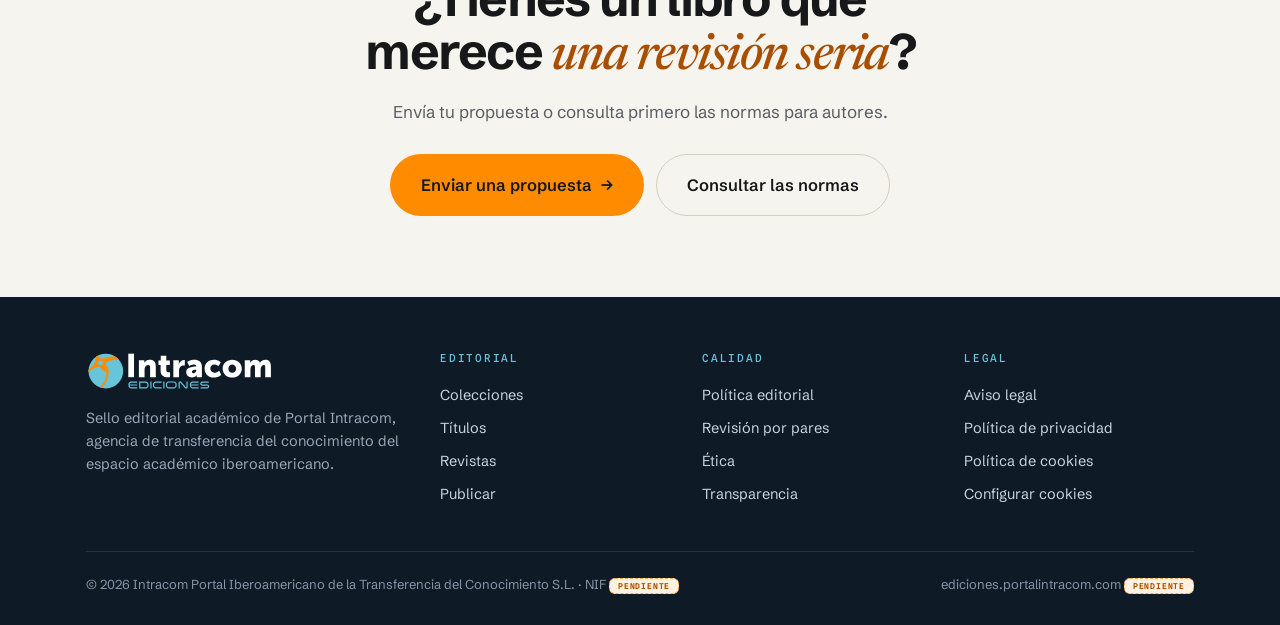
==== commit 30f9fc99: "Ediciones: primeras ediciones en enero 2027 (no diciembre 2026) Co-Authored-By: Claude Opus 4.8 <nor" ====
--- a/index.html
+++ b/index.html
@@ -1,10 +1,22 @@
 <!DOCTYPE html>
 <html lang="es">
 <head>
-<meta charset="UTF-8">
+  <meta charset="utf-8">
+  <title>Ediciones Intracom · Editorial académica en acceso abierto</title>
+  <meta name="description" content="Ediciones Intracom, sello editorial académico de Portal Intracom. Monografías y obras colectivas con revisión por pares externa doble ciego y acceso abierto.">
+  <link rel="canonical" href="https://ediciones.portalintracom.com/">
+  <meta name="robots" content="index, follow, max-image-preview:large, max-snippet:-1">
+  <meta property="og:type" content="website">
+  <meta property="og:site_name" content="Ediciones Intracom">
+  <meta property="og:locale" content="es_ES">
+  <meta property="og:title" content="Ediciones Intracom · Editorial académica en acceso abierto">
+  <meta property="og:description" content="Ediciones Intracom, sello editorial académico de Portal Intracom. Monografías y obras colectivas con revisión por pares externa doble ciego y acceso abierto.">
+  <meta property="og:url" content="https://ediciones.portalintracom.com/">
+  <meta property="og:image" content="https://ediciones.portalintracom.com/og.png">
+  <meta property="og:image:width" content="1200">
+  <meta property="og:image:height" content="630">
+  <meta name="twitter:card" content="summary_large_image">
 <meta name="viewport" content="width=device-width, initial-scale=1">
-<title>Ediciones Intracom · Editorial académica iberoamericana en acceso abierto</title>
-<meta name="description" content="Ediciones Intracom, sello editorial académico de Portal Intracom. Monografías y obras colectivas con revisión por pares externa doble ciego y acceso abierto.">
 <link rel="preconnect" href="https://fonts.googleapis.com">
 <link rel="preconnect" href="https://fonts.gstatic.com" crossorigin>
 <link href="https://fonts.googleapis.com/css2?family=Schibsted+Grotesk:wght@400;500;600;700;800&family=Newsreader:ital,opsz,wght@0,6..72,400;0,6..72,500;0,6..72,600;1,6..72,400;1,6..72,500&family=Spline+Sans+Mono:wght@400;500;600&display=swap" rel="stylesheet">
@@ -92,10 +104,10 @@
 </div>
 <div class="journals">
 <a class="journal" href="https://intracom.es/" target="_blank" rel="noopener" style="--cc:var(--c-com)"><div class="j-cover"><span class="j-badge">Desde 2021</span><img src="revista-intracom-journal.jpg" alt="Portada de Intracom Journal, vol. 5, núm. 1"></div><div class="j-body"><h3>Intracom Journal</h3><p class="j-sub">Investigación y transferencia en comunicación y ciencias sociales</p><p class="j-data">ISSN 2952-2560<br>Vol. 5, núm. 1 · junio 2026</p><div class="j-link"><span class="aff"><i></i><span>Afín a <b>Estudios de Comunicación</b></span></span></div><span class="btn btn-primary btn-sm j-btn">Visitar revista <span class="arr">↗</span></span></div></a>
-<a class="journal" href="https://mediaethics-journal.portalintracom.com/" target="_blank" rel="noopener" style="--cc:var(--c-com)"><div class="j-cover"><span class="j-badge new">Nueva</span><img src="revista-media-ethics.png" alt="Portada de Media Ethics Journal, vol. 1, núm. 1"></div><div class="j-body"><h3>Media Ethics Journal</h3><p class="j-sub">Iberoamerican Journal of Media and AI Ethics · Ética de los medios e inteligencia artificial</p><p class="j-data">ISSN <span class="pend" data-pend="ISSN de Media Ethics Journal"></span><br>Vol. 1, núm. 1 · diciembre 2026</p><div class="j-link"><span class="aff"><i></i><span>Afín a <b>Estudios de Comunicación</b></span></span></div><span class="btn btn-primary btn-sm j-btn">Visitar revista <span class="arr">↗</span></span></div></a>
-<a class="journal" href="https://ddhhglobal-journal.portalintracom.com/" target="_blank" rel="noopener" style="--cc:var(--c-ddhh)"><div class="j-cover"><span class="j-badge new">Nueva</span><img src="revista-ddhhglobal.jpg" alt="Portada de DDHHGlobal, núm. 1"></div><div class="j-body"><h3>DDHHGlobal</h3><p class="j-sub">Revista Iberoamericana de Derechos Humanos y Globalización</p><p class="j-data">ISSN <span class="pend" data-pend="ISSN de DDHHGlobal"></span><br>Núm. 1 · diciembre 2026</p><div class="j-link"><span class="aff"><i></i><span>Afín a <b>Pensamiento Crítico y DD. HH.</b></span></span></div><span class="btn btn-primary btn-sm j-btn">Visitar revista <span class="arr">↗</span></span></div></a>
-<a class="journal" href="https://gendercom-journal.portalintracom.com/" target="_blank" rel="noopener" style="--cc:var(--c-gen)"><div class="j-cover"><span class="j-badge new">Nueva</span><img src="revista-gendercom.jpg" alt="Portada de GENDERCOM Journal, núm. 1"></div><div class="j-body"><h3>GENDERCOM</h3><p class="j-sub">Revista Iberoamericana de Género, Comunicación y Cultura</p><p class="j-data">ISSN <span class="pend" data-pend="ISSN de GENDERCOM"></span><br>Núm. 1 · diciembre 2026</p><div class="j-link"><span class="aff"><i></i><span>Afín a <b>Estudios de Género</b></span></span></div><span class="btn btn-primary btn-sm j-btn">Visitar revista <span class="arr">↗</span></span></div></a>
-<a class="journal" href="https://clica-journal.portalintracom.com/" target="_blank" rel="noopener" style="--cc:var(--c-com)"><div class="j-cover"><span class="j-badge new">Nueva</span><img src="revista-clica.jpg" alt="Portada de CLICA Journal, núm. 1"></div><div class="j-body"><h3>CLICA</h3><p class="j-sub">Revista de Cine, Literatura e Innovación Cultural y Artística</p><p class="j-data">ISSN <span class="pend" data-pend="ISSN de CLICA"></span><br>Núm. 1 · diciembre 2026</p><div class="j-link"><span class="aff"><i></i><span>Afín a <b>Estudios de Comunicación</b></span></span></div><span class="btn btn-primary btn-sm j-btn">Visitar revista <span class="arr">↗</span></span></div></a>
+<a class="journal" href="https://mediaethics-journal.portalintracom.com/" target="_blank" rel="noopener" style="--cc:var(--c-com)"><div class="j-cover"><span class="j-badge new">Nueva</span><img src="revista-media-ethics.png" alt="Portada de Media Ethics Journal, vol. 1, núm. 1"></div><div class="j-body"><h3>Media Ethics Journal</h3><p class="j-sub">Iberoamerican Journal of Media and AI Ethics · Ética de los medios e inteligencia artificial</p><p class="j-data">ISSN <span class="pend" data-pend="ISSN de Media Ethics Journal"></span><br>Vol. 1, núm. 1 · enero 2027</p><div class="j-link"><span class="aff"><i></i><span>Afín a <b>Estudios de Comunicación</b></span></span></div><span class="btn btn-primary btn-sm j-btn">Visitar revista <span class="arr">↗</span></span></div></a>
+<a class="journal" href="https://ddhhglobal-journal.portalintracom.com/" target="_blank" rel="noopener" style="--cc:var(--c-ddhh)"><div class="j-cover"><span class="j-badge new">Nueva</span><img src="revista-ddhhglobal.jpg" alt="Portada de DDHHGlobal, núm. 1"></div><div class="j-body"><h3>DDHHGlobal</h3><p class="j-sub">Revista Iberoamericana de Derechos Humanos y Globalización</p><p class="j-data">ISSN <span class="pend" data-pend="ISSN de DDHHGlobal"></span><br>Núm. 1 · enero 2027</p><div class="j-link"><span class="aff"><i></i><span>Afín a <b>Pensamiento Crítico y DD. HH.</b></span></span></div><span class="btn btn-primary btn-sm j-btn">Visitar revista <span class="arr">↗</span></span></div></a>
+<a class="journal" href="https://gendercom-journal.portalintracom.com/" target="_blank" rel="noopener" style="--cc:var(--c-gen)"><div class="j-cover"><span class="j-badge new">Nueva</span><img src="revista-gendercom.jpg" alt="Portada de GENDERCOM Journal, núm. 1"></div><div class="j-body"><h3>GENDERCOM</h3><p class="j-sub">Revista Iberoamericana de Género, Comunicación y Cultura</p><p class="j-data">ISSN <span class="pend" data-pend="ISSN de GENDERCOM"></span><br>Núm. 1 · enero 2027</p><div class="j-link"><span class="aff"><i></i><span>Afín a <b>Estudios de Género</b></span></span></div><span class="btn btn-primary btn-sm j-btn">Visitar revista <span class="arr">↗</span></span></div></a>
+<a class="journal" href="https://clica-journal.portalintracom.com/" target="_blank" rel="noopener" style="--cc:var(--c-com)"><div class="j-cover"><span class="j-badge new">Nueva</span><img src="revista-clica.jpg" alt="Portada de CLICA Journal, núm. 1"></div><div class="j-body"><h3>CLICA</h3><p class="j-sub">Revista de Cine, Literatura e Innovación Cultural y Artística</p><p class="j-data">ISSN <span class="pend" data-pend="ISSN de CLICA"></span><br>Núm. 1 · enero 2027</p><div class="j-link"><span class="aff"><i></i><span>Afín a <b>Estudios de Comunicación</b></span></span></div><span class="btn btn-primary btn-sm j-btn">Visitar revista <span class="arr">↗</span></span></div></a>
 </div>
 </div>
 </section>
